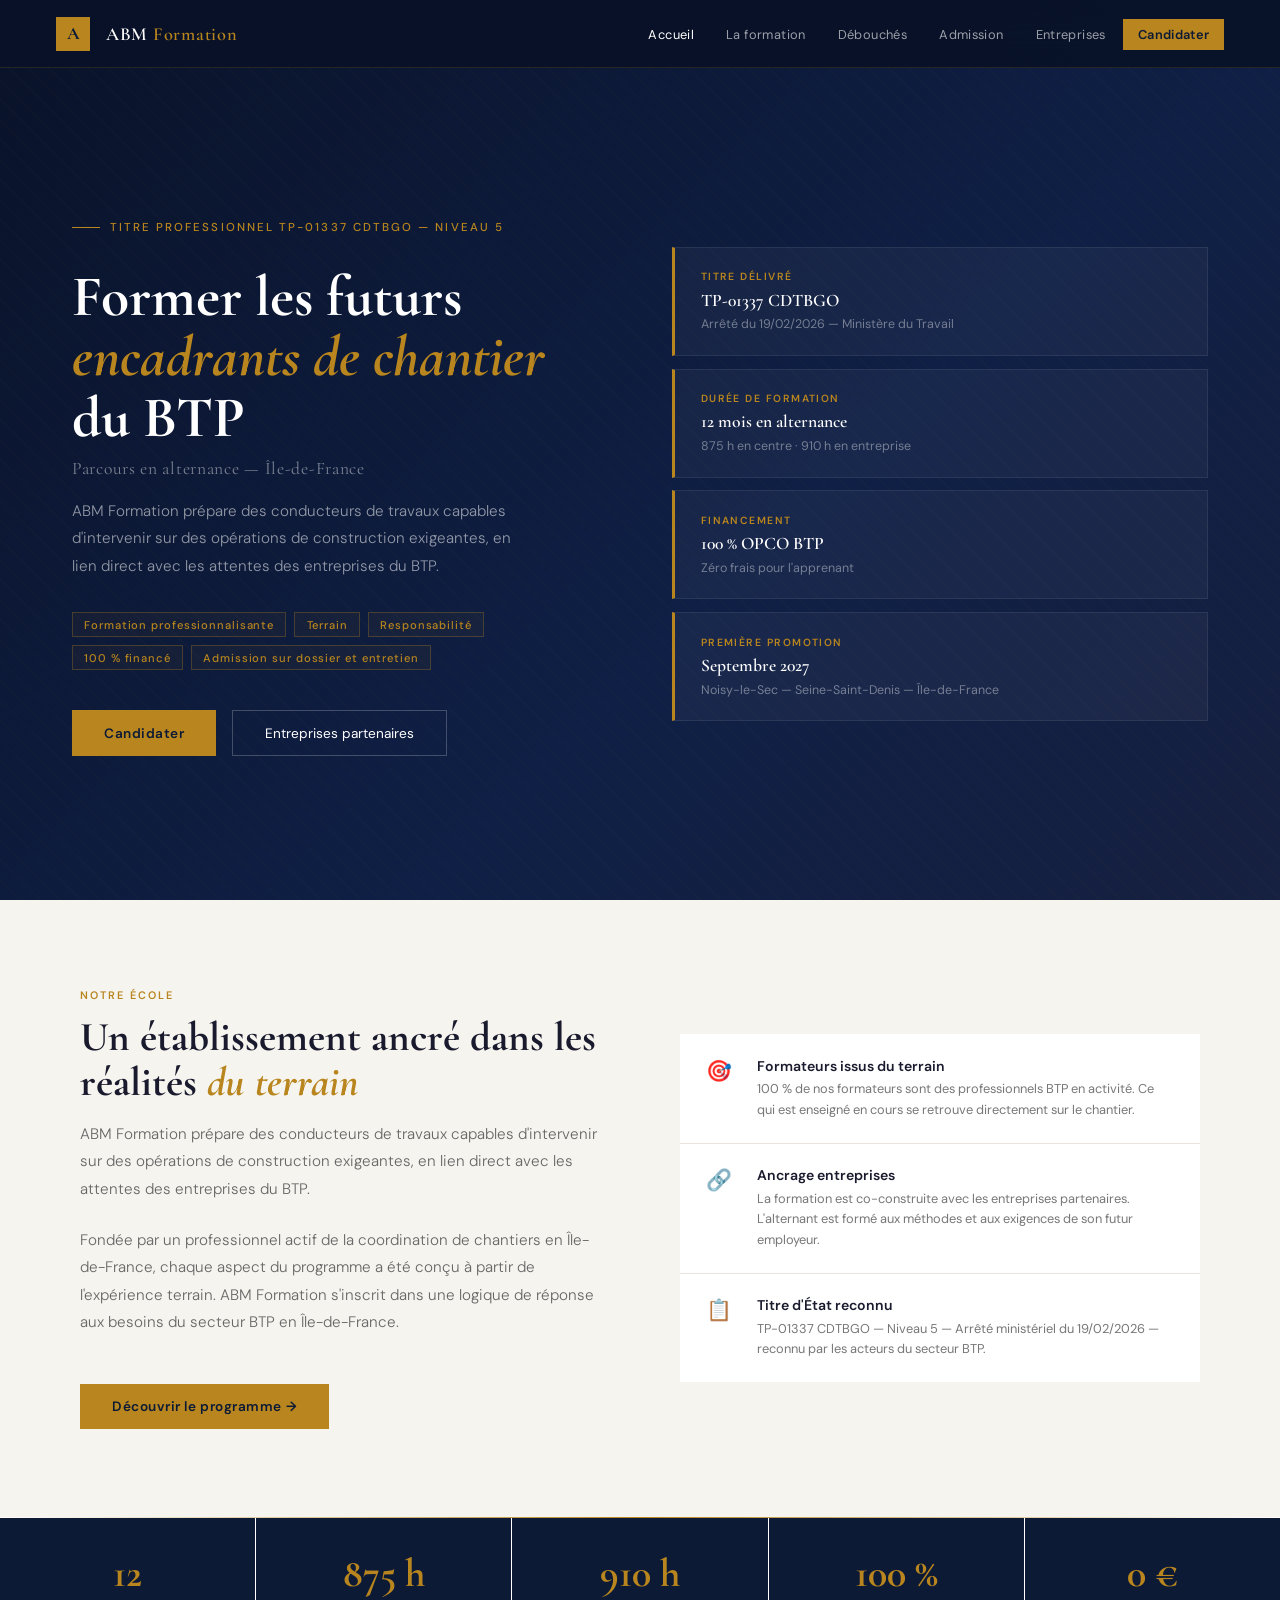
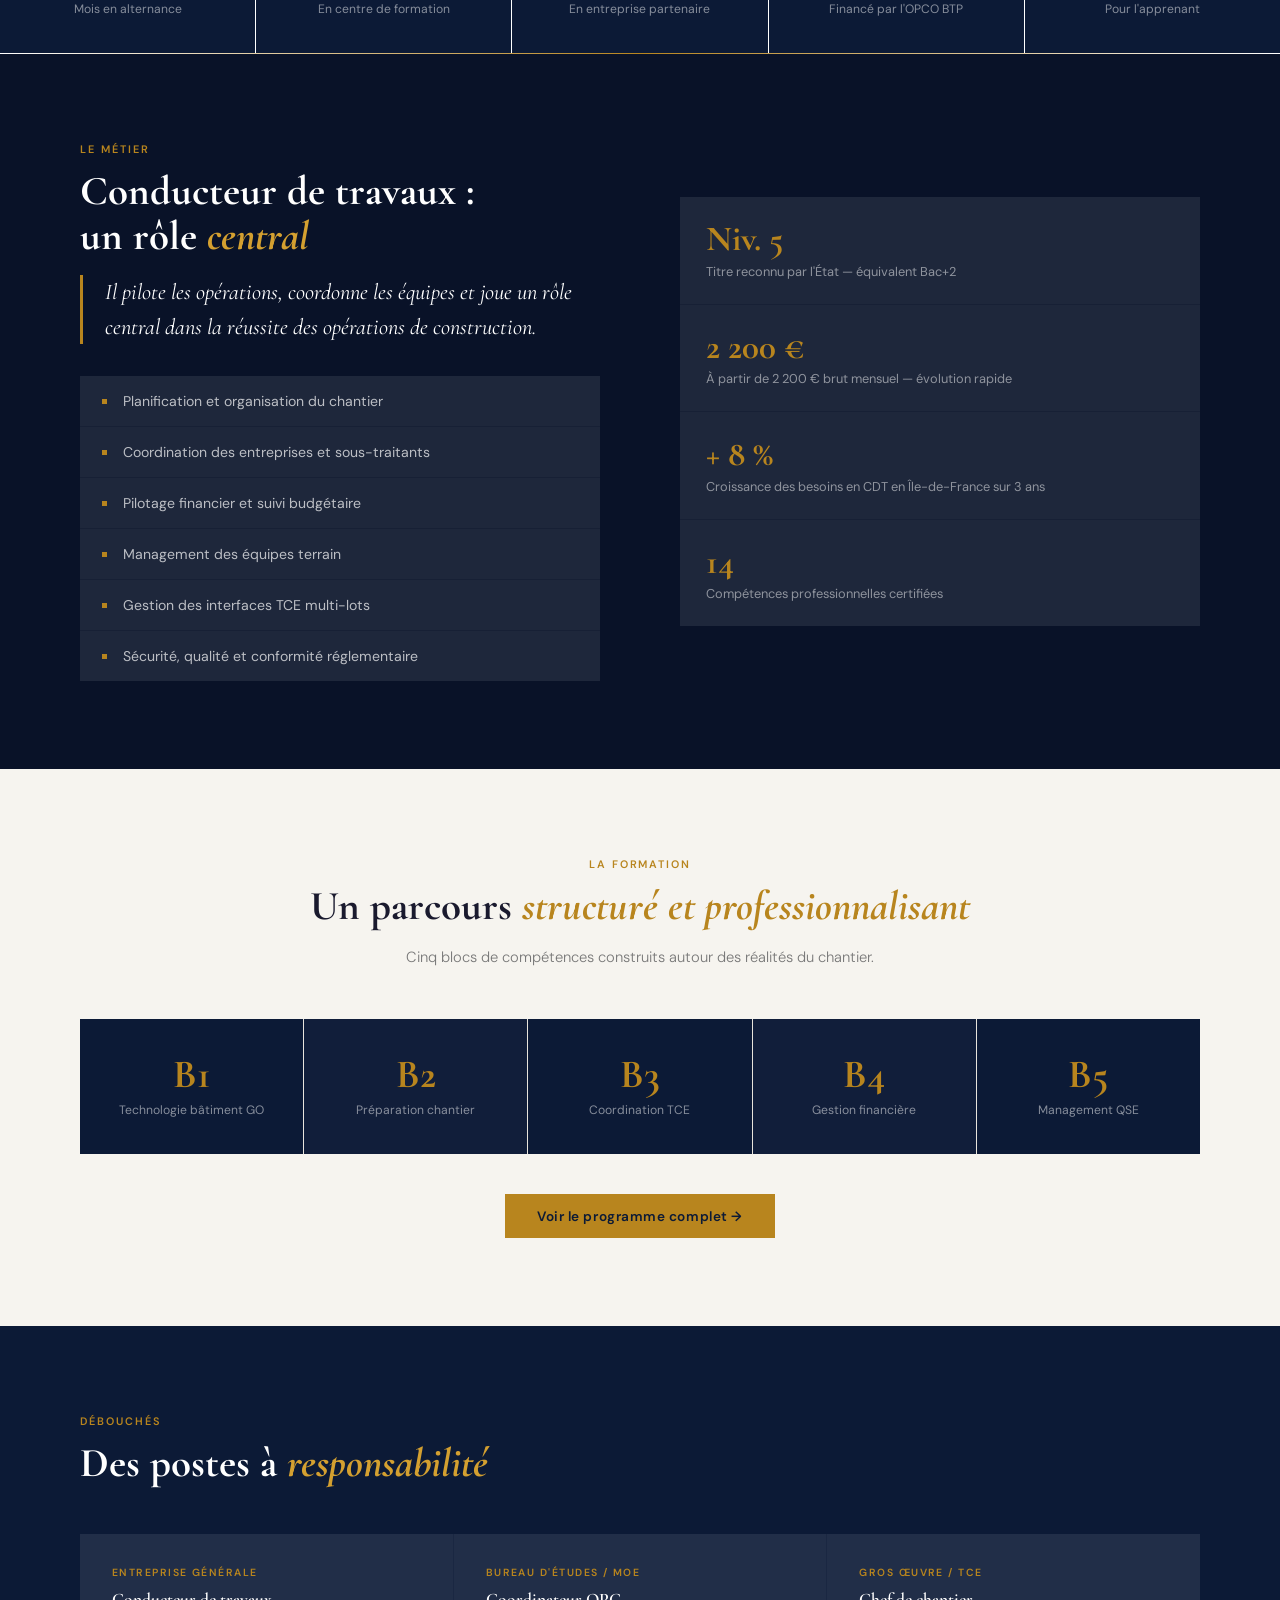
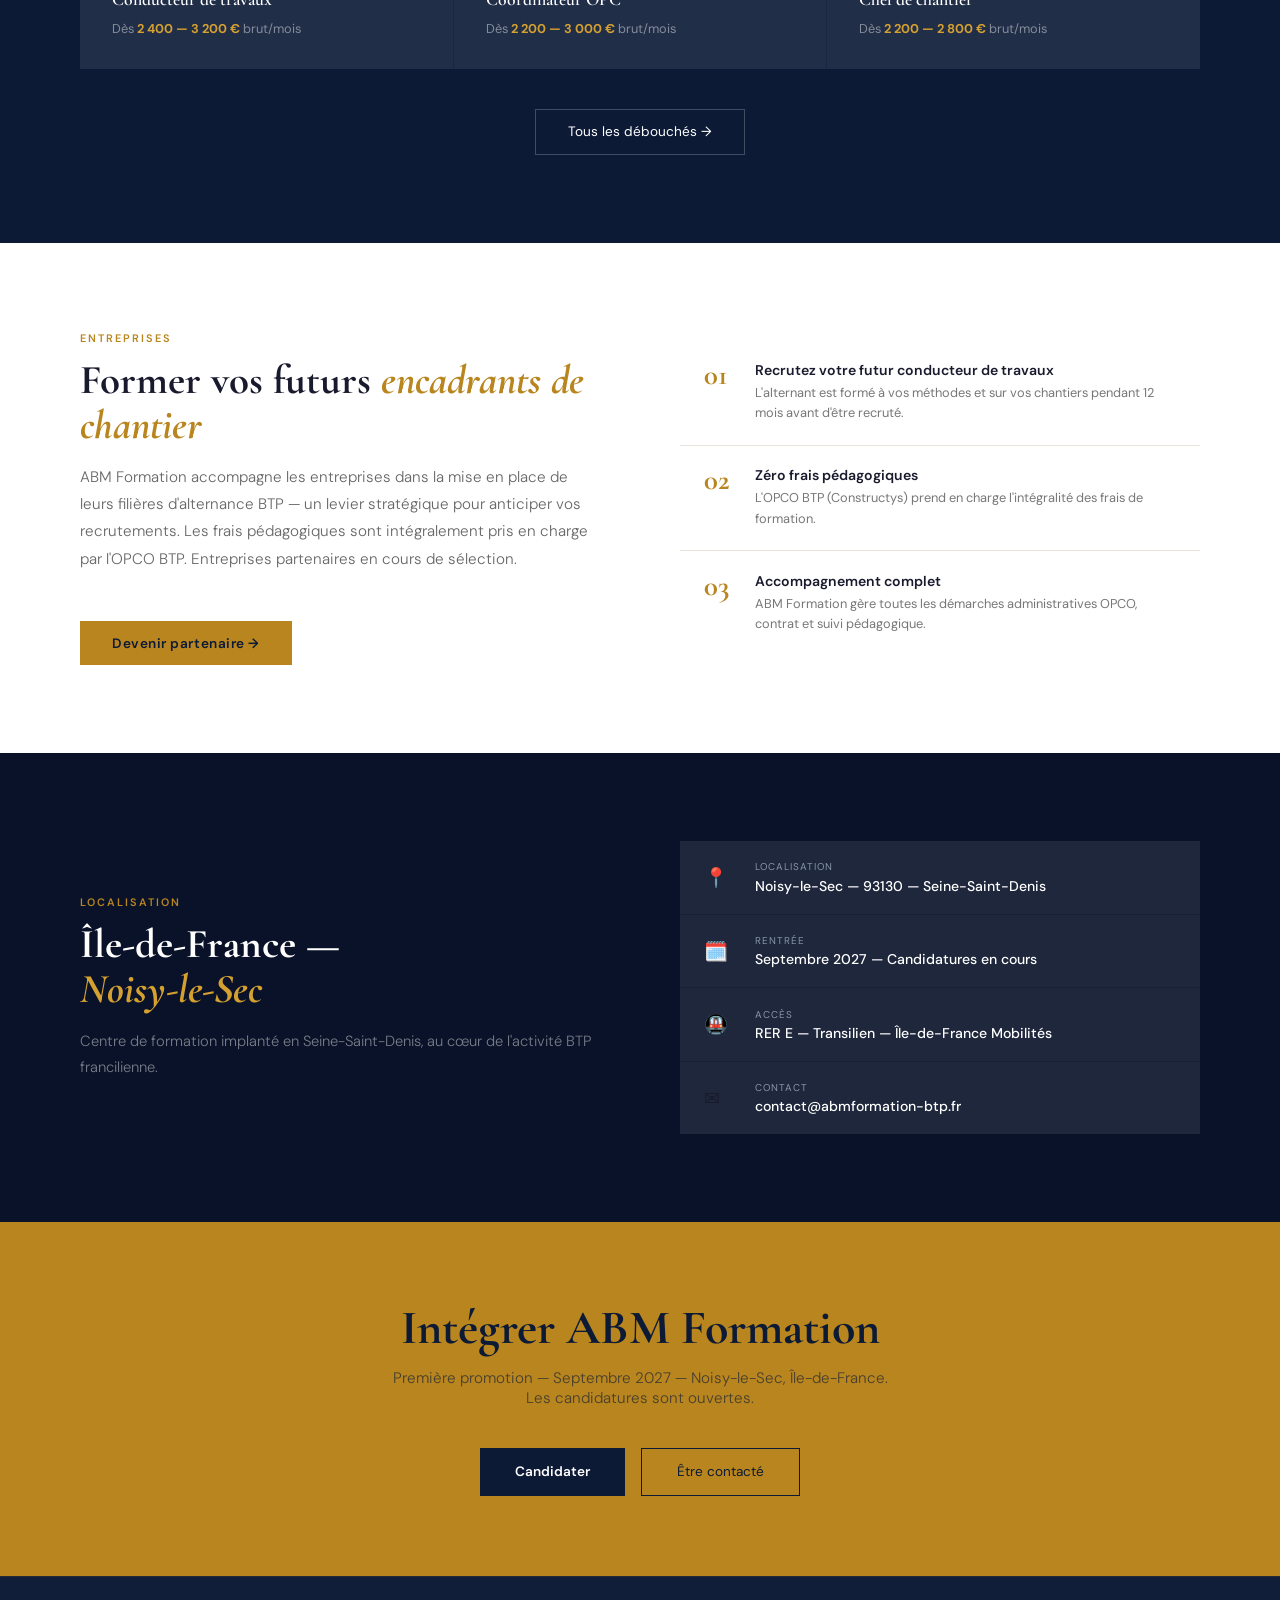
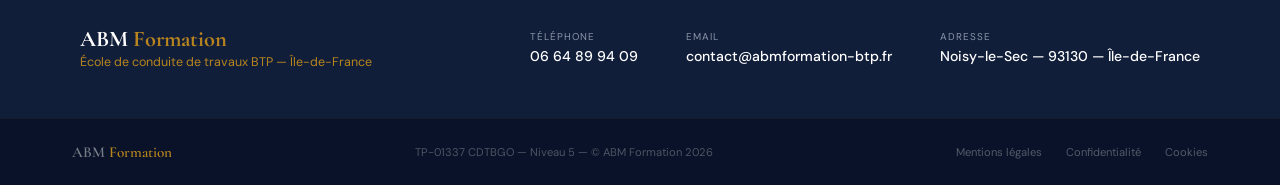
==== index.html @ e295f889 "Update index.html" ====
<!DOCTYPE html>
<html lang="fr">
<head>
<meta charset="UTF-8">
<meta name="viewport" content="width=device-width, initial-scale=1.0">
<title>ABM Formation — École de Conduite de Travaux BTP — Île-de-France</title>
<meta name="description" content="ABM Formation prépare les conducteurs de travaux du BTP en alternance en Île-de-France. Titre Professionnel TP-01337 CDTBGO — Niveau 5.">
<meta property="og:title" content="ABM Formation — École de Conduite de Travaux BTP">
<meta property="og:description" content="Former les futurs encadrants de chantier du BTP. TP-01337 CDTBGO — Niveau 5 — Alternance — Île-de-France.">
<meta property="og:type" content="website">
<meta property="og:url" content="https://abmformation-btp.fr">
<link rel="canonical" href="https://abmformation-btp.fr">
<link rel="preconnect" href="https://fonts.googleapis.com">
<link rel="preconnect" href="https://fonts.gstatic.com" crossorigin>
<link href="https://fonts.googleapis.com/css2?family=Cormorant+Garamond:ital,wght@0,400;0,600;0,700;1,400;1,600&family=DM+Sans:wght@300;400;500;600&display=swap" rel="stylesheet">
<style>
:root {
  --navy:  #0C1A36;
  --navy2: #091228;
  --navy3: #111E3A;
  --gold:  #B8851E;
  --gold2: #D4A030;
  --white: #FFFFFF;
  --off:   #F6F4EF;
  --grey:  #8A96A8;
  --lgrey: #E8E4DC;
  --text:  #1A1A2E;
  --display: 'Cormorant Garamond', Georgia, serif;
  --body: 'DM Sans', system-ui, sans-serif;
}
*, *::before, *::after { box-sizing: border-box; margin: 0; padding: 0; }
html { scroll-behavior: smooth; }
body { font-family: var(--body); background: var(--white); color: var(--text); overflow-x: hidden; }

/* ── NAV ── */
nav { position: fixed; top: 0; left: 0; right: 0; z-index: 100; height: 68px; display: flex; align-items: center; justify-content: space-between; padding: 0 3.5rem; background: rgba(9,18,40,0.97); backdrop-filter: blur(20px); border-bottom: 1px solid rgba(184,133,30,0.18); }
.nav-brand { display: flex; align-items: center; gap: 1rem; text-decoration: none; cursor: pointer; }
.nav-logo-mark { width: 34px; height: 34px; background: var(--gold); display: flex; align-items: center; justify-content: center; font-family: var(--display); font-size: 1.1rem; font-weight: 700; color: var(--navy); }
.nav-logo-text { font-family: var(--display); font-size: 1.15rem; font-weight: 600; color: var(--white); letter-spacing: 0.04em; }
.nav-logo-text span { color: var(--gold); }
.nav-links { display: flex; align-items: center; gap: 0.2rem; list-style: none; }
.nav-links a { font-size: 0.8rem; font-weight: 400; color: rgba(255,255,255,0.6); text-decoration: none; padding: 0.45rem 0.9rem; letter-spacing: 0.03em; transition: color 0.2s; cursor: pointer; }
.nav-links a:hover, .nav-links a.active-nav { color: var(--white); }
.nav-links .btn-nav { background: var(--gold) !important; color: var(--navy) !important; font-weight: 600 !important; transition: background 0.2s !important; }
.nav-links .btn-nav:hover { background: var(--gold2) !important; color: var(--navy) !important; }
.hamburger { display: none; flex-direction: column; gap: 5px; cursor: pointer; padding: 4px; }
.hamburger span { width: 22px; height: 1.5px; background: var(--white); transition: 0.3s; }
.mobile-nav { display: none; position: fixed; top: 68px; left: 0; right: 0; background: var(--navy2); border-bottom: 1px solid rgba(184,133,30,0.2); z-index: 99; padding: 1rem 0; }
.mobile-nav.open { display: block; }
.mobile-nav a { display: block; padding: 0.75rem 2rem; font-size: 0.9rem; color: rgba(255,255,255,0.75); text-decoration: none; border-bottom: 1px solid rgba(255,255,255,0.04); cursor: pointer; }
.mobile-nav a:last-child { color: var(--gold); font-weight: 600; border-bottom: none; }

/* ── PAGES ── */
.page { display: none; }
.page.active { display: block; }

/* ── HERO ── */
.hero { min-height: 100vh; display: grid; grid-template-columns: 1fr 1fr; align-items: center; position: relative; overflow: hidden; padding-top: 68px; background: var(--navy2); }
.hero-bg { position: absolute; inset: 0; background: linear-gradient(135deg, var(--navy2) 0%, #0f1f45 60%, #162040 100%); }
.hero-pattern { position: absolute; inset: 0; opacity: 0.025; background-image: repeating-linear-gradient(45deg, var(--gold) 0, var(--gold) 1px, transparent 0, transparent 50%); background-size: 20px 20px; }
.hero-left { position: relative; z-index: 1; padding: 5rem 3rem 5rem 4.5rem; }
.hero-eyebrow { display: inline-flex; align-items: center; gap: 0.6rem; margin-bottom: 2rem; animation: fadeUp 0.7s 0.1s both; }
.hero-eyebrow-line { width: 28px; height: 1px; background: var(--gold); }
.hero-eyebrow-text { font-size: 0.72rem; font-weight: 500; color: var(--gold); letter-spacing: 0.18em; text-transform: uppercase; }
h1 { font-family: var(--display); font-size: clamp(2.8rem, 4.5vw, 5rem); font-weight: 700; line-height: 1.05; color: var(--white); margin-bottom: 0.6rem; animation: fadeUp 0.7s 0.2s both; }
h1 em { font-style: italic; color: var(--gold); }
.hero-subtitle { font-family: var(--display); font-size: 1.1rem; font-weight: 400; color: rgba(255,255,255,0.45); margin-bottom: 1.2rem; letter-spacing: 0.04em; animation: fadeUp 0.7s 0.25s both; }
.hero-desc { font-size: 0.95rem; color: rgba(255,255,255,0.55); line-height: 1.8; max-width: 440px; margin-bottom: 2rem; font-weight: 300; animation: fadeUp 0.7s 0.3s both; }
.hero-tags { display: flex; gap: 0.5rem; flex-wrap: wrap; margin-bottom: 2.5rem; animation: fadeUp 0.7s 0.35s both; }
.hero-tag { font-size: 0.7rem; font-weight: 500; color: var(--gold); letter-spacing: 0.08em; padding: 0.28rem 0.7rem; border: 1px solid rgba(184,133,30,0.3); background: rgba(184,133,30,0.05); }
.hero-btns { display: flex; gap: 1rem; flex-wrap: wrap; animation: fadeUp 0.7s 0.4s both; }
.btn-primary { padding: 0.85rem 2rem; background: var(--gold); color: var(--navy); font-weight: 600; font-size: 0.85rem; letter-spacing: 0.04em; text-decoration: none; transition: all 0.2s; display: inline-block; cursor: pointer; border: none; font-family: var(--body); }
.btn-primary:hover { background: var(--gold2); transform: translateY(-2px); }
.btn-secondary { padding: 0.85rem 2rem; background: transparent; color: var(--white); font-weight: 400; font-size: 0.85rem; border: 1px solid rgba(255,255,255,0.22); text-decoration: none; transition: all 0.2s; display: inline-block; cursor: pointer; font-family: var(--body); }
.btn-secondary:hover { border-color: var(--gold); color: var(--gold); }
.hero-right { position: relative; z-index: 1; padding: 5rem 4.5rem 5rem 2rem; display: flex; flex-direction: column; gap: 0.8rem; animation: fadeUp 0.7s 0.5s both; }
.hero-card { background: rgba(255,255,255,0.04); border: 1px solid rgba(255,255,255,0.07); padding: 1.4rem 1.6rem; border-left: 3px solid var(--gold); }
.hero-card-label { font-size: 0.65rem; font-weight: 600; color: var(--gold); letter-spacing: 0.14em; text-transform: uppercase; margin-bottom: 0.4rem; }
.hero-card-value { font-family: var(--display); font-size: 1.1rem; font-weight: 600; color: var(--white); line-height: 1.3; }
.hero-card-sub { font-size: 0.78rem; color: rgba(255,255,255,0.4); margin-top: 0.25rem; }

/* ── COMMUNES ── */
.section { padding: 5.5rem 4.5rem; }
.section-off { background: var(--off); }
.section-dark { background: var(--navy); }
.section-navy2 { background: var(--navy2); }
.inner { max-width: 1120px; margin: 0 auto; }
.eyebrow { font-size: 0.68rem; font-weight: 600; color: var(--gold); letter-spacing: 0.18em; text-transform: uppercase; margin-bottom: 0.8rem; }
h2 { font-family: var(--display); font-size: clamp(1.9rem, 3.2vw, 2.8rem); font-weight: 700; line-height: 1.1; margin-bottom: 1rem; }
h2 em { font-style: italic; color: var(--gold); }
h2.light { color: var(--white); }
h2.light em { color: var(--gold2); }
.section-lead { font-size: 0.95rem; font-weight: 300; color: var(--grey); line-height: 1.8; max-width: 520px; margin-bottom: 3rem; }
.section-lead.on-white { color: #666; }
.divider-gold { height: 1px; background: linear-gradient(90deg, transparent, var(--gold), transparent); }
.grid-2 { display: grid; grid-template-columns: 1fr 1fr; gap: 5rem; align-items: center; }

/* ── PILIERS ── */
.pillars { display: flex; flex-direction: column; gap: 1px; background: var(--lgrey); }
.pillar { background: var(--white); padding: 1.4rem 1.6rem; display: flex; align-items: flex-start; gap: 1.2rem; }
.pillar-icon { font-size: 1.3rem; min-width: 2rem; }
.pillar-title { font-size: 0.88rem; font-weight: 600; color: var(--text); margin-bottom: 0.3rem; }
.pillar-desc { font-size: 0.8rem; color: #777; line-height: 1.6; }

/* ── STATS ── */
.stats-band { display: grid; grid-template-columns: repeat(5, 1fr); gap: 1px; background: rgba(255,255,255,0.08); }
.stat-item { background: var(--navy); padding: 2.2rem 1rem; text-align: center; }
.stat-num { font-family: var(--display); font-size: 2.5rem; font-weight: 700; color: var(--gold); line-height: 1; margin-bottom: 0.5rem; }
.stat-label { font-size: 0.76rem; color: rgba(255,255,255,0.5); line-height: 1.4; }

/* ── MÉTIER ── */
.metier-quote { font-family: var(--display); font-size: 1.4rem; font-style: italic; color: var(--white); line-height: 1.55; border-left: 3px solid var(--gold); padding-left: 1.4rem; margin-bottom: 2rem; }
.roles { display: flex; flex-direction: column; gap: 1px; background: rgba(255,255,255,0.06); }
.role { background: rgba(255,255,255,0.03); padding: 1rem 1.4rem; display: flex; align-items: center; gap: 1rem; }
.role-dot { width: 5px; height: 5px; background: var(--gold); flex-shrink: 0; }
.role-text { font-size: 0.88rem; color: rgba(255,255,255,0.7); }
.metier-cards { display: flex; flex-direction: column; gap: 1px; background: rgba(255,255,255,0.06); }
.metier-card { background: rgba(255,255,255,0.03); padding: 1.5rem 1.6rem; }
.metier-card-n { font-family: var(--display); font-size: 2.2rem; font-weight: 700; color: var(--gold); line-height: 1; margin-bottom: 0.4rem; }
.metier-card-l { font-size: 0.8rem; color: rgba(255,255,255,0.5); }

/* ── FORMATION ── */
.blocs { display: flex; flex-direction: column; gap: 0; border: 1px solid var(--lgrey); }
.bloc { display: flex; border-bottom: 1px solid var(--lgrey); }
.bloc:last-child { border-bottom: none; }
.bloc-code { width: 52px; background: var(--navy); display: flex; align-items: center; justify-content: center; font-family: var(--display); font-size: 0.95rem; font-weight: 700; color: var(--gold); flex-shrink: 0; }
.bloc-body { flex: 1; padding: 1.2rem 1.4rem; }
.bloc-title { font-size: 0.88rem; font-weight: 600; color: var(--text); margin-bottom: 0.3rem; }
.bloc-detail { font-size: 0.78rem; color: #888; line-height: 1.55; }
.bloc-hours { padding: 1.2rem 1rem; font-family: var(--display); font-size: 1.1rem; font-weight: 700; color: var(--gold); display: flex; align-items: center; min-width: 52px; justify-content: center; }
.total-strip { background: var(--navy); color: var(--white); padding: 1rem 1.4rem; display: flex; justify-content: space-between; align-items: center; margin-top: 1px; }
.total-strip-label { font-size: 0.82rem; }
.total-strip-num { font-family: var(--display); font-size: 1.6rem; font-weight: 700; color: var(--gold); }
.info-cards { display: flex; flex-direction: column; gap: 0.5rem; }
.info-card { padding: 1.2rem 1.4rem; border-left: 3px solid var(--gold); background: var(--off); }
.info-card-label { font-size: 0.63rem; font-weight: 600; color: var(--gold); text-transform: uppercase; letter-spacing: 0.12em; margin-bottom: 0.35rem; }
.info-card-value { font-size: 0.88rem; color: var(--text); line-height: 1.5; }
.info-card.dark { background: rgba(255,255,255,0.04); border-left-color: var(--gold); }
.info-card.dark .info-card-label { color: var(--gold); }
.info-card.dark .info-card-value { color: var(--white); }

/* ── DÉBOUCHÉS ── */
.debouches { display: grid; grid-template-columns: repeat(3, 1fr); gap: 1px; background: rgba(255,255,255,0.06); }
.debouche { background: rgba(255,255,255,0.03); padding: 2rem; transition: background 0.2s; }
.debouche:hover { background: rgba(255,255,255,0.06); }
.debouche-cat { font-size: 0.65rem; font-weight: 600; color: var(--gold); letter-spacing: 0.14em; text-transform: uppercase; margin-bottom: 0.6rem; }
.debouche-title { font-family: var(--display); font-size: 1.1rem; font-weight: 600; color: var(--white); margin-bottom: 0.6rem; }
.debouche-sal { font-size: 0.8rem; color: rgba(255,255,255,0.45); }
.debouche-sal strong { color: var(--gold2); }

/* ── AVANTAGES ── */
.avantages { display: flex; flex-direction: column; gap: 1px; background: var(--lgrey); }
.avantage { background: var(--white); padding: 1.3rem 1.5rem; display: flex; gap: 1.2rem; align-items: flex-start; }
.av-num { font-family: var(--display); font-size: 1.8rem; font-weight: 700; color: var(--gold); min-width: 2rem; line-height: 1; }
.av-title { font-size: 0.88rem; font-weight: 600; color: var(--text); margin-bottom: 0.25rem; }
.av-desc { font-size: 0.8rem; color: #777; line-height: 1.6; }

/* ── LOCALISATION ── */
.local-items { display: flex; flex-direction: column; gap: 1px; background: rgba(255,255,255,0.06); }
.local-item { background: rgba(255,255,255,0.03); padding: 1.2rem 1.5rem; display: flex; gap: 1.2rem; align-items: center; }
.local-icon { font-size: 1.2rem; min-width: 2rem; }
.local-label { font-size: 0.62rem; color: var(--grey); text-transform: uppercase; letter-spacing: 0.1em; margin-bottom: 0.2rem; }
.local-value { font-size: 0.88rem; color: var(--white); font-weight: 500; }

/* ── CTA ── */
.cta-section { background: var(--gold); padding: 5rem 4.5rem; text-align: center; }
.cta-section h2 { font-family: var(--display); font-size: clamp(2rem, 4vw, 3rem); font-weight: 700; color: var(--navy); margin-bottom: 0.8rem; }
.cta-section p { font-size: 0.95rem; color: rgba(12,26,54,0.65); margin-bottom: 2.5rem; font-weight: 300; }
.cta-btns { display: flex; gap: 1rem; justify-content: center; flex-wrap: wrap; }
.btn-dark { padding: 0.9rem 2.2rem; background: var(--navy); color: var(--white); font-weight: 600; font-size: 0.85rem; text-decoration: none; transition: background 0.2s; display: inline-block; cursor: pointer; border: none; font-family: var(--body); }
.btn-dark:hover { background: var(--navy3); }
.btn-outline-dark { padding: 0.9rem 2.2rem; background: transparent; color: var(--navy); font-weight: 400; font-size: 0.85rem; border: 1.5px solid var(--navy); text-decoration: none; transition: all 0.2s; display: inline-block; cursor: pointer; font-family: var(--body); }
.btn-outline-dark:hover { background: var(--navy); color: var(--white); }

/* ── FORMULAIRES ── */
.form-section { padding: 5rem 4.5rem; background: var(--off); }
.form-wrap { max-width: 640px; margin: 0 auto; }
.form-title { font-family: var(--display); font-size: 2rem; font-weight: 700; color: var(--text); margin-bottom: 0.5rem; }
.form-subtitle { font-size: 0.9rem; color: #777; margin-bottom: 2.5rem; line-height: 1.6; }
.form-group { margin-bottom: 1.2rem; }
.form-label { display: block; font-size: 0.78rem; font-weight: 600; color: var(--text); letter-spacing: 0.04em; margin-bottom: 0.45rem; }
.form-label span { color: var(--gold); }
.form-input, .form-select, .form-textarea { width: 100%; padding: 0.85rem 1rem; font-size: 0.88rem; font-family: var(--body); color: var(--text); background: var(--white); border: 1px solid var(--lgrey); outline: none; transition: border-color 0.2s; }
.form-input:focus, .form-select:focus, .form-textarea:focus { border-color: var(--gold); }
.form-textarea { resize: vertical; min-height: 120px; }
.form-row { display: grid; grid-template-columns: 1fr 1fr; gap: 1rem; }
.form-submit { width: 100%; padding: 1rem; background: var(--navy); color: var(--white); font-size: 0.9rem; font-weight: 600; font-family: var(--body); border: none; cursor: pointer; letter-spacing: 0.04em; transition: background 0.2s; margin-top: 0.5rem; }
.form-submit:hover { background: var(--gold); color: var(--navy); }
.form-success { display: none; background: var(--navy); color: var(--white); padding: 2rem; text-align: center; border-left: 4px solid var(--gold); }
.form-success h3 { font-family: var(--display); font-size: 1.4rem; color: var(--gold); margin-bottom: 0.5rem; }
.form-success p { font-size: 0.88rem; color: rgba(255,255,255,0.7); line-height: 1.6; }
.form-tabs { display: flex; gap: 1px; background: var(--lgrey); margin-bottom: 2.5rem; }
.form-tab { flex: 1; padding: 0.85rem; font-size: 0.82rem; font-weight: 600; color: #888; background: var(--white); border: none; cursor: pointer; transition: all 0.2s; font-family: var(--body); letter-spacing: 0.03em; }
.form-tab.active { background: var(--navy); color: var(--gold); }
.form-panel { display: none; }
.form-panel.active { display: block; }
.form-note { font-size: 0.78rem; color: #999; margin-top: 0.4rem; line-height: 1.5; }
.form-divider { height: 1px; background: var(--lgrey); margin: 1.5rem 0; }

/* ── CONTACT STRIP ── */
.contact-strip { background: var(--navy3); padding: 3rem 4.5rem; border-top: 1px solid rgba(184,133,30,0.12); }
.contact-inner { max-width: 1120px; margin: 0 auto; display: flex; justify-content: space-between; align-items: center; gap: 2rem; flex-wrap: wrap; }
.contact-brand { font-family: var(--display); font-size: 1.4rem; font-weight: 700; color: var(--white); }
.contact-brand span { color: var(--gold); }
.contact-role { font-size: 0.78rem; color: var(--gold); margin-top: 0.15rem; }
.contact-details { display: flex; gap: 3rem; flex-wrap: wrap; }
.contact-detail-label { font-size: 0.62rem; color: var(--grey); text-transform: uppercase; letter-spacing: 0.1em; margin-bottom: 0.3rem; }
.contact-detail-value { font-size: 0.88rem; color: var(--white); font-weight: 500; }

/* ── FOOTER ── */
footer { background: var(--navy2); padding: 1.5rem 4.5rem; display: flex; justify-content: space-between; align-items: center; flex-wrap: wrap; gap: 1rem; border-top: 1px solid rgba(184,133,30,0.08); }
.footer-logo { font-family: var(--display); font-size: 0.95rem; font-weight: 600; color: rgba(255,255,255,0.45); }
.footer-logo span { color: var(--gold); }
.footer-info { font-size: 0.7rem; color: rgba(255,255,255,0.28); text-align: center; }
.footer-links { display: flex; gap: 1.5rem; }
.footer-links a { font-size: 0.7rem; color: rgba(255,255,255,0.3); text-decoration: none; transition: color 0.2s; cursor: pointer; }
.footer-links a:hover { color: var(--gold); }

/* ── LÉGAL ── */
.legal-wrap { padding: 4rem 4.5rem; background: var(--navy2); }
.legal-grid { display: grid; grid-template-columns: 1fr 1fr; gap: 1rem; max-width: 1120px; margin: 0 auto; }
.legal-block { background: rgba(255,255,255,0.03); border-left: 2px solid rgba(184,133,30,0.3); padding: 1.4rem 1.6rem; }
.legal-block-title { font-size: 0.67rem; font-weight: 600; color: var(--gold); text-transform: uppercase; letter-spacing: 0.1em; margin-bottom: 0.6rem; }
.legal-block-body { font-size: 0.8rem; color: rgba(255,255,255,0.5); line-height: 1.75; }
.legal-block-body strong { color: rgba(255,255,255,0.75); }
.legal-bottom { background: var(--navy2); padding: 1.2rem 4.5rem; border-top: 1px solid rgba(184,133,30,0.08); text-align: center; }
.legal-bottom p { font-size: 0.7rem; color: rgba(255,255,255,0.28); line-height: 1.8; }

/* ── ANIMATIONS ── */
@keyframes fadeUp { from { opacity: 0; transform: translateY(20px); } to { opacity: 1; transform: translateY(0); } }
.reveal { opacity: 0; transform: translateY(22px); transition: opacity 0.6s ease, transform 0.6s ease; }
.reveal.in { opacity: 1; transform: translateY(0); }
.d1 { transition-delay: 0.1s; } .d2 { transition-delay: 0.2s; } .d3 { transition-delay: 0.3s; }

/* ── RESPONSIVE ── */
@media (max-width: 1024px) {
  .hero { grid-template-columns: 1fr; }
  .hero-right { display: none; }
  .grid-2 { grid-template-columns: 1fr; gap: 2.5rem; }
  .stats-band { grid-template-columns: repeat(3, 1fr); }
  .debouches { grid-template-columns: 1fr 1fr; }
}
@media (max-width: 768px) {
  nav { padding: 0 1.5rem; }
  .nav-links { display: none; }
  .hamburger { display: flex; }
  .section, .form-section { padding: 3.5rem 1.5rem; }
  .hero-left { padding: 3.5rem 1.5rem 3rem; }
  .stats-band { grid-template-columns: 1fr 1fr; }
  .debouches { grid-template-columns: 1fr; }
  .hero-btns { flex-direction: column; }
  .form-row { grid-template-columns: 1fr; }
  .contact-strip { padding: 2rem 1.5rem; }
  .contact-inner { flex-direction: column; align-items: flex-start; }
  footer { padding: 1.5rem; flex-direction: column; text-align: center; }
  .legal-wrap { padding: 3rem 1.5rem; }
  .legal-grid { grid-template-columns: 1fr; }
  .legal-bottom { padding: 1rem 1.5rem; }
  .cta-section { padding: 4rem 1.5rem; }
}
@media (max-width: 480px) {
  h1 { font-size: 2.4rem; }
  .stat-num { font-size: 2rem; }
}
</style>
</head>
<body>

<!-- NAV -->
<nav>
  <div class="nav-brand" onclick="showPage('home')">
    <div class="nav-logo-mark">A</div>
    <span class="nav-logo-text">ABM <span>Formation</span></span>
  </div>
  <ul class="nav-links">
    <li><a onclick="showPage('home')" id="nav-home" class="active-nav">Accueil</a></li>
    <li><a onclick="showPage('formation')" id="nav-formation">La formation</a></li>
    <li><a onclick="showPage('debouches')" id="nav-debouches">Débouchés</a></li>
    <li><a onclick="showPage('admission')" id="nav-admission">Admission</a></li>
    <li><a onclick="showPage('entreprises')" id="nav-entreprises">Entreprises</a></li>
    <li><a onclick="showPage('candidater')" id="nav-candidater" class="btn-nav">Candidater</a></li>
  </ul>
  <div class="hamburger" onclick="toggleMobile()"><span></span><span></span><span></span></div>
</nav>

<div class="mobile-nav" id="mobileNav">
  <a onclick="showPage('home');toggleMobile()">Accueil</a>
  <a onclick="showPage('formation');toggleMobile()">La formation</a>
  <a onclick="showPage('debouches');toggleMobile()">Débouchés</a>
  <a onclick="showPage('admission');toggleMobile()">Admission</a>
  <a onclick="showPage('entreprises');toggleMobile()">Entreprises</a>
  <a onclick="showPage('candidater');toggleMobile()">Candidater →</a>
</div>

<!-- ══════════════════════════════════════
     PAGE ACCUEIL
══════════════════════════════════════ -->
<div id="page-home" class="page active">

  <div class="hero">
    <div class="hero-bg"></div>
    <div class="hero-pattern"></div>
    <div class="hero-left">
      <div class="hero-eyebrow">
        <div class="hero-eyebrow-line"></div>
        <span class="hero-eyebrow-text">Titre Professionnel TP-01337 CDTBGO — Niveau 5</span>
      </div>
      <h1>Former les futurs<br><em>encadrants de chantier</em><br>du BTP</h1>
      <p class="hero-subtitle">Parcours en alternance — Île-de-France</p>
      <p class="hero-desc">ABM Formation prépare des conducteurs de travaux capables d'intervenir sur des opérations de construction exigeantes, en lien direct avec les attentes des entreprises du BTP.</p>
      <div class="hero-tags">
        <span class="hero-tag">Formation professionnalisante</span>
        <span class="hero-tag">Terrain</span>
        <span class="hero-tag">Responsabilité</span>
        <span class="hero-tag">100 % financé</span>
        <span class="hero-tag">Admission sur dossier et entretien</span>
      </div>
      <div class="hero-btns">
        <button class="btn-primary" onclick="showPage('candidater')">Candidater</button>
        <button class="btn-secondary" onclick="showPage('entreprises')">Entreprises partenaires</button>
      </div>
    </div>
    <div class="hero-right">
      <div class="hero-card"><div class="hero-card-label">Titre délivré</div><div class="hero-card-value">TP-01337 CDTBGO</div><div class="hero-card-sub">Arrêté du 19/02/2026 — Ministère du Travail</div></div>
      <div class="hero-card"><div class="hero-card-label">Durée de formation</div><div class="hero-card-value">12 mois en alternance</div><div class="hero-card-sub">875 h en centre · 910 h en entreprise</div></div>
      <div class="hero-card"><div class="hero-card-label">Financement</div><div class="hero-card-value">100 % OPCO BTP</div><div class="hero-card-sub">Zéro frais pour l'apprenant</div></div>
      <div class="hero-card"><div class="hero-card-label">Première promotion</div><div class="hero-card-value">Septembre 2027</div><div class="hero-card-sub">Noisy-le-Sec — Seine-Saint-Denis — Île-de-France</div></div>
    </div>
  </div>

  <!-- POSITIONNEMENT -->
  <div class="section section-off">
    <div class="inner">
      <div class="grid-2">
        <div class="reveal">
          <p class="eyebrow">Notre école</p>
          <h2>Un établissement ancré dans les réalités <em>du terrain</em></h2>
          <p class="section-lead on-white">ABM Formation prépare des conducteurs de travaux capables d'intervenir sur des opérations de construction exigeantes, en lien direct avec les attentes des entreprises du BTP.</p>
          <p class="section-lead on-white" style="margin-top:-1.5rem">Fondée par un professionnel actif de la coordination de chantiers en Île-de-France, chaque aspect du programme a été conçu à partir de l'expérience terrain. ABM Formation s'inscrit dans une logique de réponse aux besoins du secteur BTP en Île-de-France.</p>
          <button class="btn-primary" onclick="showPage('formation')">Découvrir le programme →</button>
        </div>
        <div class="pillars reveal d2">
          <div class="pillar"><div class="pillar-icon">🎯</div><div><div class="pillar-title">Formateurs issus du terrain</div><div class="pillar-desc">100 % de nos formateurs sont des professionnels BTP en activité. Ce qui est enseigné en cours se retrouve directement sur le chantier.</div></div></div>
          <div class="pillar"><div class="pillar-icon">🔗</div><div><div class="pillar-title">Ancrage entreprises</div><div class="pillar-desc">La formation est co-construite avec les entreprises partenaires. L'alternant est formé aux méthodes et aux exigences de son futur employeur.</div></div></div>
          <div class="pillar"><div class="pillar-icon">📋</div><div><div class="pillar-title">Titre d'État reconnu</div><div class="pillar-desc">TP-01337 CDTBGO — Niveau 5 — Arrêté ministériel du 19/02/2026 — reconnu par les acteurs du secteur BTP.</div></div></div>
        </div>
      </div>
    </div>
  </div>

  <div class="divider-gold"></div>

  <!-- CHIFFRES CLÉS -->
  <div class="stats-band reveal">
    <div class="stat-item"><div class="stat-num">12</div><div class="stat-label">Mois en alternance</div></div>
    <div class="stat-item"><div class="stat-num">875 h</div><div class="stat-label">En centre de formation</div></div>
    <div class="stat-item"><div class="stat-num">910 h</div><div class="stat-label">En entreprise partenaire</div></div>
    <div class="stat-item"><div class="stat-num">100 %</div><div class="stat-label">Financé par l'OPCO BTP</div></div>
    <div class="stat-item"><div class="stat-num">0 €</div><div class="stat-label">Pour l'apprenant</div></div>
  </div>

  <div class="divider-gold"></div>

  <!-- LE MÉTIER -->
  <div class="section section-navy2">
    <div class="inner">
      <div class="grid-2">
        <div class="reveal">
          <p class="eyebrow">Le métier</p>
          <h2 class="light">Conducteur de travaux :<br>un rôle <em>central</em></h2>
          <p class="metier-quote">Il pilote les opérations, coordonne les équipes et joue un rôle central dans la réussite des opérations de construction.</p>
          <div class="roles">
            <div class="role"><div class="role-dot"></div><div class="role-text">Planification et organisation du chantier</div></div>
            <div class="role"><div class="role-dot"></div><div class="role-text">Coordination des entreprises et sous-traitants</div></div>
            <div class="role"><div class="role-dot"></div><div class="role-text">Pilotage financier et suivi budgétaire</div></div>
            <div class="role"><div class="role-dot"></div><div class="role-text">Management des équipes terrain</div></div>
            <div class="role"><div class="role-dot"></div><div class="role-text">Gestion des interfaces TCE multi-lots</div></div>
            <div class="role"><div class="role-dot"></div><div class="role-text">Sécurité, qualité et conformité réglementaire</div></div>
          </div>
        </div>
        <div class="metier-cards reveal d2">
          <div class="metier-card"><div class="metier-card-n">Niv. 5</div><div class="metier-card-l">Titre reconnu par l'État — équivalent Bac+2</div></div>
          <div class="metier-card"><div class="metier-card-n">2 200 €</div><div class="metier-card-l">À partir de 2 200 € brut mensuel — évolution rapide</div></div>
          <div class="metier-card"><div class="metier-card-n">+ 8 %</div><div class="metier-card-l">Croissance des besoins en CDT en Île-de-France sur 3 ans</div></div>
          <div class="metier-card"><div class="metier-card-n">14</div><div class="metier-card-l">Compétences professionnelles certifiées</div></div>
        </div>
      </div>
    </div>
  </div>

  <!-- APERÇU FORMATION -->
  <div class="section section-off">
    <div class="inner">
      <div style="text-align:center;margin-bottom:3rem" class="reveal">
        <p class="eyebrow" style="text-align:center">La formation</p>
        <h2 style="text-align:center">Un parcours <em>structuré et professionnalisant</em></h2>
        <p style="font-size:0.92rem;color:#777;font-weight:300;max-width:480px;margin:0.8rem auto 0;line-height:1.75">Cinq blocs de compétences construits autour des réalités du chantier.</p>
      </div>
      <div class="stats-band reveal" style="background:var(--lgrey)">
        <div class="stat-item" style="background:var(--navy)"><div class="stat-num">B1</div><div class="stat-label">Technologie bâtiment GO</div></div>
        <div class="stat-item" style="background:var(--navy3)"><div class="stat-num">B2</div><div class="stat-label">Préparation chantier</div></div>
        <div class="stat-item" style="background:var(--navy)"><div class="stat-num">B3</div><div class="stat-label">Coordination TCE</div></div>
        <div class="stat-item" style="background:var(--navy3)"><div class="stat-num">B4</div><div class="stat-label">Gestion financière</div></div>
        <div class="stat-item" style="background:var(--navy)"><div class="stat-num">B5</div><div class="stat-label">Management QSE</div></div>
      </div>
      <div style="text-align:center;margin-top:2.5rem" class="reveal">
        <button class="btn-primary" onclick="showPage('formation')">Voir le programme complet →</button>
      </div>
    </div>
  </div>

  <!-- DÉBOUCHÉS APERÇU -->
  <div class="section section-dark">
    <div class="inner">
      <div class="reveal" style="margin-bottom:3rem">
        <p class="eyebrow">Débouchés</p>
        <h2 class="light">Des postes à <em>responsabilité</em></h2>
      </div>
      <div class="debouches reveal">
        <div class="debouche"><div class="debouche-cat">Entreprise générale</div><div class="debouche-title">Conducteur de travaux</div><div class="debouche-sal">Dès <strong>2 400 — 3 200 €</strong> brut/mois</div></div>
        <div class="debouche"><div class="debouche-cat">Bureau d'études / MOE</div><div class="debouche-title">Coordinateur OPC</div><div class="debouche-sal">Dès <strong>2 200 — 3 000 €</strong> brut/mois</div></div>
        <div class="debouche"><div class="debouche-cat">Gros œuvre / TCE</div><div class="debouche-title">Chef de chantier</div><div class="debouche-sal">Dès <strong>2 200 — 2 800 €</strong> brut/mois</div></div>
      </div>
      <div style="text-align:center;margin-top:2.5rem" class="reveal">
        <button class="btn-secondary" onclick="showPage('debouches')">Tous les débouchés →</button>
      </div>
    </div>
  </div>

  <!-- ENTREPRISES APERÇU -->
  <div class="section">
    <div class="inner">
      <div class="grid-2">
        <div class="reveal">
          <p class="eyebrow" style="color:var(--gold)">Entreprises</p>
          <h2>Former vos futurs <em>encadrants de chantier</em></h2>
          <p class="section-lead on-white">ABM Formation accompagne les entreprises dans la mise en place de leurs filières d'alternance BTP — un levier stratégique pour anticiper vos recrutements. Les frais pédagogiques sont intégralement pris en charge par l'OPCO BTP. Entreprises partenaires en cours de sélection.</p>
          <button class="btn-primary" onclick="showPage('entreprises')">Devenir partenaire →</button>
        </div>
        <div class="avantages reveal d2">
          <div class="avantage"><div class="av-num">01</div><div><div class="av-title">Recrutez votre futur conducteur de travaux</div><div class="av-desc">L'alternant est formé à vos méthodes et sur vos chantiers pendant 12 mois avant d'être recruté.</div></div></div>
          <div class="avantage"><div class="av-num">02</div><div><div class="av-title">Zéro frais pédagogiques</div><div class="av-desc">L'OPCO BTP (Constructys) prend en charge l'intégralité des frais de formation.</div></div></div>
          <div class="avantage"><div class="av-num">03</div><div><div class="av-title">Accompagnement complet</div><div class="av-desc">ABM Formation gère toutes les démarches administratives OPCO, contrat et suivi pédagogique.</div></div></div>
        </div>
      </div>
    </div>
  </div>

  <!-- LOCALISATION -->
  <div class="section section-navy2">
    <div class="inner">
      <div class="grid-2">
        <div class="reveal">
          <p class="eyebrow">Localisation</p>
          <h2 class="light">Île-de-France —<br><em>Noisy-le-Sec</em></h2>
          <p style="font-size:0.92rem;color:rgba(255,255,255,0.45);font-weight:300;line-height:1.8">Centre de formation implanté en Seine-Saint-Denis, au cœur de l'activité BTP francilienne.</p>
        </div>
        <div class="local-items reveal d2">
          <div class="local-item"><div class="local-icon">📍</div><div><div class="local-label">Localisation</div><div class="local-value">Noisy-le-Sec — 93130 — Seine-Saint-Denis</div></div></div>
          <div class="local-item"><div class="local-icon">🗓️</div><div><div class="local-label">Rentrée</div><div class="local-value">Septembre 2027 — Candidatures en cours</div></div></div>
          <div class="local-item"><div class="local-icon">🚇</div><div><div class="local-label">Accès</div><div class="local-value">RER E — Transilien — Île-de-France Mobilités</div></div></div>
          <div class="local-item"><div class="local-icon">✉️</div><div><div class="local-label">Contact</div><div class="local-value">contact@abmformation-btp.fr</div></div></div>
        </div>
      </div>
    </div>
  </div>

  <!-- CTA FINAL -->
  <div class="cta-section">
    <h2>Intégrer ABM Formation</h2>
    <p>Première promotion — Septembre 2027 — Noisy-le-Sec, Île-de-France.<br>Les candidatures sont ouvertes.</p>
    <div class="cta-btns">
      <button class="btn-dark" onclick="showPage('candidater')">Candidater</button>
      <button class="btn-outline-dark" onclick="showPage('candidater')">Être contacté</button>
    </div>
  </div>

</div>

<!-- ══════════════════════════════════════
     PAGE FORMATION
══════════════════════════════════════ -->
<div id="page-formation" class="page">
  <div style="padding-top:68px;background:var(--navy2)">
    <div style="max-width:1120px;margin:0 auto;padding:4rem 4.5rem 3.5rem" class="reveal">
      <p class="eyebrow">La formation</p>
      <h2 class="light">Conducteur de travaux du bâtiment<br>et du <em>gros œuvre</em></h2>
      <p style="font-size:0.92rem;color:rgba(255,255,255,0.45);font-weight:300;max-width:540px;line-height:1.8">Titre Professionnel TP-01337 CDTBGO — Niveau 5 — Arrêté ministériel du 19/02/2026. Premier organisme en Seine-Saint-Denis à préparer ce titre.</p>
    </div>
  </div>
  <div class="section">
    <div class="inner">
      <div class="grid-2" style="align-items:start">
        <div class="reveal">
          <div class="blocs">
            <div class="bloc"><div class="bloc-code">B1</div><div class="bloc-body"><div class="bloc-title">Technologie du bâtiment et du gros œuvre</div><div class="bloc-detail">Lecture de plans · Modes constructifs · Béton armé · DTU · Droit de la construction</div></div><div class="bloc-hours">110 h</div></div>
            <div class="bloc"><div class="bloc-code">B2</div><div class="bloc-body"><div class="bloc-title">Préparation et organisation de chantier GO</div><div class="bloc-detail">Planning MS Project · PIC · Budgets · Consultation des entreprises · Étude de prix</div></div><div class="bloc-hours">165 h</div></div>
            <div class="bloc"><div class="bloc-code">B3</div><div class="bloc-body"><div class="bloc-title">Coordination TCE et pilotage multi-lots</div><div class="bloc-detail">OPC · Réunions de chantier · Contrôle d'exécution · BIM Revit · Réception des travaux</div></div><div class="bloc-hours">165 h</div></div>
            <div class="bloc"><div class="bloc-code">B4</div><div class="bloc-body"><div class="bloc-title">Gestion financière et administrative</div><div class="bloc-detail">Suivi budgétaire · Facturation · DGD · Situations de travaux</div></div><div class="bloc-hours">135 h</div></div>
            <div class="bloc"><div class="bloc-code">B5</div><div class="bloc-body"><div class="bloc-title">Management, QSE et AIPR Encadrant</div><div class="bloc-detail">Management d'équipes · PPSPS · Sécurité des réseaux · AIPR obligatoire avant l'examen</div></div><div class="bloc-hours">120 h</div></div>
          </div>
          <div class="total-strip"><span class="total-strip-label">Volume horaire en centre</span><span class="total-strip-num">875 h</span></div>
          <div style="margin-top:1.5rem">
            <button class="btn-primary" onclick="showPage('candidater')">Candidater à la formation →</button>
          </div>
        </div>
        <div class="info-cards reveal d2">
          <div class="info-card"><div class="info-card-label">Titre délivré</div><div class="info-card-value">TP-01337 CDTBGO — Conducteur de travaux du bâtiment et du gros œuvre — Niveau 5</div></div>
          <div class="info-card"><div class="info-card-label">Modalité</div><div class="info-card-value">Alternance — Contrat de professionnalisation — ouvert à tous les âges</div></div>
          <div class="info-card"><div class="info-card-label">Rythme</div><div class="info-card-value">875 h en centre + 910 h en entreprise partenaire sur 12 mois</div></div>
          <div class="info-card"><div class="info-card-label">Financement</div><div class="info-card-value">100 % OPCO BTP (Constructys) — Zéro frais pour l'apprenant</div></div>
          <div class="info-card"><div class="info-card-label">Outils enseignés</div><div class="info-card-value">MS Project · AutoCAD · Revit BIM · Excel · Logiciel d'étude de prix</div></div>
          <div class="info-card"><div class="info-card-label">Évaluation</div><div class="info-card-value">Mise en situation professionnelle · Entretiens devant jury · Dossier professionnel</div></div>
          <div class="info-card"><div class="info-card-label">Certification</div><div class="info-card-value">Arrêté du 19/02/2026 — JO du 26/02/2026 — Date d'effet : 21/10/2026</div></div>
          <div class="info-card"><div class="info-card-label">Première promotion</div><div class="info-card-value">Septembre 2027 — Noisy-le-Sec (93130) — Île-de-France</div></div>
        </div>
      </div>
    </div>
  </div>
</div>

<!-- ══════════════════════════════════════
     PAGE DÉBOUCHÉS
══════════════════════════════════════ -->
<div id="page-debouches" class="page">
  <div style="padding-top:68px;background:var(--navy2)">
    <div style="max-width:1120px;margin:0 auto;padding:4rem 4.5rem 3.5rem" class="reveal">
      <p class="eyebrow">Débouchés professionnels</p>
      <h2 class="light">Des postes à responsabilité<br>sur les <em>grands chantiers d'Île-de-France</em></h2>
    </div>
  </div>
  <div class="section section-dark">
    <div class="inner">
      <div class="debouches reveal" style="grid-template-columns:repeat(3,1fr)">
        <div class="debouche"><div class="debouche-cat">Entreprise générale</div><div class="debouche-title">Conducteur de travaux du bâtiment</div><div class="debouche-sal">Débutant : <strong>2 400 — 3 200 €</strong> brut/mois</div></div>
        <div class="debouche"><div class="debouche-cat">Bureau d'études / MOE</div><div class="debouche-title">Coordinateur OPC / MOEX</div><div class="debouche-sal">Débutant : <strong>2 200 — 3 000 €</strong> brut/mois</div></div>
        <div class="debouche"><div class="debouche-cat">Gros œuvre / TCE</div><div class="debouche-title">Chef de chantier confirmé</div><div class="debouche-sal">Débutant : <strong>2 200 — 2 800 €</strong> brut/mois</div></div>
        <div class="debouche"><div class="debouche-cat">Entreprise générale</div><div class="debouche-title">Assistant conducteur de travaux</div><div class="debouche-sal">Débutant : <strong>2 000 — 2 500 €</strong> brut/mois</div></div>
        <div class="debouche"><div class="debouche-cat">Promoteur / Maîtrise d'ouvrage</div><div class="debouche-title">Chargé de suivi de chantier</div><div class="debouche-sal">Débutant : <strong>2 200 — 2 800 €</strong> brut/mois</div></div>
        <div class="debouche"><div class="debouche-cat">Grand Paris · Hospitalier · Tertiaire</div><div class="debouche-title">Coordinateur de projet</div><div class="debouche-sal">Confirmé : <strong>3 500 — 5 000 €</strong> brut/mois</div></div>
      </div>
      <div style="text-align:center;margin-top:3rem" class="reveal">
        <button class="btn-primary" onclick="showPage('candidater')">Candidater à la formation →</button>
      </div>
    </div>
  </div>
</div>

<!-- ══════════════════════════════════════
     PAGE ADMISSION
══════════════════════════════════════ -->
<div id="page-admission" class="page">
  <div style="padding-top:68px;background:var(--navy2)">
    <div style="max-width:1120px;margin:0 auto;padding:4rem 4.5rem 3.5rem" class="reveal">
      <p class="eyebrow">Admission</p>
      <h2 class="light">Qui peut <em>candidater</em> ?</h2>
      <p style="font-size:0.92rem;color:rgba(255,255,255,0.45);font-weight:300;max-width:520px;line-height:1.8">ABM Formation accueille les professionnels du BTP en évolution, les titulaires d'un baccalauréat professionnel et les personnes en reconversion. La formation est ouverte à tous les âges.</p>
    </div>
  </div>
  <div class="section">
    <div class="inner">
      <div class="grid-2" style="align-items:start">
        <div class="reveal">
          <h3 style="font-family:var(--display);font-size:1.5rem;font-weight:700;margin-bottom:1.2rem">Profils admis</h3>
          <div class="avantages" style="margin-bottom:1.2rem">
            <div class="avantage"><div class="av-num">→</div><div><div class="av-title">Professionnel du BTP avec expérience terrain</div><div class="av-desc">Ouvrier, technicien ou chef d'équipe — minimum 2 ans d'expérience sur chantier</div></div></div>
            <div class="avantage"><div class="av-num">→</div><div><div class="av-title">Titulaire d'un baccalauréat professionnel BTP</div><div class="av-desc">Bac pro bâtiment, travaux publics ou filière génie civil</div></div></div>
            <div class="avantage"><div class="av-num">→</div><div><div class="av-title">Professionnel en reconversion</div><div class="av-desc">Toute personne souhaitant évoluer vers la conduite de travaux — ouvert à tous les âges</div></div></div>
          </div>
          <div class="info-card">
            <div class="info-card-label">Condition préalable à l'examen</div>
            <div class="info-card-value">Attestation <strong>AIPR Encadrant</strong> en cours de validité — organisée par ABM Formation au cours de la formation</div>
          </div>
        </div>
        <div class="reveal d2">
          <h3 style="font-family:var(--display);font-size:1.5rem;font-weight:700;margin-bottom:1.2rem">Procédure d'admission</h3>
          <div class="avantages" style="margin-bottom:1.5rem">
            <div class="avantage"><div class="av-num" style="font-size:1.4rem;font-weight:700;color:var(--gold)">1</div><div><div class="av-title">Dépôt du dossier de candidature</div><div class="av-desc">CV + lettre de motivation + justificatifs d'expérience ou diplôme BTP</div></div></div>
            <div class="avantage"><div class="av-num" style="font-size:1.4rem;font-weight:700;color:var(--gold)">2</div><div><div class="av-title">Entretien individuel de positionnement</div><div class="av-desc">Évaluation des compétences sur les 14 axes du référentiel TP-01337</div></div></div>
            <div class="avantage"><div class="av-num" style="font-size:1.4rem;font-weight:700;color:var(--gold)">3</div><div><div class="av-title">Signature du contrat de professionnalisation</div><div class="av-desc">Avec votre entreprise partenaire — ABM Formation vous accompagne dans toutes les démarches</div></div></div>
            <div class="avantage"><div class="av-num" style="font-size:1.4rem;font-weight:700;color:var(--gold)">4</div><div><div class="av-title">Démarrage de la formation</div><div class="av-desc">Rentrée septembre 2027 — Noisy-le-Sec (93130) — Île-de-France</div></div></div>
          </div>
          <button class="btn-primary" onclick="showPage('candidater')">Déposer ma candidature →</button>
        </div>
      </div>
    </div>
  </div>
</div>

<!-- ══════════════════════════════════════
     PAGE ENTREPRISES
══════════════════════════════════════ -->
<div id="page-entreprises" class="page">
  <div style="padding-top:68px;background:var(--navy2)">
    <div style="max-width:1120px;margin:0 auto;padding:4rem 4.5rem 3.5rem" class="reveal">
      <p class="eyebrow">Espace entreprises</p>
      <h2 class="light">Formez votre futur<br><em>conducteur de travaux</em></h2>
      <p style="font-size:0.92rem;color:rgba(255,255,255,0.45);font-weight:300;max-width:520px;line-height:1.8">En accueillant un alternant ABM Formation, vous recrutez un professionnel formé à vos méthodes et sur vos chantiers. Les frais de formation sont intégralement pris en charge par l'OPCO BTP.</p>
    </div>
  </div>
  <div class="section">
    <div class="inner">
      <div class="grid-2" style="align-items:start">
        <div class="reveal">
          <h3 style="font-family:var(--display);font-size:1.5rem;font-weight:700;margin-bottom:1.2rem">Pourquoi devenir partenaire ?</h3>
          <div class="avantages">
            <div class="avantage"><div class="av-num">01</div><div><div class="av-title">Un collaborateur formé à vos standards</div><div class="av-desc">12 mois sur vos chantiers — il connaît vos méthodes avant même d'être recruté en CDI.</div></div></div>
            <div class="avantage"><div class="av-num">02</div><div><div class="av-title">Financement OPCO BTP intégral</div><div class="av-desc">Les frais pédagogiques sont pris en charge par Constructys — vous ne payez que le salaire de l'alternant.</div></div></div>
            <div class="avantage"><div class="av-num">03</div><div><div class="av-title">Accompagnement administratif complet</div><div class="av-desc">ABM Formation gère toutes les démarches OPCO, le contrat, le suivi pédagogique et la session d'examen.</div></div></div>
            <div class="avantage"><div class="av-num">04</div><div><div class="av-title">Suivi tripartite régulier</div><div class="av-desc">Entretiens trimestriels avec le tuteur entreprise et le responsable pédagogique d'ABM Formation.</div></div></div>
          </div>
        </div>
        <div class="reveal d2">
          <h3 style="font-family:var(--display);font-size:1.5rem;font-weight:700;margin-bottom:1.2rem">Déposer une offre d'alternance</h3>
          <div id="form-entreprise">
            <div class="form-group">
              <label class="form-label">Société <span>*</span></label>
              <input class="form-input" type="text" placeholder="Nom de votre entreprise" id="ent-societe">
            </div>
            <div class="form-row">
              <div class="form-group">
                <label class="form-label">Nom <span>*</span></label>
                <input class="form-input" type="text" placeholder="Votre nom" id="ent-nom">
              </div>
              <div class="form-group">
                <label class="form-label">Prénom <span>*</span></label>
                <input class="form-input" type="text" placeholder="Votre prénom" id="ent-prenom">
              </div>
            </div>
            <div class="form-group">
              <label class="form-label">Email professionnel <span>*</span></label>
              <input class="form-input" type="email" placeholder="votre@entreprise.fr" id="ent-email">
            </div>
            <div class="form-group">
              <label class="form-label">Téléphone</label>
              <input class="form-input" type="tel" placeholder="06 XX XX XX XX" id="ent-tel">
            </div>
            <div class="form-group">
              <label class="form-label">Secteur d'activité</label>
              <select class="form-select" id="ent-secteur">
                <option value="">Sélectionner...</option>
                <option>Entreprise générale BTP</option>
                <option>Gros œuvre</option>
                <option>TCE / Tous corps d'état</option>
                <option>Bureau d'études / MOE</option>
                <option>Promotion immobilière</option>
                <option>Autre</option>
              </select>
            </div>
            <div class="form-group">
              <label class="form-label">Message</label>
              <textarea class="form-textarea" placeholder="Décrivez vos besoins en alternance, vos chantiers en cours..." id="ent-message"></textarea>
            </div>
            <button class="form-submit" onclick="submitEntreprise()">Envoyer la demande de partenariat</button>
          </div>
          <div class="form-success" id="success-entreprise">
            <h3>Demande reçue</h3>
            <p>Merci pour votre intérêt. Notre équipe vous contacte sous 48 heures pour échanger sur les modalités d'un partenariat.</p>
          </div>
        </div>
      </div>
    </div>
  </div>
</div>

<!-- ══════════════════════════════════════
     PAGE CANDIDATER
══════════════════════════════════════ -->
<div id="page-candidater" class="page">
  <div style="padding-top:68px;background:var(--navy2)">
    <div style="max-width:1120px;margin:0 auto;padding:4rem 4.5rem 3.5rem" class="reveal">
      <p class="eyebrow">Candidature & Contact</p>
      <h2 class="light">Rejoindre<br><em>ABM Formation</em></h2>
      <p style="font-size:0.92rem;color:rgba(255,255,255,0.45);font-weight:300;max-width:520px;line-height:1.8">Première promotion — Septembre 2027 — Noisy-le-Sec, Île-de-France. Les candidatures sont ouvertes.</p>
    </div>
  </div>
  <div class="form-section">
    <div class="form-wrap">
      <div class="form-tabs">
        <button class="form-tab active" onclick="switchTab('candidature', this)">Je souhaite candidater</button>
        <button class="form-tab" onclick="switchTab('contact', this)">Je souhaite être contacté</button>
      </div>

      <!-- FORMULAIRE CANDIDATURE -->
      <div class="form-panel active" id="panel-candidature">
        <p class="form-subtitle">Remplissez ce formulaire pour déposer votre candidature. Nous vous répondons sous 5 jours ouvrés.</p>
        <div id="form-candidature">
          <div class="form-row">
            <div class="form-group">
              <label class="form-label">Nom <span>*</span></label>
              <input class="form-input" type="text" placeholder="Votre nom" id="cand-nom">
            </div>
            <div class="form-group">
              <label class="form-label">Prénom <span>*</span></label>
              <input class="form-input" type="text" placeholder="Votre prénom" id="cand-prenom">
            </div>
          </div>
          <div class="form-group">
            <label class="form-label">Email <span>*</span></label>
            <input class="form-input" type="email" placeholder="votre@email.fr" id="cand-email">
          </div>
          <div class="form-group">
            <label class="form-label">Téléphone <span>*</span></label>
            <input class="form-input" type="tel" placeholder="06 XX XX XX XX" id="cand-tel">
          </div>
          <div class="form-group">
            <label class="form-label">Votre profil <span>*</span></label>
            <select class="form-select" id="cand-profil">
              <option value="">Sélectionner votre situation...</option>
              <option>Professionnel BTP avec expérience terrain</option>
              <option>Titulaire d'un baccalauréat professionnel BTP</option>
              <option>En reconversion professionnelle</option>
              <option>Autre</option>
            </select>
          </div>
          <div class="form-group">
            <label class="form-label">Années d'expérience dans le BTP</label>
            <select class="form-select" id="cand-exp">
              <option value="">Sélectionner...</option>
              <option>Moins d'un an</option>
              <option>1 à 2 ans</option>
              <option>3 à 5 ans</option>
              <option>Plus de 5 ans</option>
            </select>
          </div>
          <div class="form-group">
            <label class="form-label">Avez-vous déjà une entreprise partenaire ?</label>
            <select class="form-select" id="cand-entreprise">
              <option value="">Sélectionner...</option>
              <option>Oui, j'ai déjà une entreprise d'accueil</option>
              <option>Non, j'ai besoin d'aide pour trouver une entreprise</option>
              <option>Je suis en cours de recherche</option>
            </select>
            <p class="form-note">ABM Formation vous accompagne dans la recherche d'une entreprise partenaire si nécessaire.</p>
          </div>
          <div class="form-group">
            <label class="form-label">Votre parcours et votre motivation <span>*</span></label>
            <textarea class="form-textarea" placeholder="Décrivez votre expérience dans le BTP, vos motivations pour la conduite de travaux et votre projet professionnel..." id="cand-motivation" style="min-height:150px"></textarea>
          </div>
          <button class="form-submit" onclick="submitCandidature()">Déposer ma candidature</button>
          <p class="form-note" style="margin-top:0.8rem;text-align:center">Vos données sont traitées conformément au RGPD. Elles ne sont pas transmises à des tiers.</p>
        </div>
        <div class="form-success" id="success-candidature">
          <h3>Candidature reçue</h3>
          <p>Merci, <strong id="cand-prenom-confirm"></strong>. Votre dossier a bien été enregistré. Nous vous contactons sous 5 jours ouvrés pour un entretien de positionnement.<br><br>En attendant, n'hésitez pas à nous appeler au <strong>06 64 89 94 09</strong>.</p>
        </div>
      </div>

      <!-- FORMULAIRE CONTACT -->
      <div class="form-panel" id="panel-contact">
        <p class="form-subtitle">Une question sur la formation, l'admission ou les modalités de financement ? Nous vous répondons sous 48 heures.</p>
        <div id="form-contact">
          <div class="form-row">
            <div class="form-group">
              <label class="form-label">Nom <span>*</span></label>
              <input class="form-input" type="text" placeholder="Votre nom" id="cont-nom">
            </div>
            <div class="form-group">
              <label class="form-label">Prénom <span>*</span></label>
              <input class="form-input" type="text" placeholder="Votre prénom" id="cont-prenom">
            </div>
          </div>
          <div class="form-group">
            <label class="form-label">Email <span>*</span></label>
            <input class="form-input" type="email" placeholder="votre@email.fr" id="cont-email">
          </div>
          <div class="form-group">
            <label class="form-label">Téléphone</label>
            <input class="form-input" type="tel" placeholder="06 XX XX XX XX" id="cont-tel">
          </div>
          <div class="form-group">
            <label class="form-label">Objet de votre demande</label>
            <select class="form-select" id="cont-objet">
              <option value="">Sélectionner...</option>
              <option>Information sur la formation</option>
              <option>Conditions d'admission</option>
              <option>Financement et OPCO BTP</option>
              <option>Partenariat entreprise</option>
              <option>Autre</option>
            </select>
          </div>
          <div class="form-group">
            <label class="form-label">Votre message <span>*</span></label>
            <textarea class="form-textarea" placeholder="Décrivez votre demande..." id="cont-message"></textarea>
          </div>
          <button class="form-submit" onclick="submitContact()">Envoyer le message</button>
        </div>
        <div class="form-success" id="success-contact">
          <h3>Message reçu</h3>
          <p>Merci de votre intérêt pour ABM Formation. Nous vous répondons sous 48 heures.<br><br>Vous pouvez également nous joindre directement au <strong>06 64 89 94 09</strong>.</p>
        </div>
      </div>

    </div>
  </div>
</div>

<!-- CONTACT STRIP + FOOTER (commun) -->
<div id="common-footer">
  <div class="contact-strip">
    <div class="contact-inner">
      <div>
        <div class="contact-brand">ABM <span>Formation</span></div>
        <div class="contact-role">École de conduite de travaux BTP — Île-de-France</div>
      </div>
      <div class="contact-details">
        <div><div class="contact-detail-label">Téléphone</div><div class="contact-detail-value">06 64 89 94 09</div></div>
        <div><div class="contact-detail-label">Email</div><div class="contact-detail-value">contact@abmformation-btp.fr</div></div>
        <div><div class="contact-detail-label">Adresse</div><div class="contact-detail-value">Noisy-le-Sec — 93130 — Île-de-France</div></div>
      </div>
    </div>
  </div>
  <footer>
    <div class="footer-logo">ABM <span>Formation</span></div>
    <div class="footer-info">TP-01337 CDTBGO — Niveau 5 — © ABM Formation 2026</div>
    <div class="footer-links">
      <a onclick="showLegal()">Mentions légales</a>
      <a onclick="showLegal()">Confidentialité</a>
      <a onclick="showLegal()">Cookies</a>
    </div>
  </footer>
</div>

<!-- LÉGAL (modal overlay) -->
<div id="legal-overlay" style="display:none;position:fixed;inset:0;background:rgba(9,18,40,0.95);z-index:200;overflow-y:auto">
  <div style="max-width:900px;margin:0 auto;padding:5rem 2rem">
    <button onclick="hideLegal()" style="background:var(--gold);color:var(--navy);border:none;padding:0.6rem 1.2rem;font-size:0.82rem;font-weight:600;cursor:pointer;margin-bottom:2rem;font-family:var(--body)">← Retour</button>
    <p class="eyebrow" style="margin-bottom:1.5rem">Mentions légales</p>
    <div class="legal-grid">
      <div class="legal-block"><div class="legal-block-title">Éditeur</div><div class="legal-block-body"><strong>ABM Formation</strong> — Auto-entrepreneur<br>SIREN : 943 293 209 — APE 8559B<br>Noisy-le-Sec (93130) — Île-de-France<br>contact@abmformation-btp.fr<br>Responsable de publication : M. ABBAR</div></div>
      <div class="legal-block"><div class="legal-block-title">Hébergement</div><div class="legal-block-body"><strong>GitHub, Inc.</strong><br>88 Colin P Kelly Jr St, San Francisco, CA 94107<br>github.com</div></div>
      <div class="legal-block"><div class="legal-block-title">Propriété intellectuelle</div><div class="legal-block-body">L'ensemble du contenu de ce site est la propriété exclusive d'<strong>ABM Formation</strong>. Toute reproduction sans autorisation écrite préalable est interdite — art. L.335-2 du CPI.</div></div>
      <div class="legal-block"><div class="legal-block-title">Données personnelles (RGPD)</div><div class="legal-block-body">Aucune donnée collectée automatiquement. Les données de contact sont conservées 3 ans. Droits d'accès, de rectification et d'effacement : <strong>contact@abmformation-btp.fr</strong>. Réclamation : cnil.fr</div></div>
      <div class="legal-block"><div class="legal-block-title">Cookies</div><div class="legal-block-body">Site statique — aucun cookie déposé par défaut. Google Fonts peut déposer des cookies de mesure d'audience anonymisée.</div></div>
      <div class="legal-block"><div class="legal-block-title">Droit applicable</div><div class="legal-block-body">Droit français. Tribunal compétent : Bobigny (93).</div></div>
    </div>
    <div style="text-align:center;margin-top:2rem;font-size:0.7rem;color:rgba(255,255,255,0.28);line-height:1.8">
      © 2026 ABM Formation — M. ABBAR — SIREN 943 293 209 — Tous droits réservés<br>
      Protégé par le droit d'auteur français (Loi n° 92-597) — RGPD (UE) 2016/679
    </div>
  </div>
</div>

<script>
// ── Navigation ──
function showPage(id) {
  document.querySelectorAll('.page').forEach(p => p.classList.remove('active'));
  const page = document.getElementById('page-' + id);
  if (page) { page.classList.add('active'); window.scrollTo(0, 0); }
  document.querySelectorAll('.nav-links a').forEach(a => a.classList.remove('active-nav'));
  const navLink = document.getElementById('nav-' + id);
  if (navLink) navLink.classList.add('active-nav');
  // Réinitialiser les observers pour les nouvelles sections visibles
  setTimeout(initReveal, 50);
}

function toggleMobile() {
  document.getElementById('mobileNav').classList.toggle('open');
}

document.addEventListener('click', function(e) {
  const menu = document.getElementById('mobileNav');
  if (menu && !menu.contains(e.target) && !e.target.closest('.hamburger')) {
    menu.classList.remove('open');
  }
});

// ── Légal ──
function showLegal() {
  document.getElementById('legal-overlay').style.display = 'block';
  document.body.style.overflow = 'hidden';
}
function hideLegal() {
  document.getElementById('legal-overlay').style.display = 'none';
  document.body.style.overflow = '';
}

// ── Tabs formulaire ──
function switchTab(tab, btn) {
  document.querySelectorAll('.form-tab').forEach(t => t.classList.remove('active'));
  document.querySelectorAll('.form-panel').forEach(p => p.classList.remove('active'));
  btn.classList.add('active');
  document.getElementById('panel-' + tab).classList.add('active');
}

// ── Soumission formulaires ──
function submitCandidature() {
  const nom = document.getElementById('cand-nom').value.trim();
  const prenom = document.getElementById('cand-prenom').value.trim();
  const email = document.getElementById('cand-email').value.trim();
  const tel = document.getElementById('cand-tel').value.trim();
  const motivation = document.getElementById('cand-motivation').value.trim();
  if (!nom || !prenom || !email || !tel || !motivation) {
    alert('Merci de renseigner tous les champs obligatoires (*).');
    return;
  }
  if (!/\S+@\S+\.\S+/.test(email)) {
    alert('Merci de saisir une adresse email valide.');
    return;
  }
  document.getElementById('cand-prenom-confirm').textContent = prenom;
  document.getElementById('form-candidature').style.display = 'none';
  document.getElementById('success-candidature').style.display = 'block';
}

function submitContact() {
  const nom = document.getElementById('cont-nom').value.trim();
  const email = document.getElementById('cont-email').value.trim();
  const message = document.getElementById('cont-message').value.trim();
  if (!nom || !email || !message) {
    alert('Merci de renseigner tous les champs obligatoires (*).');
    return;
  }
  if (!/\S+@\S+\.\S+/.test(email)) {
    alert('Merci de saisir une adresse email valide.');
    return;
  }
  document.getElementById('form-contact').style.display = 'none';
  document.getElementById('success-contact').style.display = 'block';
}

function submitEntreprise() {
  const societe = document.getElementById('ent-societe').value.trim();
  const email = document.getElementById('ent-email').value.trim();
  if (!societe || !email) {
    alert('Merci de renseigner au minimum le nom de votre société et votre email.');
    return;
  }
  if (!/\S+@\S+\.\S+/.test(email)) {
    alert('Merci de saisir une adresse email valide.');
    return;
  }
  document.getElementById('form-entreprise').style.display = 'none';
  document.getElementById('success-entreprise').style.display = 'block';
}

// ── Reveal au scroll ──
function initReveal() {
  const obs = new IntersectionObserver(entries => {
    entries.forEach(e => { if (e.isIntersecting) { e.target.classList.add('in'); obs.unobserve(e.target); } });
  }, { threshold: 0.06 });
  document.querySelectorAll('.reveal:not(.in)').forEach(el => obs.observe(el));
}
initReveal();
</script>
</body>
</html>
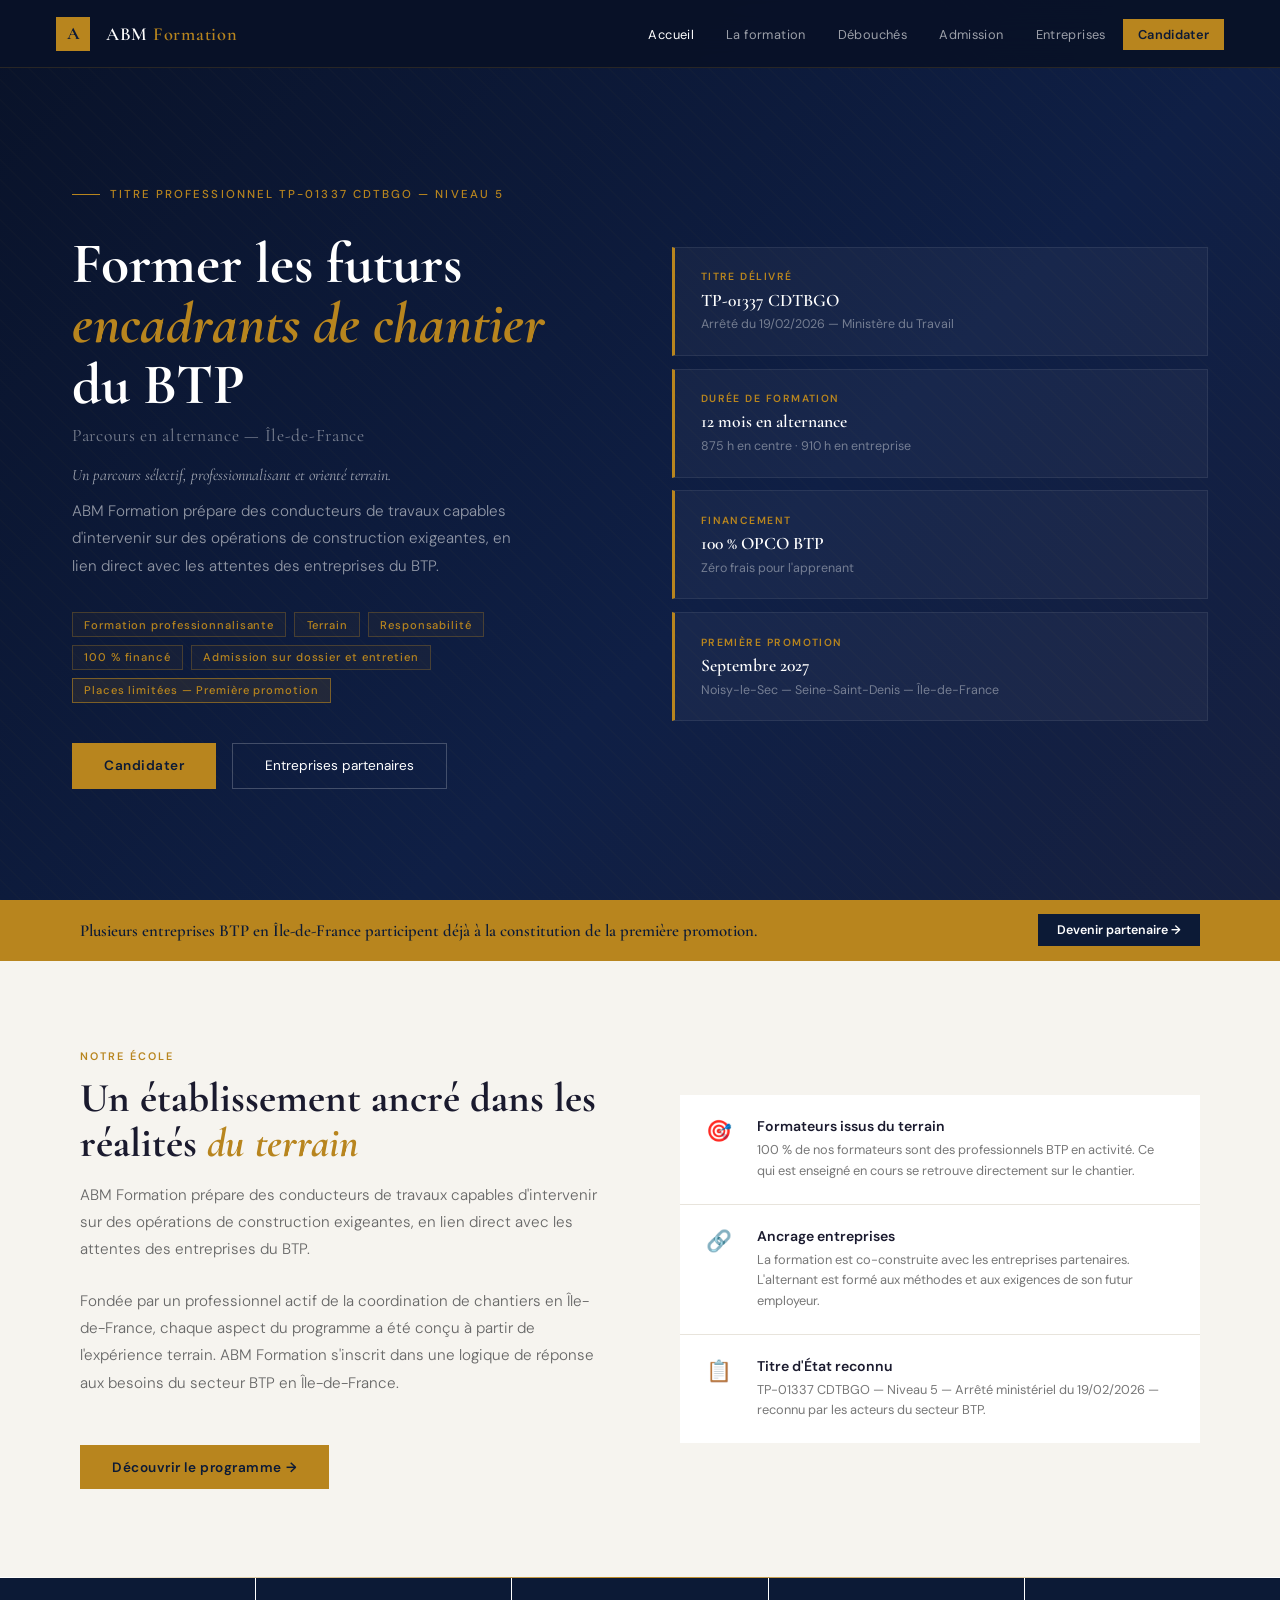
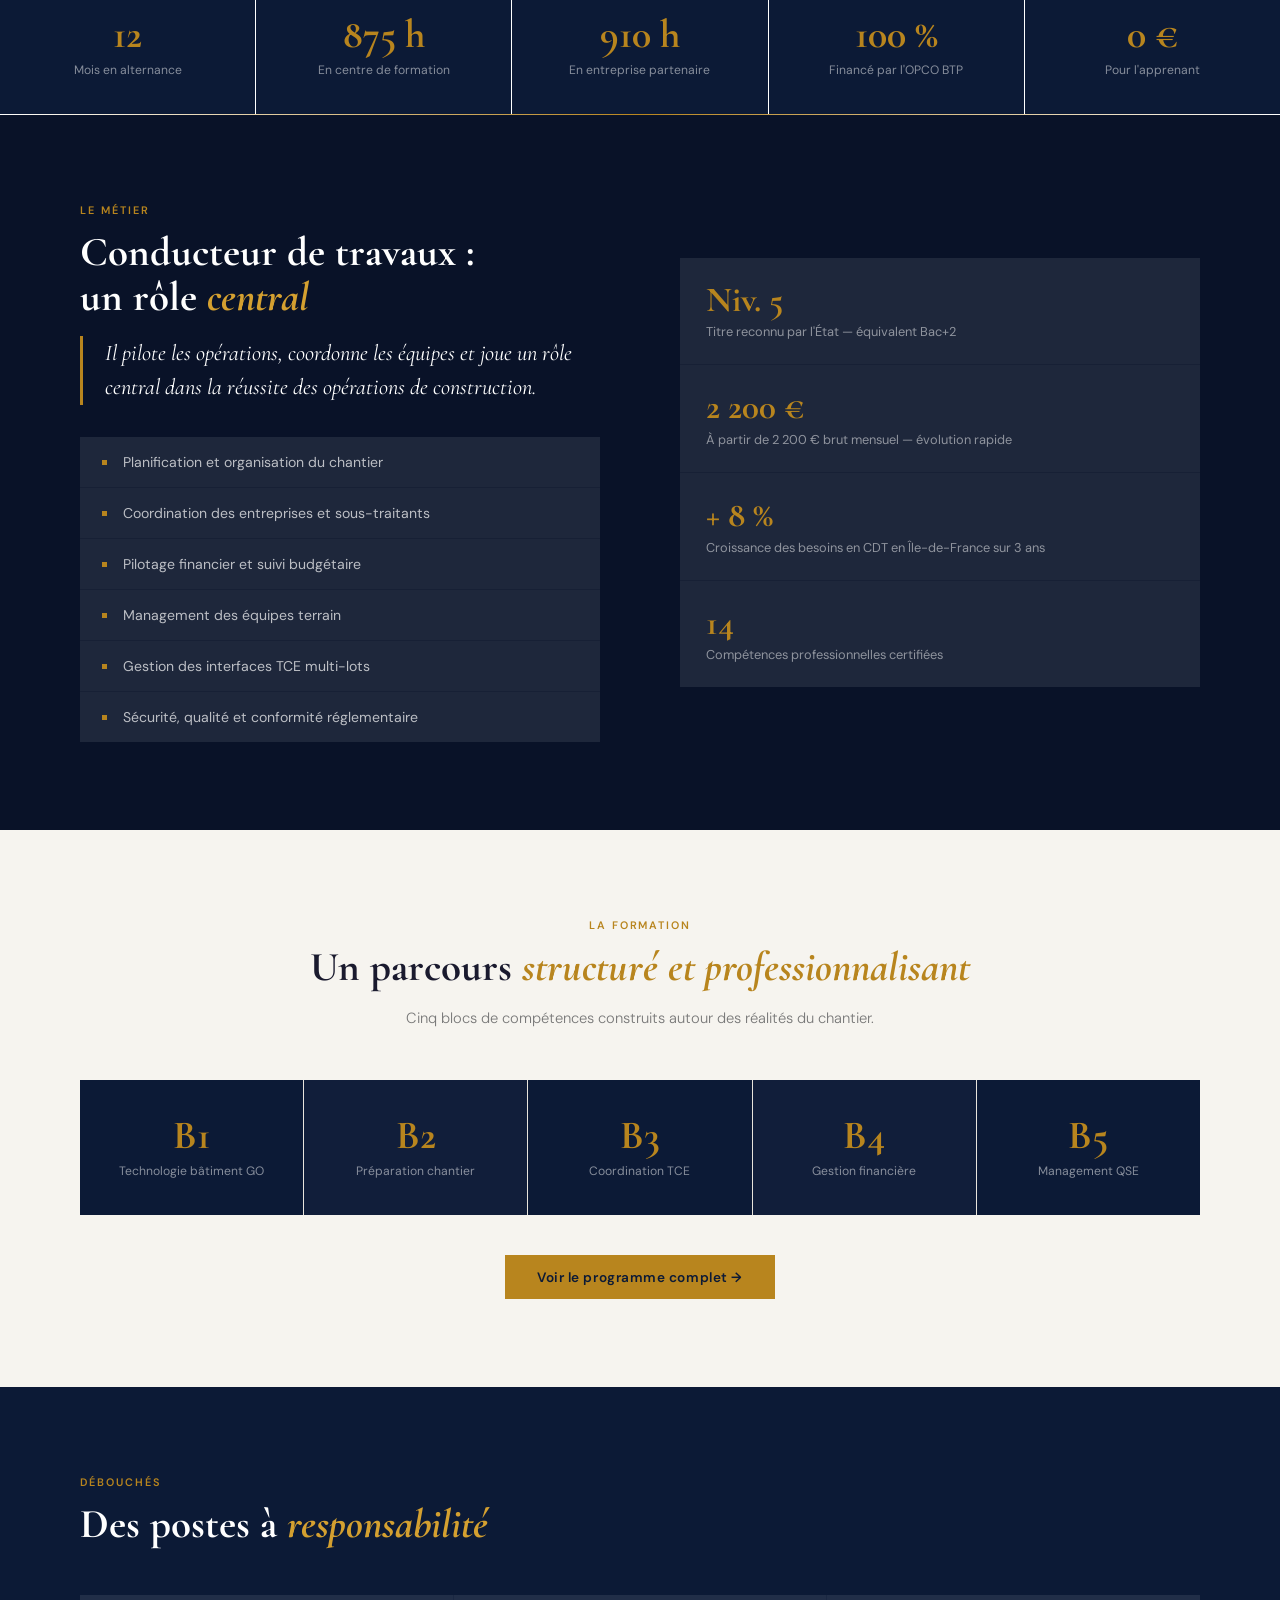
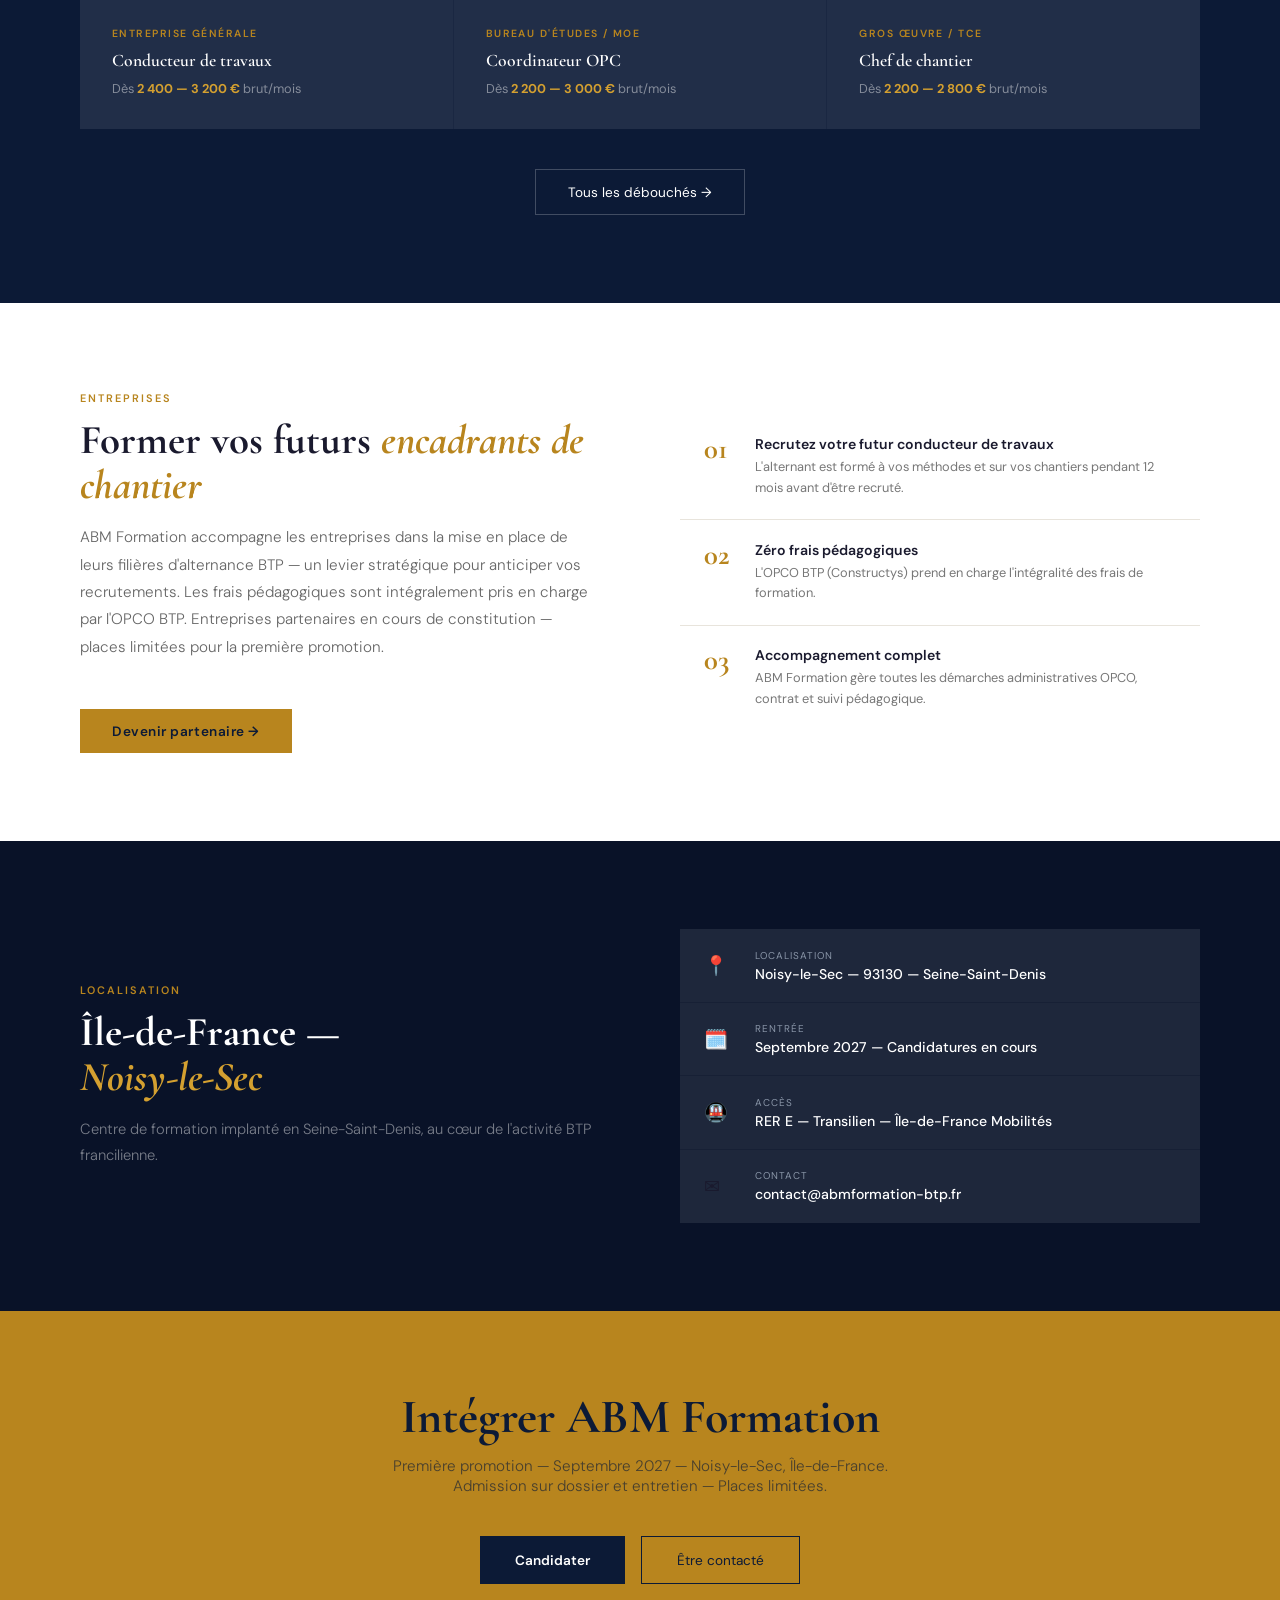
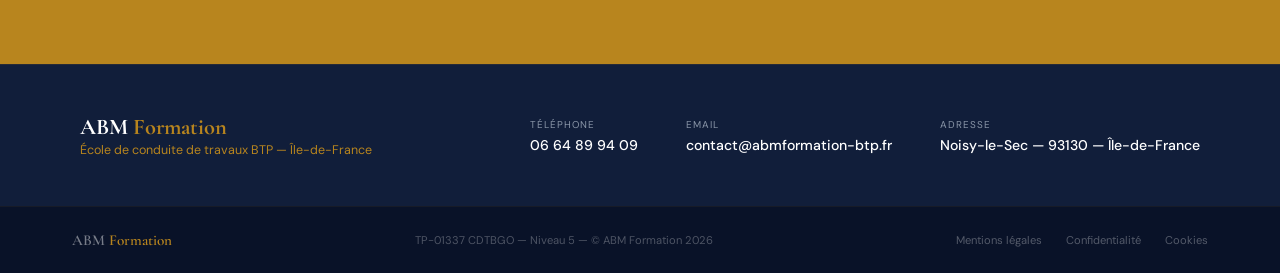
==== commit b719b41c: "Update index.html" ====
--- a/index.html
+++ b/index.html
@@ -307,6 +307,7 @@
       </div>
       <h1>Former les futurs<br><em>encadrants de chantier</em><br>du BTP</h1>
       <p class="hero-subtitle">Parcours en alternance — Île-de-France</p>
+      <p style="font-family:var(--display);font-size:1rem;font-style:italic;color:rgba(255,255,255,0.6);margin-bottom:0.8rem;animation:fadeUp 0.7s 0.27s both">Un parcours sélectif, professionnalisant et orienté terrain.</p>
       <p class="hero-desc">ABM Formation prépare des conducteurs de travaux capables d'intervenir sur des opérations de construction exigeantes, en lien direct avec les attentes des entreprises du BTP.</p>
       <div class="hero-tags">
         <span class="hero-tag">Formation professionnalisante</span>
@@ -314,6 +315,7 @@
         <span class="hero-tag">Responsabilité</span>
         <span class="hero-tag">100 % financé</span>
         <span class="hero-tag">Admission sur dossier et entretien</span>
+        <span class="hero-tag" style="border-color:rgba(184,133,30,0.6);background:rgba(184,133,30,0.12)">Places limitées — Première promotion</span>
       </div>
       <div class="hero-btns">
         <button class="btn-primary" onclick="showPage('candidater')">Candidater</button>
@@ -325,6 +327,16 @@
       <div class="hero-card"><div class="hero-card-label">Durée de formation</div><div class="hero-card-value">12 mois en alternance</div><div class="hero-card-sub">875 h en centre · 910 h en entreprise</div></div>
       <div class="hero-card"><div class="hero-card-label">Financement</div><div class="hero-card-value">100 % OPCO BTP</div><div class="hero-card-sub">Zéro frais pour l'apprenant</div></div>
       <div class="hero-card"><div class="hero-card-label">Première promotion</div><div class="hero-card-value">Septembre 2027</div><div class="hero-card-sub">Noisy-le-Sec — Seine-Saint-Denis — Île-de-France</div></div>
+    </div>
+  </div>
+
+  <!-- BANDEAU PREUVE SOCIALE -->
+  <div style="background:var(--gold);padding:0.9rem 4.5rem">
+    <div style="max-width:1120px;margin:0 auto;display:flex;align-items:center;justify-content:space-between;flex-wrap:wrap;gap:1rem">
+      <p style="font-family:'Cormorant Garamond',Georgia,serif;font-size:1.05rem;font-weight:600;color:var(--navy);margin:0">
+        Plusieurs entreprises BTP en Île-de-France participent déjà à la constitution de la première promotion.
+      </p>
+      <button onclick="showPage('entreprises')" style="background:var(--navy);color:var(--white);border:none;padding:0.5rem 1.2rem;font-size:0.78rem;font-weight:600;cursor:pointer;font-family:var(--body);white-space:nowrap">Devenir partenaire →</button>
     </div>
   </div>
 
@@ -434,7 +446,7 @@
         <div class="reveal">
           <p class="eyebrow" style="color:var(--gold)">Entreprises</p>
           <h2>Former vos futurs <em>encadrants de chantier</em></h2>
-          <p class="section-lead on-white">ABM Formation accompagne les entreprises dans la mise en place de leurs filières d'alternance BTP — un levier stratégique pour anticiper vos recrutements. Les frais pédagogiques sont intégralement pris en charge par l'OPCO BTP. Entreprises partenaires en cours de sélection.</p>
+          <p class="section-lead on-white">ABM Formation accompagne les entreprises dans la mise en place de leurs filières d'alternance BTP — un levier stratégique pour anticiper vos recrutements. Les frais pédagogiques sont intégralement pris en charge par l'OPCO BTP. Entreprises partenaires en cours de constitution — places limitées pour la première promotion.</p>
           <button class="btn-primary" onclick="showPage('entreprises')">Devenir partenaire →</button>
         </div>
         <div class="avantages reveal d2">
@@ -468,7 +480,7 @@
   <!-- CTA FINAL -->
   <div class="cta-section">
     <h2>Intégrer ABM Formation</h2>
-    <p>Première promotion — Septembre 2027 — Noisy-le-Sec, Île-de-France.<br>Les candidatures sont ouvertes.</p>
+    <p>Première promotion — Septembre 2027 — Noisy-le-Sec, Île-de-France.<br>Admission sur dossier et entretien — Places limitées.</p>
     <div class="cta-btns">
       <button class="btn-dark" onclick="showPage('candidater')">Candidater</button>
       <button class="btn-outline-dark" onclick="showPage('candidater')">Être contacté</button>
@@ -554,6 +566,7 @@
     <div style="max-width:1120px;margin:0 auto;padding:4rem 4.5rem 3.5rem" class="reveal">
       <p class="eyebrow">Admission</p>
       <h2 class="light">Qui peut <em>candidater</em> ?</h2>
+      <div style="display:inline-flex;align-items:center;gap:0.6rem;padding:0.4rem 1rem;border:1px solid rgba(184,133,30,0.4);background:rgba(184,133,30,0.08);margin-top:1rem"><span style="font-size:0.7rem;font-weight:600;color:var(--gold);letter-spacing:0.1em">Places limitées pour la première promotion — Admission sur dossier et entretien</span></div>
       <p style="font-size:0.92rem;color:rgba(255,255,255,0.45);font-weight:300;max-width:520px;line-height:1.8">ABM Formation accueille les professionnels du BTP en évolution, les titulaires d'un baccalauréat professionnel et les personnes en reconversion. La formation est ouverte à tous les âges.</p>
     </div>
   </div>
@@ -595,6 +608,7 @@
     <div style="max-width:1120px;margin:0 auto;padding:4rem 4.5rem 3.5rem" class="reveal">
       <p class="eyebrow">Espace entreprises</p>
       <h2 class="light">Formez votre futur<br><em>conducteur de travaux</em></h2>
+      <p style="font-size:0.85rem;color:var(--gold);font-weight:500;margin-bottom:0.8rem">Entreprises partenaires en cours de constitution — première promotion septembre 2027</p>
       <p style="font-size:0.92rem;color:rgba(255,255,255,0.45);font-weight:300;max-width:520px;line-height:1.8">En accueillant un alternant ABM Formation, vous recrutez un professionnel formé à vos méthodes et sur vos chantiers. Les frais de formation sont intégralement pris en charge par l'OPCO BTP.</p>
     </div>
   </div>
@@ -795,6 +809,72 @@
   </div>
 </div>
 
+<!-- ══════════════════════════════════════
+     SECTION FINANCEMENT (page entreprises)
+══════════════════════════════════════ -->
+<div id="section-financement" style="display:none;background:var(--off);padding:5rem 4.5rem">
+  <div style="max-width:1120px;margin:0 auto">
+    <p style="font-size:0.68rem;font-weight:600;color:var(--gold);letter-spacing:0.18em;text-transform:uppercase;margin-bottom:0.8rem">Financement et aides à l'embauche</p>
+    <h2 style="font-family:'Cormorant Garamond',Georgia,serif;font-size:2.4rem;font-weight:700;color:var(--text);margin-bottom:1rem">Un cadre financier <em style="font-style:italic;color:var(--gold)">structuré et lisible</em></h2>
+    <p style="font-size:0.92rem;color:#555;line-height:1.85;font-weight:300;max-width:700px;margin-bottom:3rem">
+      La formation au Titre Professionnel TP-01337 CDTBGO s'inscrit dans le cadre du contrat de professionnalisation, dont le financement relève de l'OPCO BTP (Constructys). Les frais pédagogiques sont pris en charge selon les modalités définies par la branche, sans frais direct pour l'entreprise accueillante. En complément, les entreprises qui recrutent un alternant peuvent bénéficier d'aides publiques à l'embauche, dont les montants varient selon la taille de l'entreprise et le niveau de formation préparé.
+    </p>
+
+    <!-- TABLEAU AIDES -->
+    <div style="display:grid;grid-template-columns:1fr 1fr;gap:2px;background:var(--lgrey);margin-bottom:1.5rem">
+
+      <!-- Colonne PME -->
+      <div style="background:var(--white);padding:2rem">
+        <p style="font-size:0.65rem;font-weight:600;color:var(--gold);text-transform:uppercase;letter-spacing:0.14em;margin-bottom:1.2rem">Entreprises de moins de 250 salariés</p>
+        <div style="display:flex;justify-content:space-between;align-items:center;padding:0.8rem 0;border-bottom:1px solid var(--lgrey)">
+          <span style="font-size:0.85rem;color:#555">Niveau 3 – 4 &nbsp;(jusqu'au baccalauréat)</span>
+          <span style="font-family:'Cormorant Garamond',Georgia,serif;font-size:1.3rem;font-weight:700;color:var(--gold)">5 000 €</span>
+        </div>
+        <div style="display:flex;justify-content:space-between;align-items:center;padding:0.8rem 0.8rem;border-bottom:1px solid var(--lgrey);background:var(--off);margin:0 -2rem">
+          <span style="font-size:0.85rem;color:var(--text);font-weight:600">Niveau 5 &nbsp;— TP-01337 CDTBGO</span>
+          <span style="font-family:'Cormorant Garamond',Georgia,serif;font-size:1.3rem;font-weight:700;color:var(--gold)">4 500 €</span>
+        </div>
+        <div style="display:flex;justify-content:space-between;align-items:center;padding:0.8rem 0">
+          <span style="font-size:0.85rem;color:#555">Niveau 6 – 7 &nbsp;(bac +3 à bac +5)</span>
+          <span style="font-family:'Cormorant Garamond',Georgia,serif;font-size:1.3rem;font-weight:700;color:var(--gold)">2 000 €</span>
+        </div>
+      </div>
+
+      <!-- Colonne GE -->
+      <div style="background:var(--white);padding:2rem">
+        <p style="font-size:0.65rem;font-weight:600;color:var(--gold);text-transform:uppercase;letter-spacing:0.14em;margin-bottom:1.2rem">Entreprises de 250 salariés et plus</p>
+        <div style="display:flex;justify-content:space-between;align-items:center;padding:0.8rem 0;border-bottom:1px solid var(--lgrey)">
+          <span style="font-size:0.85rem;color:#555">Niveau 3 – 4 &nbsp;(jusqu'au baccalauréat)</span>
+          <span style="font-family:'Cormorant Garamond',Georgia,serif;font-size:1.3rem;font-weight:700;color:var(--gold)">2 000 €</span>
+        </div>
+        <div style="display:flex;justify-content:space-between;align-items:center;padding:0.8rem 0.8rem;border-bottom:1px solid var(--lgrey);background:var(--off);margin:0 -2rem">
+          <span style="font-size:0.85rem;color:var(--text);font-weight:600">Niveau 5 &nbsp;— TP-01337 CDTBGO</span>
+          <span style="font-family:'Cormorant Garamond',Georgia,serif;font-size:1.3rem;font-weight:700;color:var(--gold)">1 500 €</span>
+        </div>
+        <div style="display:flex;justify-content:space-between;align-items:center;padding:0.8rem 0">
+          <span style="font-size:0.85rem;color:#555">Niveau 6 – 7 &nbsp;(bac +3 à bac +5)</span>
+          <span style="font-family:'Cormorant Garamond',Georgia,serif;font-size:1.3rem;font-weight:700;color:var(--gold)">750 €</span>
+        </div>
+      </div>
+    </div>
+
+    <!-- NOTE MONTANTS -->
+    <div style="border-left:3px solid var(--gold);padding:1.2rem 1.6rem;background:var(--white);margin-bottom:2rem">
+      <p style="font-size:0.85rem;color:#444;line-height:1.8;font-weight:300">
+        Montants indicatifs issus du décret du 6 mars 2026 (aide exceptionnelle), versés pour la première année du contrat par l'Agence de services et de paiement (ASP), automatiquement et mensuellement. Le TP-01337 CDTBGO étant un titre de niveau 5, les entreprises de moins de 250 salariés sont éligibles à une aide de <strong>4 500 € par alternant</strong> pour la première année.
+      </p>
+    </div>
+
+    <!-- PRÉCISIONS -->
+    <div style="display:flex;flex-direction:column;gap:0.6rem">
+      <p style="font-size:0.82rem;color:#888;line-height:1.7;padding-left:1rem;border-left:1px solid var(--lgrey)">Les montants sont calculés au prorata si la durée du contrat est inférieure à douze mois.</p>
+      <p style="font-size:0.82rem;color:#888;line-height:1.7;padding-left:1rem;border-left:1px solid var(--lgrey)">En cas de recrutement d'un alternant reconnu travailleur handicapé, une aide spécifique de 6 000 € s'applique quelle que soit la taille de l'entreprise.</p>
+      <p style="font-size:0.82rem;color:#888;line-height:1.7;padding-left:1rem;border-left:1px solid var(--lgrey)">Les entreprises de 250 salariés et plus doivent respecter un quota d'alternants dans leurs effectifs pour être éligibles à l'aide exceptionnelle.</p>
+      <p style="font-size:0.82rem;color:#888;line-height:1.7;padding-left:1rem;border-left:1px solid var(--lgrey)">Ces dispositifs sont susceptibles d'évoluer. Pour vérifier les conditions en vigueur : <strong style="color:var(--text)">alternance.emploi.gouv.fr</strong> ou directement auprès de Constructys.</p>
+    </div>
+  </div>
+</div>
+
 <!-- CONTACT STRIP + FOOTER (commun) -->
 <div id="common-footer">
   <div class="contact-strip">
@@ -850,7 +930,9 @@
   document.querySelectorAll('.nav-links a').forEach(a => a.classList.remove('active-nav'));
   const navLink = document.getElementById('nav-' + id);
   if (navLink) navLink.classList.add('active-nav');
-  // Réinitialiser les observers pour les nouvelles sections visibles
+  // Afficher la section financement uniquement sur la page entreprises
+  const fin = document.getElementById('section-financement');
+  if (fin) fin.style.display = id === 'entreprises' ? 'block' : 'none';
   setTimeout(initReveal, 50);
 }
 
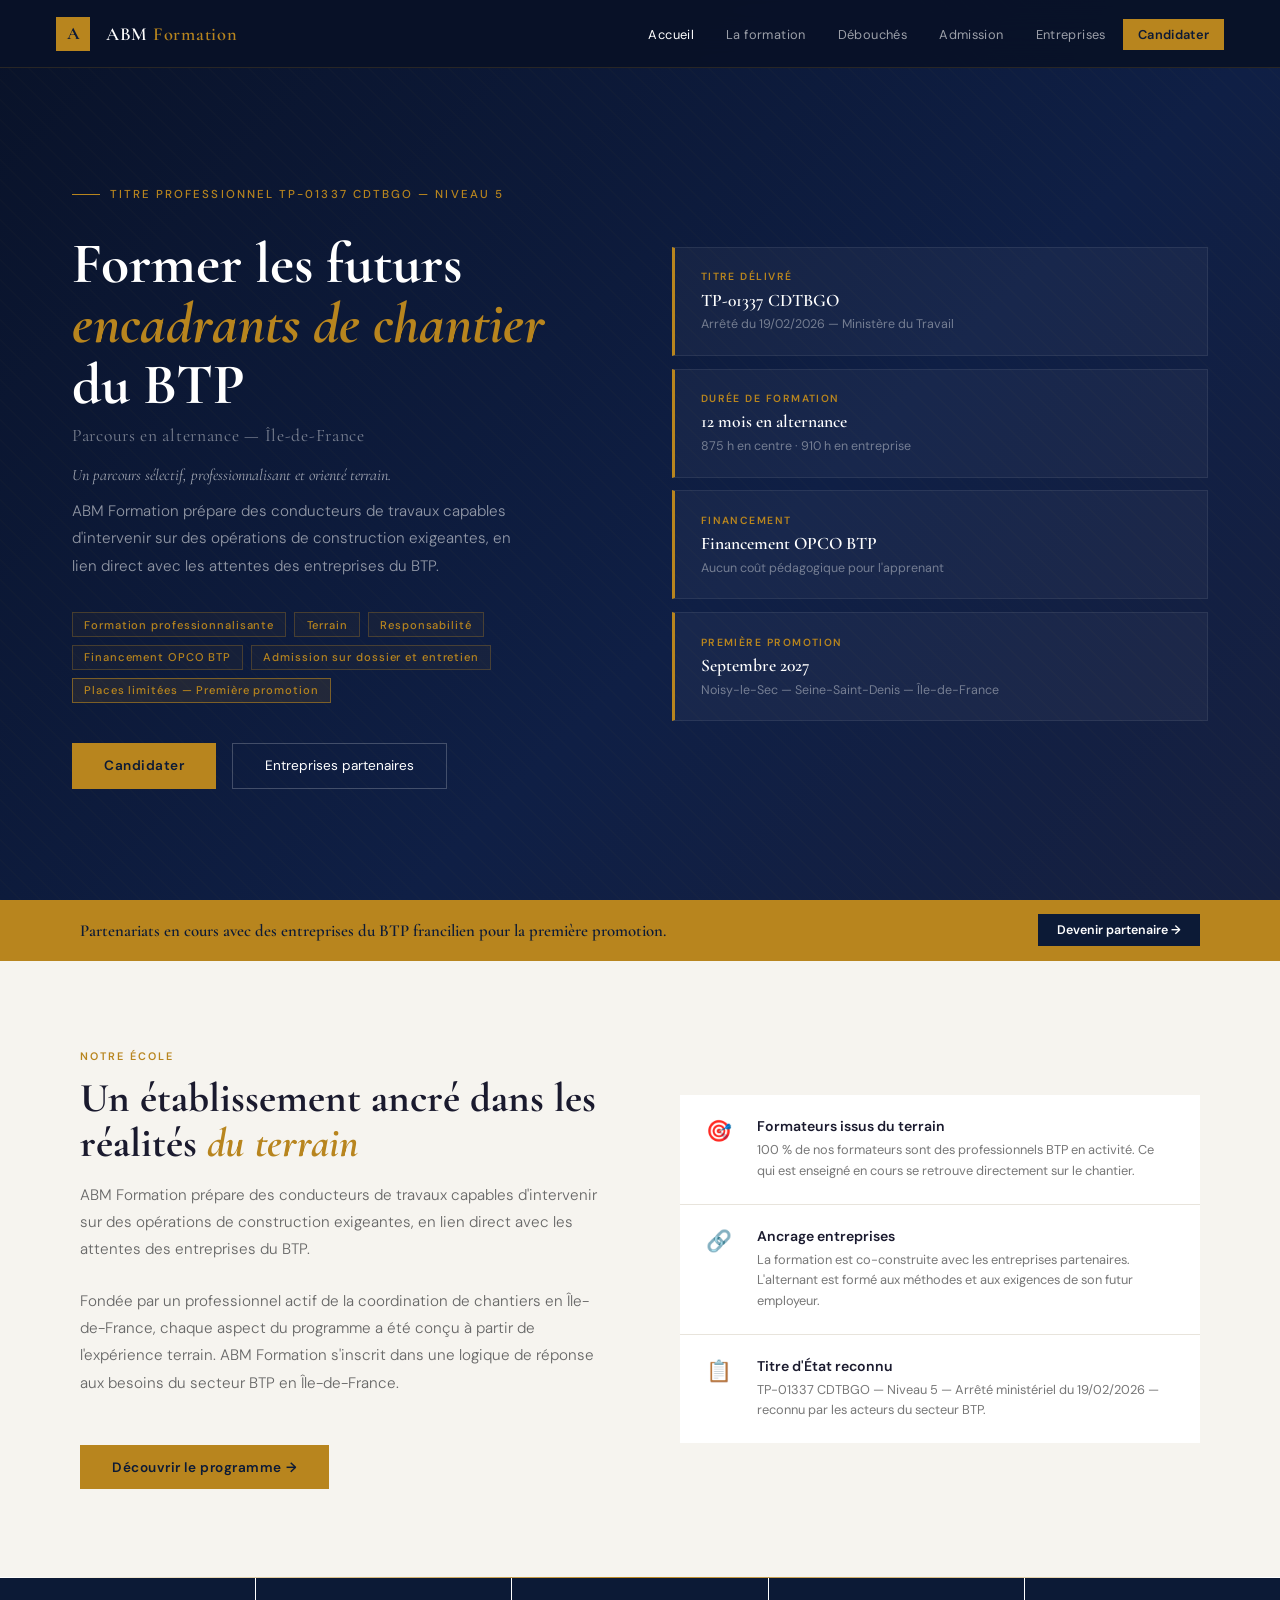
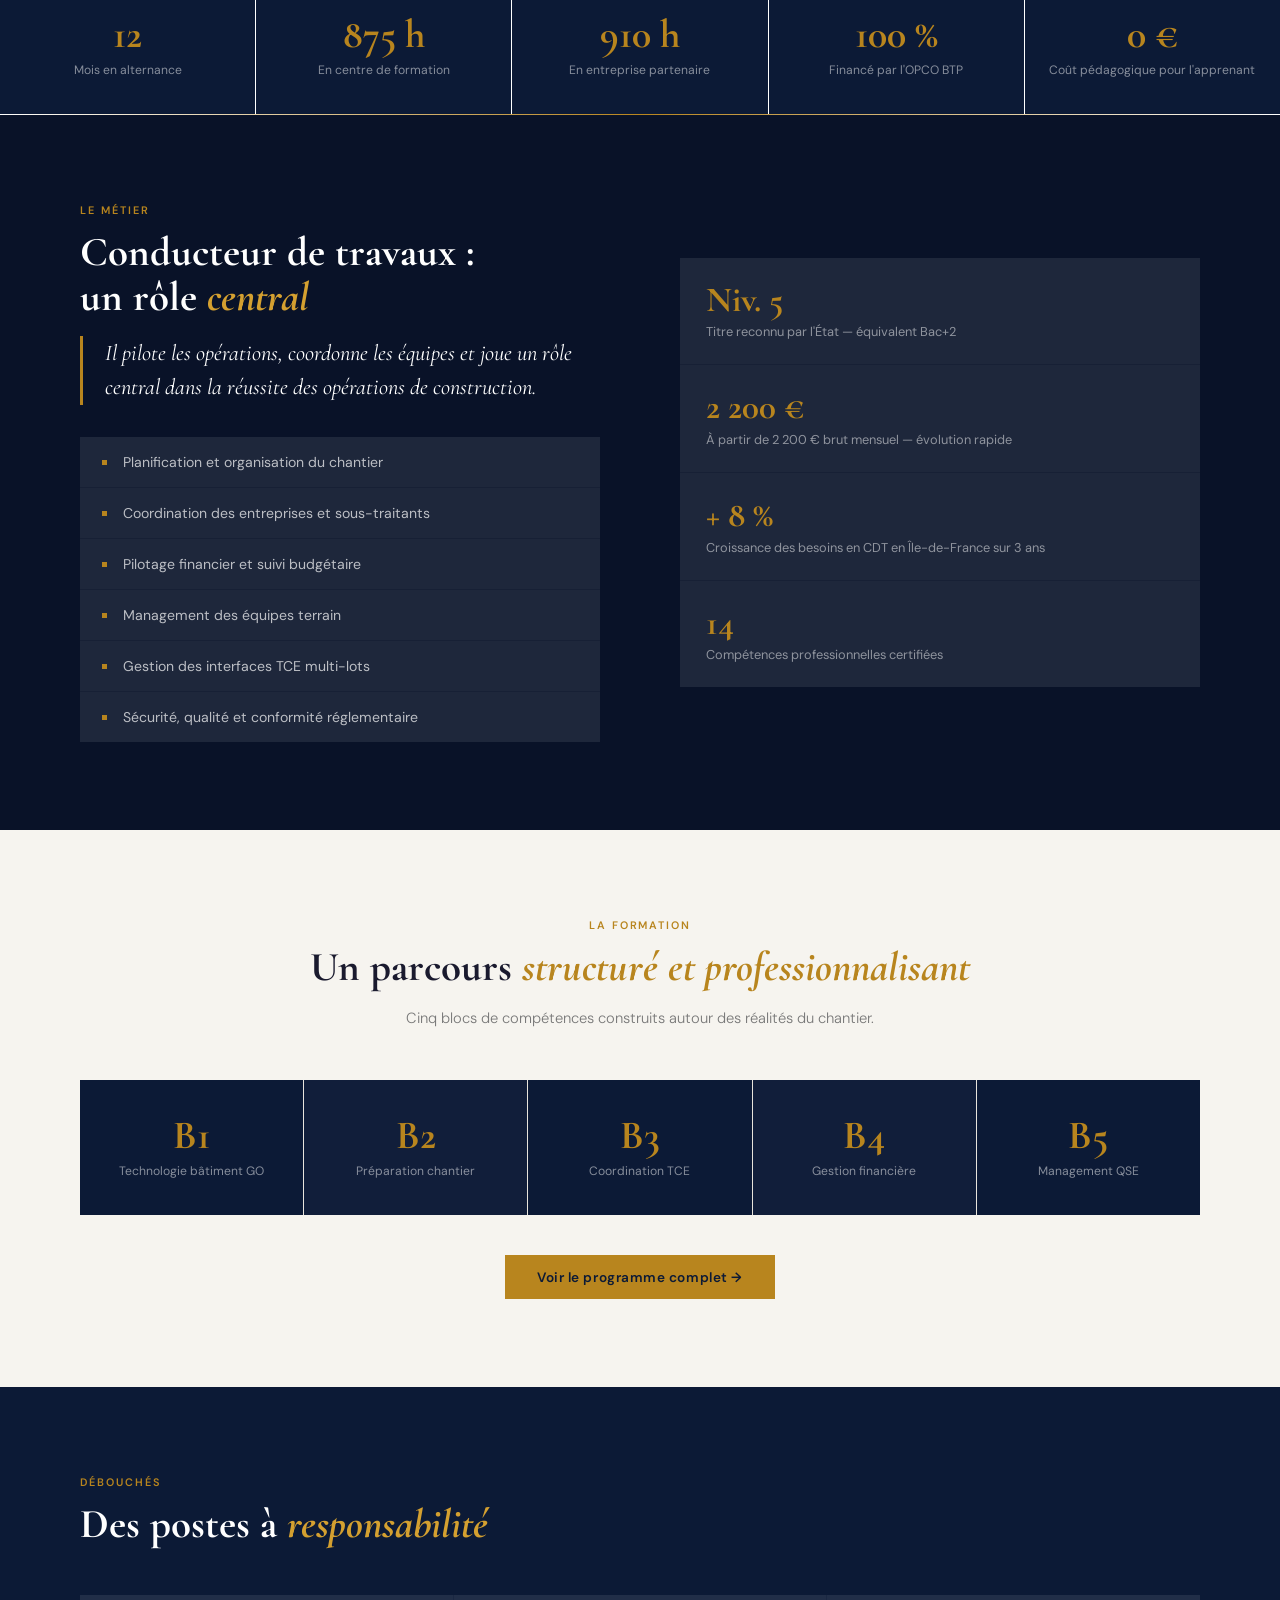
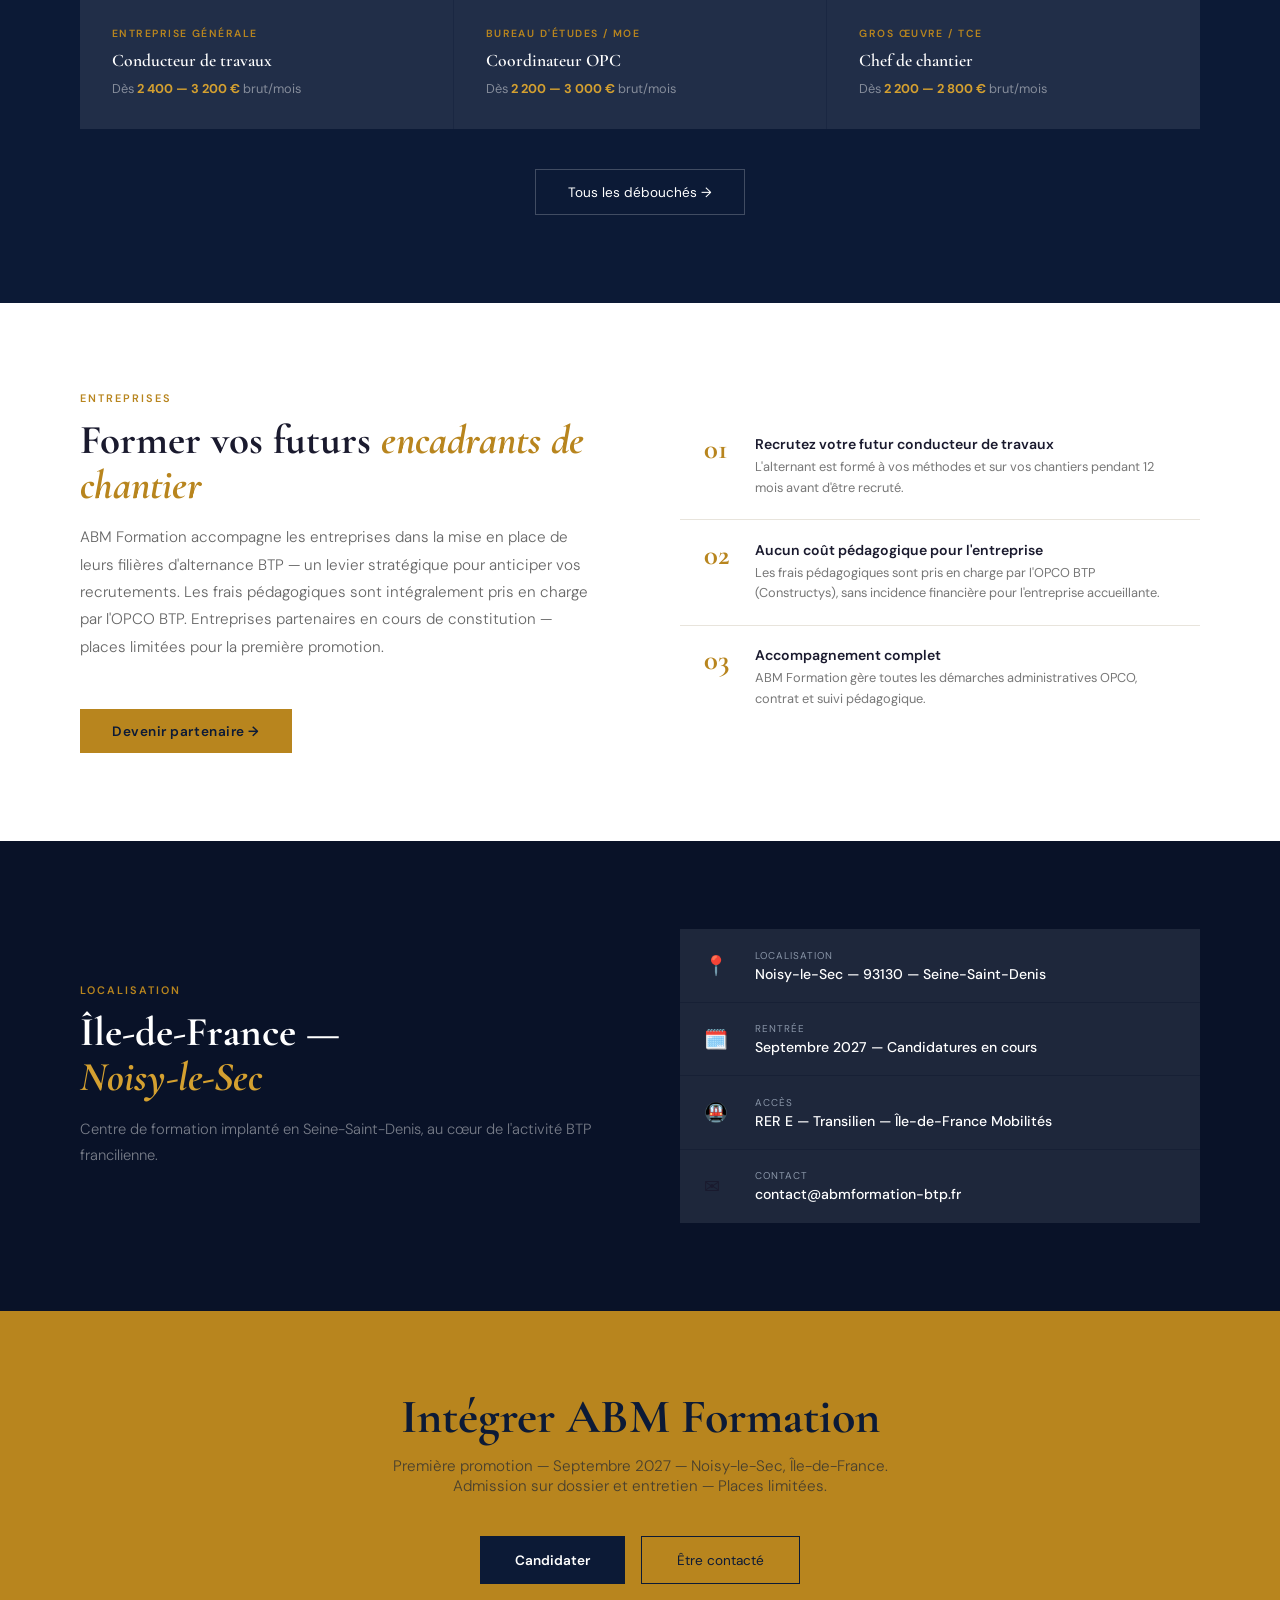
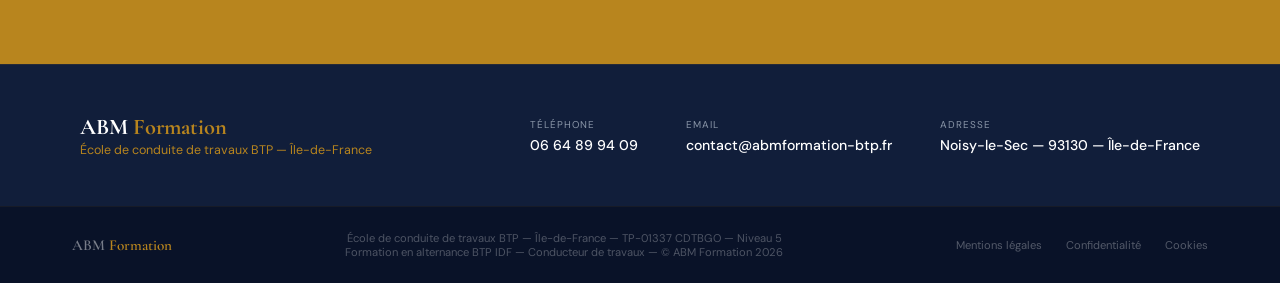
==== commit 85541cf2: "Update index.html" ====
--- a/index.html
+++ b/index.html
@@ -273,23 +273,23 @@
     <span class="nav-logo-text">ABM <span>Formation</span></span>
   </div>
   <ul class="nav-links">
-    <li><a onclick="showPage('home')" id="nav-home" class="active-nav">Accueil</a></li>
-    <li><a onclick="showPage('formation')" id="nav-formation">La formation</a></li>
-    <li><a onclick="showPage('debouches')" id="nav-debouches">Débouchés</a></li>
-    <li><a onclick="showPage('admission')" id="nav-admission">Admission</a></li>
-    <li><a onclick="showPage('entreprises')" id="nav-entreprises">Entreprises</a></li>
-    <li><a onclick="showPage('candidater')" id="nav-candidater" class="btn-nav">Candidater</a></li>
+    <li><a onclick="showPage('home');history.pushState(null,'','#accueil')" id="nav-home" class="active-nav">Accueil</a></li>
+    <li><a onclick="showPage('formation');history.pushState(null,'','#formation')" id="nav-formation">La formation</a></li>
+    <li><a onclick="showPage('debouches');history.pushState(null,'','#debouches')" id="nav-debouches">Débouchés</a></li>
+    <li><a onclick="showPage('admission');history.pushState(null,'','#admission')" id="nav-admission">Admission</a></li>
+    <li><a onclick="showPage('entreprises');history.pushState(null,'','#entreprises')" id="nav-entreprises">Entreprises</a></li>
+    <li><a onclick="showPage('candidater');history.pushState(null,'','#candidater')" id="nav-candidater" class="btn-nav">Candidater</a></li>
   </ul>
   <div class="hamburger" onclick="toggleMobile()"><span></span><span></span><span></span></div>
 </nav>
 
 <div class="mobile-nav" id="mobileNav">
-  <a onclick="showPage('home');toggleMobile()">Accueil</a>
-  <a onclick="showPage('formation');toggleMobile()">La formation</a>
-  <a onclick="showPage('debouches');toggleMobile()">Débouchés</a>
-  <a onclick="showPage('admission');toggleMobile()">Admission</a>
-  <a onclick="showPage('entreprises');toggleMobile()">Entreprises</a>
-  <a onclick="showPage('candidater');toggleMobile()">Candidater →</a>
+  <a onclick="showPage('home');history.pushState(null,'','#accueil');toggleMobile()">Accueil</a>
+  <a onclick="showPage('formation');history.pushState(null,'','#formation');toggleMobile()">La formation</a>
+  <a onclick="showPage('debouches');history.pushState(null,'','#debouches');toggleMobile()">Débouchés</a>
+  <a onclick="showPage('admission');history.pushState(null,'','#admission');toggleMobile()">Admission</a>
+  <a onclick="showPage('entreprises');history.pushState(null,'','#entreprises');toggleMobile()">Entreprises</a>
+  <a onclick="showPage('candidater');history.pushState(null,'','#candidater');toggleMobile()">Candidater →</a>
 </div>
 
 <!-- ══════════════════════════════════════
@@ -313,7 +313,7 @@
         <span class="hero-tag">Formation professionnalisante</span>
         <span class="hero-tag">Terrain</span>
         <span class="hero-tag">Responsabilité</span>
-        <span class="hero-tag">100 % financé</span>
+        <span class="hero-tag">Financement OPCO BTP</span>
         <span class="hero-tag">Admission sur dossier et entretien</span>
         <span class="hero-tag" style="border-color:rgba(184,133,30,0.6);background:rgba(184,133,30,0.12)">Places limitées — Première promotion</span>
       </div>
@@ -325,7 +325,7 @@
     <div class="hero-right">
       <div class="hero-card"><div class="hero-card-label">Titre délivré</div><div class="hero-card-value">TP-01337 CDTBGO</div><div class="hero-card-sub">Arrêté du 19/02/2026 — Ministère du Travail</div></div>
       <div class="hero-card"><div class="hero-card-label">Durée de formation</div><div class="hero-card-value">12 mois en alternance</div><div class="hero-card-sub">875 h en centre · 910 h en entreprise</div></div>
-      <div class="hero-card"><div class="hero-card-label">Financement</div><div class="hero-card-value">100 % OPCO BTP</div><div class="hero-card-sub">Zéro frais pour l'apprenant</div></div>
+      <div class="hero-card"><div class="hero-card-label">Financement</div><div class="hero-card-value">Financement OPCO BTP</div><div class="hero-card-sub">Aucun coût pédagogique pour l'apprenant</div></div>
       <div class="hero-card"><div class="hero-card-label">Première promotion</div><div class="hero-card-value">Septembre 2027</div><div class="hero-card-sub">Noisy-le-Sec — Seine-Saint-Denis — Île-de-France</div></div>
     </div>
   </div>
@@ -334,7 +334,7 @@
   <div style="background:var(--gold);padding:0.9rem 4.5rem">
     <div style="max-width:1120px;margin:0 auto;display:flex;align-items:center;justify-content:space-between;flex-wrap:wrap;gap:1rem">
       <p style="font-family:'Cormorant Garamond',Georgia,serif;font-size:1.05rem;font-weight:600;color:var(--navy);margin:0">
-        Plusieurs entreprises BTP en Île-de-France participent déjà à la constitution de la première promotion.
+        Partenariats en cours avec des entreprises du BTP francilien pour la première promotion.
       </p>
       <button onclick="showPage('entreprises')" style="background:var(--navy);color:var(--white);border:none;padding:0.5rem 1.2rem;font-size:0.78rem;font-weight:600;cursor:pointer;font-family:var(--body);white-space:nowrap">Devenir partenaire →</button>
     </div>
@@ -368,7 +368,7 @@
     <div class="stat-item"><div class="stat-num">875 h</div><div class="stat-label">En centre de formation</div></div>
     <div class="stat-item"><div class="stat-num">910 h</div><div class="stat-label">En entreprise partenaire</div></div>
     <div class="stat-item"><div class="stat-num">100 %</div><div class="stat-label">Financé par l'OPCO BTP</div></div>
-    <div class="stat-item"><div class="stat-num">0 €</div><div class="stat-label">Pour l'apprenant</div></div>
+    <div class="stat-item"><div class="stat-num">0 €</div><div class="stat-label">Coût pédagogique pour l'apprenant</div></div>
   </div>
 
   <div class="divider-gold"></div>
@@ -451,7 +451,7 @@
         </div>
         <div class="avantages reveal d2">
           <div class="avantage"><div class="av-num">01</div><div><div class="av-title">Recrutez votre futur conducteur de travaux</div><div class="av-desc">L'alternant est formé à vos méthodes et sur vos chantiers pendant 12 mois avant d'être recruté.</div></div></div>
-          <div class="avantage"><div class="av-num">02</div><div><div class="av-title">Zéro frais pédagogiques</div><div class="av-desc">L'OPCO BTP (Constructys) prend en charge l'intégralité des frais de formation.</div></div></div>
+          <div class="avantage"><div class="av-num">02</div><div><div class="av-title">Aucun coût pédagogique pour l'entreprise</div><div class="av-desc">Les frais pédagogiques sont pris en charge par l'OPCO BTP (Constructys), sans incidence financière pour l'entreprise accueillante.</div></div></div>
           <div class="avantage"><div class="av-num">03</div><div><div class="av-title">Accompagnement complet</div><div class="av-desc">ABM Formation gère toutes les démarches administratives OPCO, contrat et suivi pédagogique.</div></div></div>
         </div>
       </div>
@@ -520,7 +520,7 @@
           <div class="info-card"><div class="info-card-label">Titre délivré</div><div class="info-card-value">TP-01337 CDTBGO — Conducteur de travaux du bâtiment et du gros œuvre — Niveau 5</div></div>
           <div class="info-card"><div class="info-card-label">Modalité</div><div class="info-card-value">Alternance — Contrat de professionnalisation — ouvert à tous les âges</div></div>
           <div class="info-card"><div class="info-card-label">Rythme</div><div class="info-card-value">875 h en centre + 910 h en entreprise partenaire sur 12 mois</div></div>
-          <div class="info-card"><div class="info-card-label">Financement</div><div class="info-card-value">100 % OPCO BTP (Constructys) — Zéro frais pour l'apprenant</div></div>
+          <div class="info-card"><div class="info-card-label">Financement</div><div class="info-card-value">Prise en charge intégrale par l'OPCO BTP (Constructys) — Aucun coût pédagogique pour l'apprenant</div></div>
           <div class="info-card"><div class="info-card-label">Outils enseignés</div><div class="info-card-value">MS Project · AutoCAD · Revit BIM · Excel · Logiciel d'étude de prix</div></div>
           <div class="info-card"><div class="info-card-label">Évaluation</div><div class="info-card-value">Mise en situation professionnelle · Entretiens devant jury · Dossier professionnel</div></div>
           <div class="info-card"><div class="info-card-label">Certification</div><div class="info-card-value">Arrêté du 19/02/2026 — JO du 26/02/2026 — Date d'effet : 21/10/2026</div></div>
@@ -566,6 +566,7 @@
     <div style="max-width:1120px;margin:0 auto;padding:4rem 4.5rem 3.5rem" class="reveal">
       <p class="eyebrow">Admission</p>
       <h2 class="light">Qui peut <em>candidater</em> ?</h2>
+      <p style="font-family:var(--display);font-size:1rem;font-style:italic;color:rgba(255,255,255,0.5);margin-top:0.5rem">Processus de sélection exigeant — Admission sur dossier et entretien individuel.</p>
       <div style="display:inline-flex;align-items:center;gap:0.6rem;padding:0.4rem 1rem;border:1px solid rgba(184,133,30,0.4);background:rgba(184,133,30,0.08);margin-top:1rem"><span style="font-size:0.7rem;font-weight:600;color:var(--gold);letter-spacing:0.1em">Places limitées pour la première promotion — Admission sur dossier et entretien</span></div>
       <p style="font-size:0.92rem;color:rgba(255,255,255,0.45);font-weight:300;max-width:520px;line-height:1.8">ABM Formation accueille les professionnels du BTP en évolution, les titulaires d'un baccalauréat professionnel et les personnes en reconversion. La formation est ouverte à tous les âges.</p>
     </div>
@@ -892,7 +893,7 @@
   </div>
   <footer>
     <div class="footer-logo">ABM <span>Formation</span></div>
-    <div class="footer-info">TP-01337 CDTBGO — Niveau 5 — © ABM Formation 2026</div>
+    <div class="footer-info">École de conduite de travaux BTP — Île-de-France — TP-01337 CDTBGO — Niveau 5<br>Formation en alternance BTP IDF — Conducteur de travaux — © ABM Formation 2026</div>
     <div class="footer-links">
       <a onclick="showLegal()">Mentions légales</a>
       <a onclick="showLegal()">Confidentialité</a>
@@ -1024,6 +1025,14 @@
   document.querySelectorAll('.reveal:not(.in)').forEach(el => obs.observe(el));
 }
 initReveal();
+
+// Lecture du hash à l'ouverture
+(function() {
+  const hash = window.location.hash.replace('#','');
+  const map = {'accueil':'home','formation':'formation','debouches':'debouches',
+               'admission':'admission','entreprises':'entreprises','candidater':'candidater'};
+  if (hash && map[hash]) showPage(map[hash]);
+})();
 </script>
 </body>
 </html>
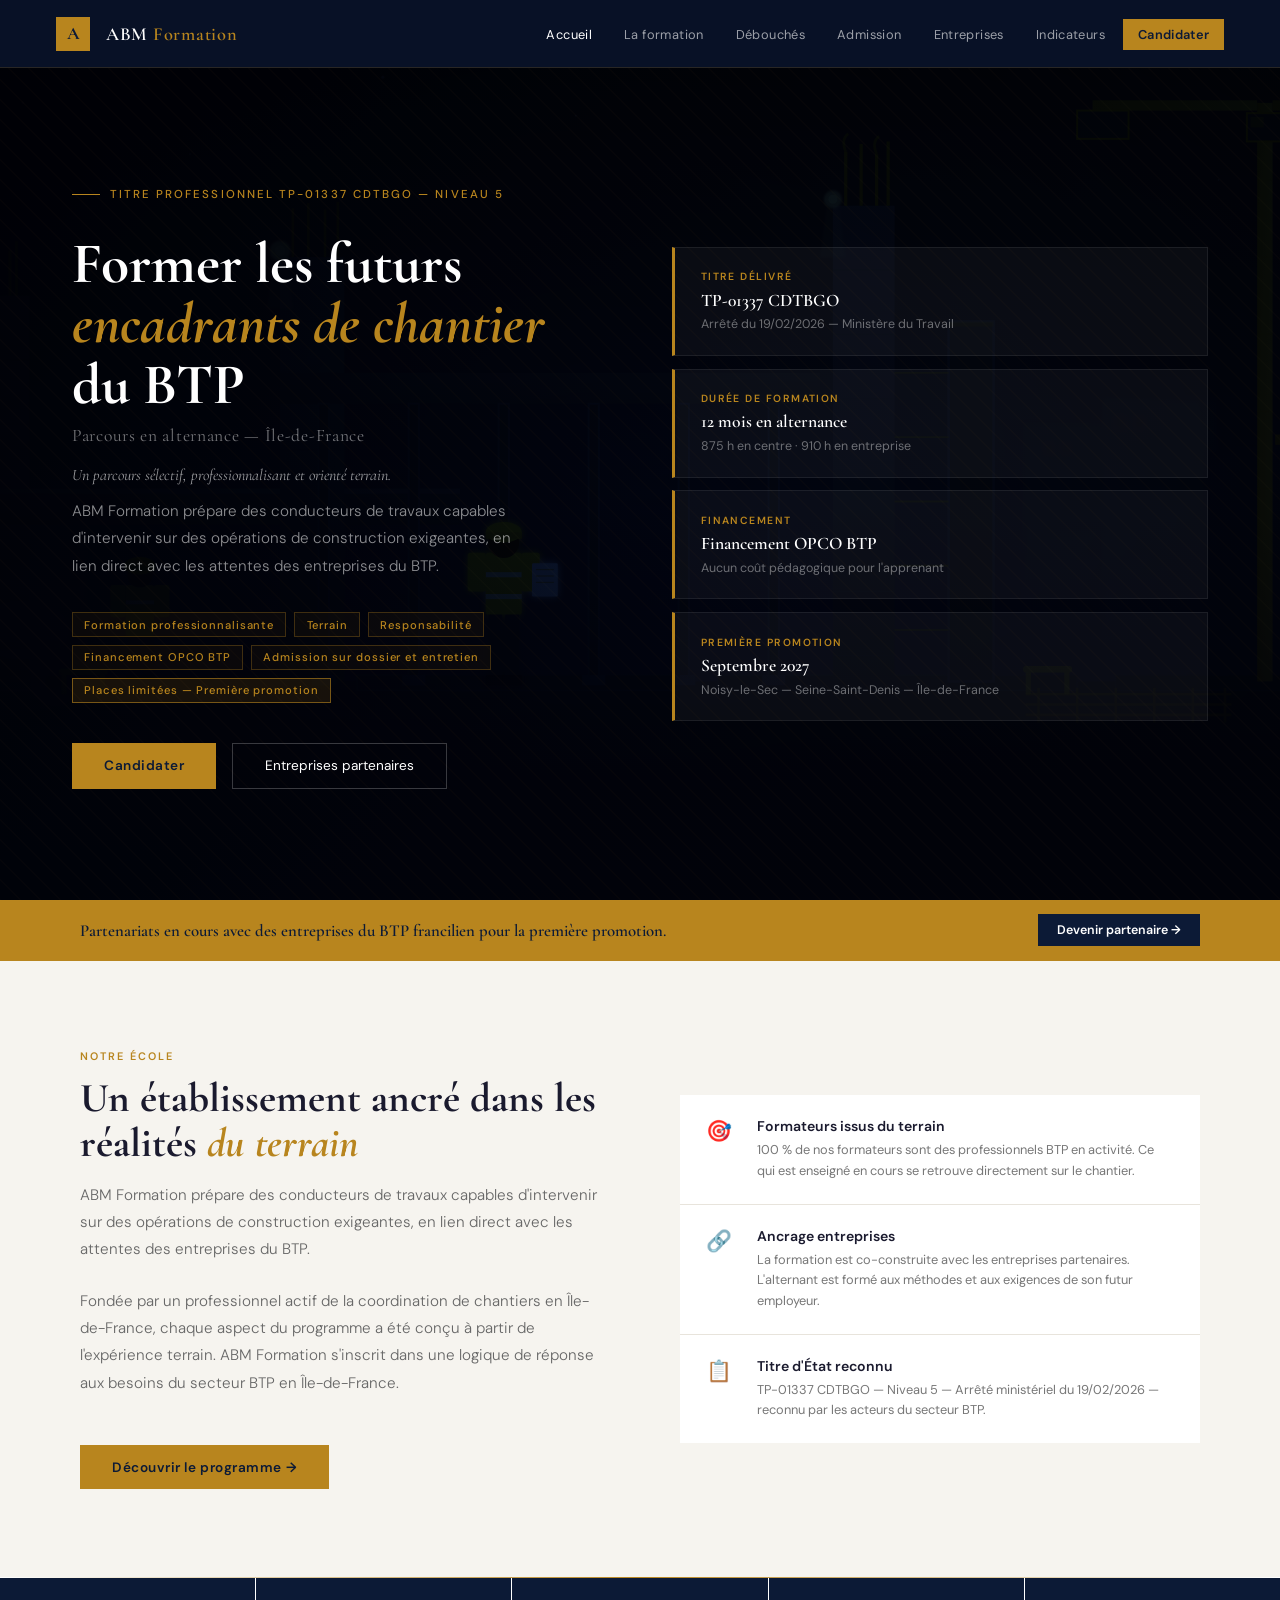
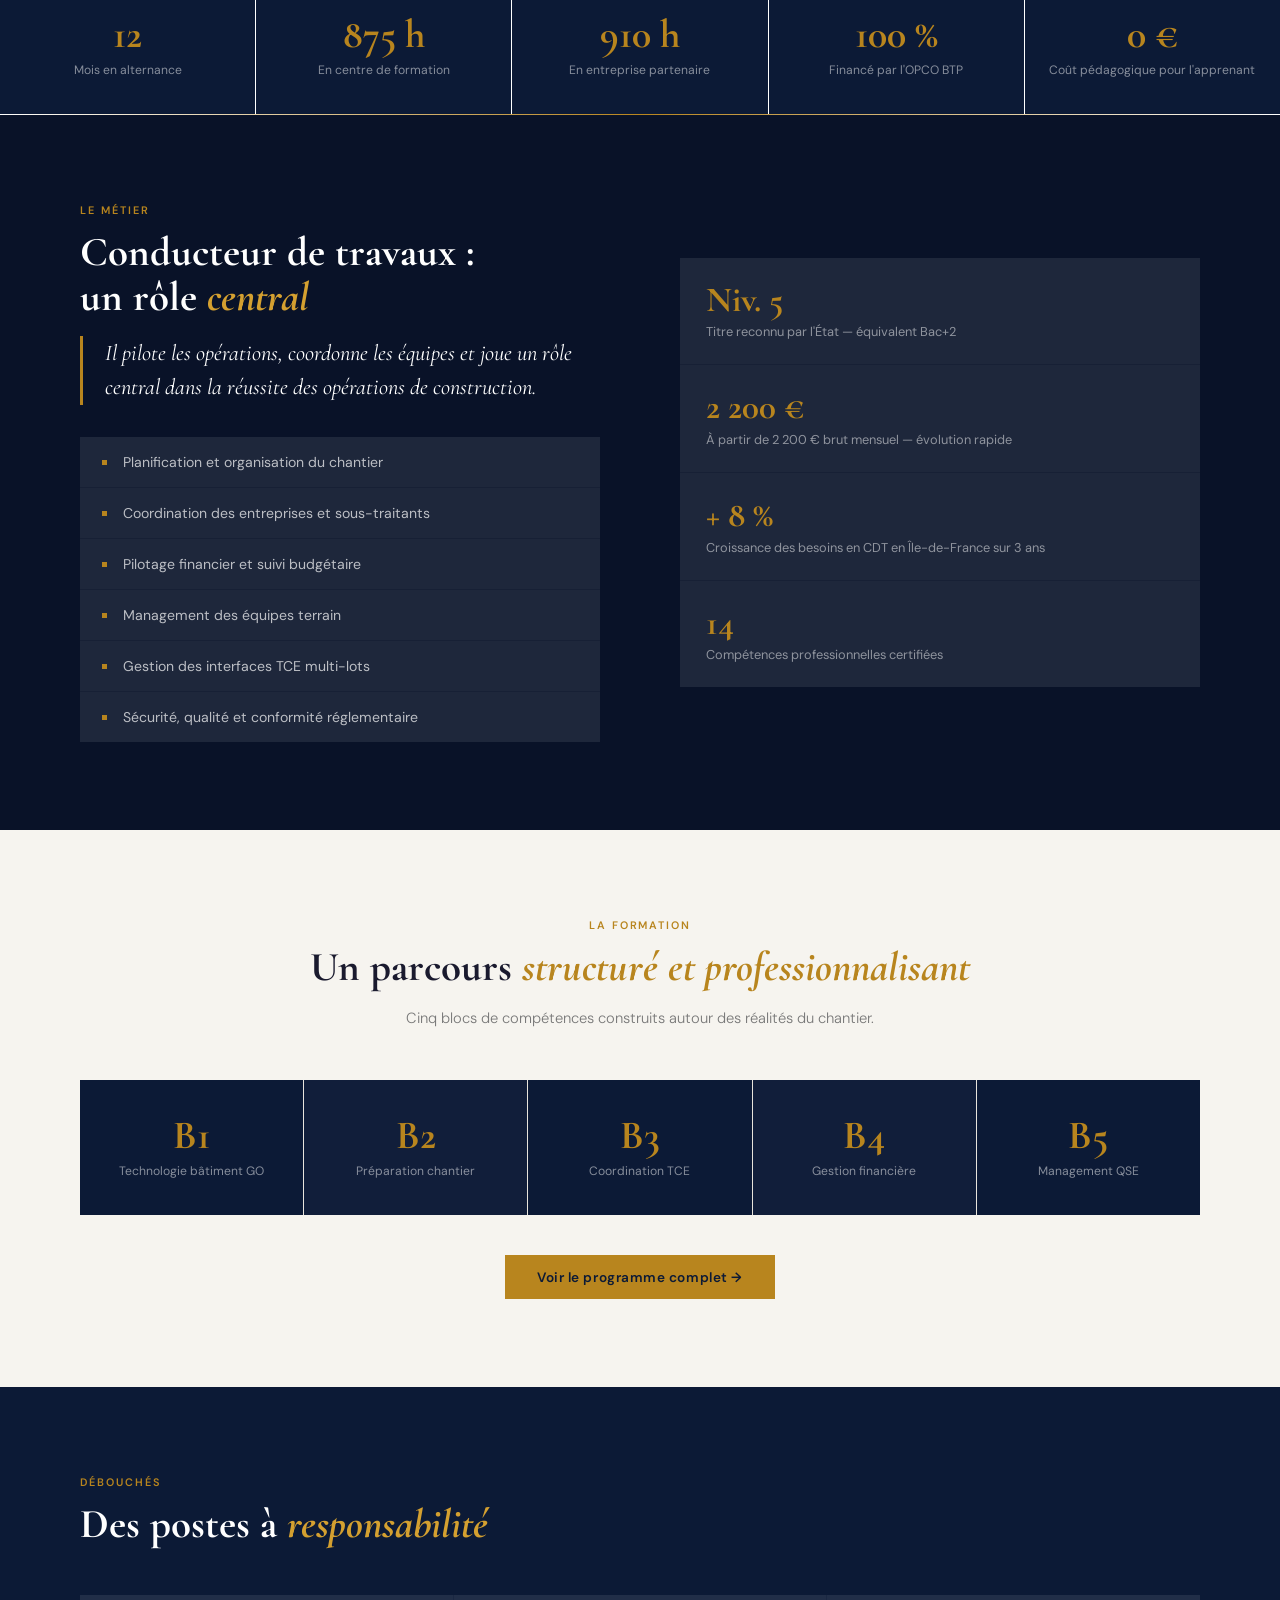
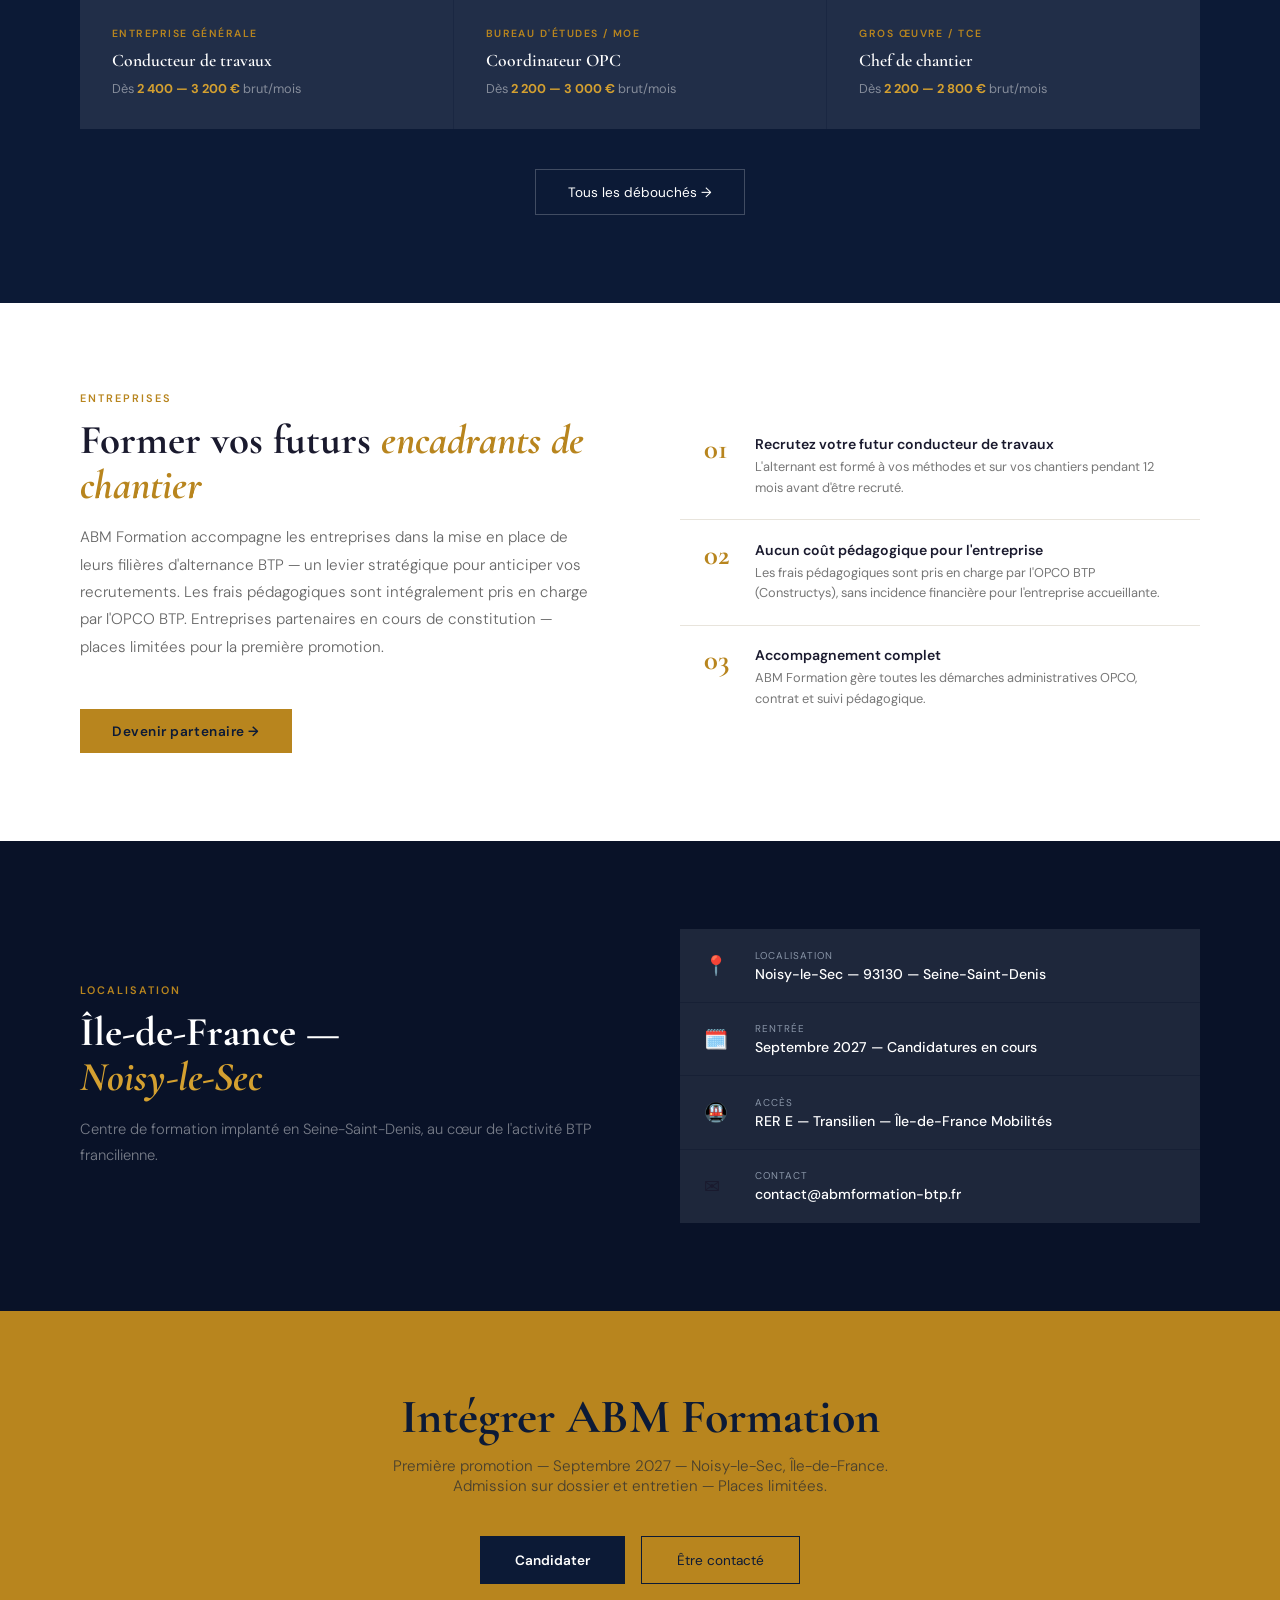
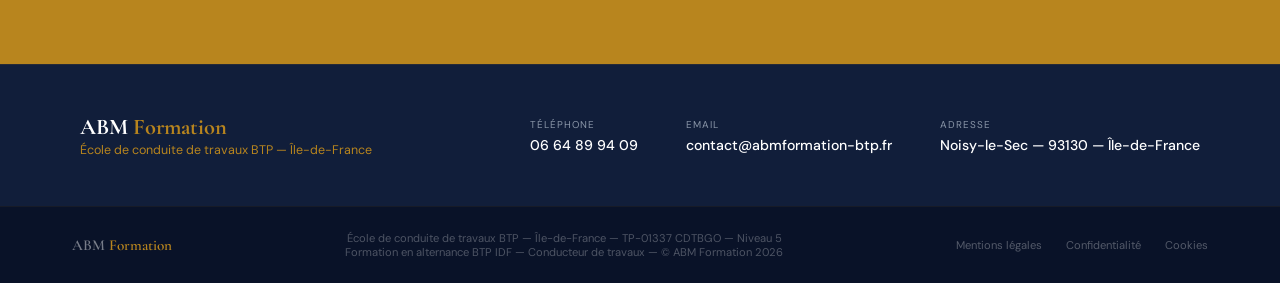
==== commit 26ee1653: "Update index.html" ====
--- a/index.html
+++ b/index.html
@@ -56,7 +56,7 @@
 
 /* ── HERO ── */
 .hero { min-height: 100vh; display: grid; grid-template-columns: 1fr 1fr; align-items: center; position: relative; overflow: hidden; padding-top: 68px; background: var(--navy2); }
-.hero-bg { position: absolute; inset: 0; background: linear-gradient(135deg, var(--navy2) 0%, #0f1f45 60%, #162040 100%); }
+.hero-bg { position: absolute; inset: 0; background: linear-gradient(135deg, var(--navy2) 0%, #0f1f45 60%, #162040 100%), url("[data-uri]") center/cover no-repeat; background-blend-mode: multiply; }
 .hero-pattern { position: absolute; inset: 0; opacity: 0.025; background-image: repeating-linear-gradient(45deg, var(--gold) 0, var(--gold) 1px, transparent 0, transparent 50%); background-size: 20px 20px; }
 .hero-left { position: relative; z-index: 1; padding: 5rem 3rem 5rem 4.5rem; }
 .hero-eyebrow { display: inline-flex; align-items: center; gap: 0.6rem; margin-bottom: 2rem; animation: fadeUp 0.7s 0.1s both; }
@@ -278,7 +278,8 @@
     <li><a onclick="showPage('debouches');history.pushState(null,'','#debouches')" id="nav-debouches">Débouchés</a></li>
     <li><a onclick="showPage('admission');history.pushState(null,'','#admission')" id="nav-admission">Admission</a></li>
     <li><a onclick="showPage('entreprises');history.pushState(null,'','#entreprises')" id="nav-entreprises">Entreprises</a></li>
-    <li><a onclick="showPage('candidater');history.pushState(null,'','#candidater')" id="nav-candidater" class="btn-nav">Candidater</a></li>
+    <li><a onclick="showPage('indicateurs');history.pushState(null,'','#indicateurs')" id="nav-indicateurs">Indicateurs</a>
+        <a onclick="showPage('candidater');history.pushState(null,'','#candidater')" id="nav-candidater" class="btn-nav">Candidater</a></li>
   </ul>
   <div class="hamburger" onclick="toggleMobile()"><span></span><span></span><span></span></div>
 </nav>
@@ -524,7 +525,7 @@
           <div class="info-card"><div class="info-card-label">Outils enseignés</div><div class="info-card-value">MS Project · AutoCAD · Revit BIM · Excel · Logiciel d'étude de prix</div></div>
           <div class="info-card"><div class="info-card-label">Évaluation</div><div class="info-card-value">Mise en situation professionnelle · Entretiens devant jury · Dossier professionnel</div></div>
           <div class="info-card"><div class="info-card-label">Certification</div><div class="info-card-value">Arrêté du 19/02/2026 — JO du 26/02/2026 — Date d'effet : 21/10/2026</div></div>
-          <div class="info-card"><div class="info-card-label">Première promotion</div><div class="info-card-value">Septembre 2027 — Noisy-le-Sec (93130) — Île-de-France</div></div>
+          <div class="info-card"><div class="info-card-label">Tarif de formation</div><div class="info-card-value">8 000 € par an — exonéré de TVA (art. 261-4-4° CGI)<br>Pris en charge intégralement par l'OPCO BTP (Constructys)<br>Aucun frais pour l'apprenant en contrat de professionnalisation</div></div><div class="info-card"><div class="info-card-label">Accès par la VAE</div><div class="info-card-value">Le Titre Professionnel TP-01337 CDTBGO est accessible par la Validation des Acquis de l'Expérience (VAE) — 1 800 € — finançable CPF<br><a href="https://vae.gouv.fr" target="_blank" style="color:var(--gold)">vae.gouv.fr</a></div></div><div class="info-card"><div class="info-card-label">Première promotion</div><div class="info-card-value">Septembre 2027 — Noisy-le-Sec (93130) — Île-de-France</div></div>
         </div>
       </div>
     </div>
@@ -871,7 +872,48 @@
       <p style="font-size:0.82rem;color:#888;line-height:1.7;padding-left:1rem;border-left:1px solid var(--lgrey)">Les montants sont calculés au prorata si la durée du contrat est inférieure à douze mois.</p>
       <p style="font-size:0.82rem;color:#888;line-height:1.7;padding-left:1rem;border-left:1px solid var(--lgrey)">En cas de recrutement d'un alternant reconnu travailleur handicapé, une aide spécifique de 6 000 € s'applique quelle que soit la taille de l'entreprise.</p>
       <p style="font-size:0.82rem;color:#888;line-height:1.7;padding-left:1rem;border-left:1px solid var(--lgrey)">Les entreprises de 250 salariés et plus doivent respecter un quota d'alternants dans leurs effectifs pour être éligibles à l'aide exceptionnelle.</p>
-      <p style="font-size:0.82rem;color:#888;line-height:1.7;padding-left:1rem;border-left:1px solid var(--lgrey)">Ces dispositifs sont susceptibles d'évoluer. Pour vérifier les conditions en vigueur : <strong style="color:var(--text)">alternance.emploi.gouv.fr</strong> ou directement auprès de Constructys.</p>
+      <p style="font-size:0.82rem;color:#888;line-height:1.7;padding-left:1rem;border-left:1px solid var(--lgrey)">Ces dispositifs sont susceptibles d'évoluer. Pour vérifier les conditions en vigueur : <strong style="color:var(--text)">alternance.emploi.gouv.fr</strong> ou directement auprès de Constructys.<br>En cas de litige : <strong style="color:var(--text)">mediateur.net</strong></p>
+    </div>
+  </div>
+</div>
+
+
+<!-- PAGE INDICATEURS DE PERFORMANCE -->
+<div id="page-indicateurs" class="page">
+  <div style="padding-top:68px;background:var(--navy2)">
+    <div style="max-width:1120px;margin:0 auto;padding:4rem 4.5rem 3.5rem" class="reveal">
+      <p class="eyebrow">Indicateurs de performance</p>
+      <h2 class="light">Résultats et <em>indicateurs qualité</em></h2>
+      <p style="font-size:0.92rem;color:rgba(255,255,255,0.45);font-weight:300;max-width:560px;line-height:1.8">ABM Formation publie ici ses indicateurs de résultats conformément aux exigences du référentiel national qualité Qualiopi. Ces indicateurs seront renseignés à l'issue de la première session de formation — septembre 2027.</p>
+    </div>
+  </div>
+  <div class="section">
+    <div class="inner">
+      <div style="display:grid;grid-template-columns:1fr 1fr;gap:1px;background:var(--lgrey);margin-bottom:3rem" class="reveal">
+        <div style="background:var(--white);padding:2rem">
+          <div style="font-size:0.65rem;font-weight:600;color:var(--gold);text-transform:uppercase;letter-spacing:0.14em;margin-bottom:0.8rem">Taux de satisfaction des apprenants</div>
+          <div style="font-family:'Cormorant Garamond',Georgia,serif;font-size:2rem;font-weight:700;color:var(--navy);margin-bottom:0.4rem">En cours de constitution</div>
+          <div style="font-size:0.82rem;color:#888">Première promotion — septembre 2027</div>
+        </div>
+        <div style="background:var(--white);padding:2rem">
+          <div style="font-size:0.65rem;font-weight:600;color:var(--gold);text-transform:uppercase;letter-spacing:0.14em;margin-bottom:0.8rem">Taux de réussite à l'examen</div>
+          <div style="font-family:'Cormorant Garamond',Georgia,serif;font-size:2rem;font-weight:700;color:var(--navy);margin-bottom:0.4rem">En cours de constitution</div>
+          <div style="font-size:0.82rem;color:#888">Titre Professionnel TP-01337 CDTBGO</div>
+        </div>
+        <div style="background:var(--white);padding:2rem">
+          <div style="font-size:0.65rem;font-weight:600;color:var(--gold);text-transform:uppercase;letter-spacing:0.14em;margin-bottom:0.8rem">Taux d'insertion professionnelle à 6 mois</div>
+          <div style="font-family:'Cormorant Garamond',Georgia,serif;font-size:2rem;font-weight:700;color:var(--navy);margin-bottom:0.4rem">En cours de constitution</div>
+          <div style="font-size:0.82rem;color:#888">Suivi post-formation — 6 mois après l'obtention du titre</div>
+        </div>
+        <div style="background:var(--white);padding:2rem">
+          <div style="font-size:0.65rem;font-weight:600;color:var(--gold);text-transform:uppercase;letter-spacing:0.14em;margin-bottom:0.8rem">Taux d'abandon</div>
+          <div style="font-family:'Cormorant Garamond',Georgia,serif;font-size:2rem;font-weight:700;color:var(--navy);margin-bottom:0.4rem">En cours de constitution</div>
+          <div style="font-size:0.82rem;color:#888">Suivi des ruptures de contrat de professionnalisation</div>
+        </div>
+      </div>
+      <div style="background:var(--off);border-left:3px solid var(--gold);padding:1.5rem 2rem" class="reveal">
+        <p style="font-size:0.85rem;color:#555;line-height:1.8;margin:0">Ces indicateurs sont publiés conformément aux exigences du Référentiel National Qualité (RNQ) — certification Qualiopi. Ils seront actualisés à l'issue de chaque session de formation. Pour toute question : <strong>contact@abmformation-btp.fr</strong></p>
+      </div>
     </div>
   </div>
 </div>
@@ -911,6 +953,7 @@
       <div class="legal-block"><div class="legal-block-title">Éditeur</div><div class="legal-block-body"><strong>ABM Formation</strong> — Auto-entrepreneur<br>SIREN : 943 293 209 — APE 8559B<br>Noisy-le-Sec (93130) — Île-de-France<br>contact@abmformation-btp.fr<br>Responsable de publication : M. ABBAR</div></div>
       <div class="legal-block"><div class="legal-block-title">Hébergement</div><div class="legal-block-body"><strong>GitHub, Inc.</strong><br>88 Colin P Kelly Jr St, San Francisco, CA 94107<br>github.com</div></div>
       <div class="legal-block"><div class="legal-block-title">Propriété intellectuelle</div><div class="legal-block-body">L'ensemble du contenu de ce site est la propriété exclusive d'<strong>ABM Formation</strong>. Toute reproduction sans autorisation écrite préalable est interdite — art. L.335-2 du CPI.</div></div>
+      <div class="legal-block"><div class="legal-block-title">Médiation</div><div class="legal-block-body">En cas de litige non résolu, l'apprenant peut saisir le médiateur national de la formation professionnelle : <strong>mediateur.net</strong>. Délai de saisine : 1 an après la réclamation initiale.</div></div>
       <div class="legal-block"><div class="legal-block-title">Données personnelles (RGPD)</div><div class="legal-block-body">Aucune donnée collectée automatiquement. Les données de contact sont conservées 3 ans. Droits d'accès, de rectification et d'effacement : <strong>contact@abmformation-btp.fr</strong>. Réclamation : cnil.fr</div></div>
       <div class="legal-block"><div class="legal-block-title">Cookies</div><div class="legal-block-body">Site statique — aucun cookie déposé par défaut. Google Fonts peut déposer des cookies de mesure d'audience anonymisée.</div></div>
       <div class="legal-block"><div class="legal-block-title">Droit applicable</div><div class="legal-block-body">Droit français. Tribunal compétent : Bobigny (93).</div></div>
@@ -967,6 +1010,25 @@
 }
 
 // ── Soumission formulaires ──
+// ── Formspree IDs ──
+const FS = {
+  candidature: "xdawqddj",  // à remplacer
+  contact:     "mlgpqllq",      // à remplacer
+  partenariat: "myknrpdg"
+};
+
+async function sendToFormspree(formId, data, onSuccess, onError) {
+  try {
+    const res = await fetch("https://formspree.io/f/" + formId, {
+      method: "POST",
+      headers: { "Content-Type": "application/json", "Accept": "application/json" },
+      body: JSON.stringify(data)
+    });
+    if (res.ok) { onSuccess(); }
+    else { const d = await res.json(); onError(d.error || "Erreur lors de l'envoi."); }
+  } catch(e) { onError("Erreur réseau. Réessayez ou écrivez à contact@abmformation-btp.fr"); }
+}
+
 function submitCandidature() {
   const nom = document.getElementById('cand-nom').value.trim();
   const prenom = document.getElementById('cand-prenom').value.trim();
@@ -974,16 +1036,27 @@
   const tel = document.getElementById('cand-tel').value.trim();
   const motivation = document.getElementById('cand-motivation').value.trim();
   if (!nom || !prenom || !email || !tel || !motivation) {
-    alert('Merci de renseigner tous les champs obligatoires (*).');
-    return;
+    alert('Merci de renseigner tous les champs obligatoires (*).'); return;
   }
   if (!/\S+@\S+\.\S+/.test(email)) {
-    alert('Merci de saisir une adresse email valide.');
-    return;
+    alert('Merci de saisir une adresse email valide.'); return;
   }
-  document.getElementById('cand-prenom-confirm').textContent = prenom;
-  document.getElementById('form-candidature').style.display = 'none';
-  document.getElementById('success-candidature').style.display = 'block';
+  const btn = document.querySelector('#form-candidature .form-submit');
+  btn.textContent = 'Envoi en cours...'; btn.disabled = true;
+  const exp = document.getElementById('cand-exp') ? document.getElementById('cand-exp').value : '';
+  const entreprise = document.getElementById('cand-entreprise') ? document.getElementById('cand-entreprise').value : '';
+  sendToFormspree(FS.candidature, {
+    nom, prenom, email, tel, motivation,
+    experience: exp, entreprise_accueil: entreprise,
+    _subject: "Candidature ABM Formation — " + prenom + " " + nom
+  }, () => {
+    document.getElementById('cand-prenom-confirm').textContent = prenom;
+    document.getElementById('form-candidature').style.display = 'none';
+    document.getElementById('success-candidature').style.display = 'block';
+  }, (err) => {
+    btn.textContent = 'Déposer ma candidature'; btn.disabled = false;
+    alert('Erreur : ' + err);
+  });
 }
 
 function submitContact() {
@@ -991,30 +1064,53 @@
   const email = document.getElementById('cont-email').value.trim();
   const message = document.getElementById('cont-message').value.trim();
   if (!nom || !email || !message) {
-    alert('Merci de renseigner tous les champs obligatoires (*).');
-    return;
+    alert('Merci de renseigner tous les champs obligatoires (*).'); return;
   }
   if (!/\S+@\S+\.\S+/.test(email)) {
-    alert('Merci de saisir une adresse email valide.');
-    return;
+    alert('Merci de saisir une adresse email valide.'); return;
   }
-  document.getElementById('form-contact').style.display = 'none';
-  document.getElementById('success-contact').style.display = 'block';
+  const btn = document.querySelector('#form-contact .form-submit');
+  btn.textContent = 'Envoi en cours...'; btn.disabled = true;
+  const tel = document.getElementById('cont-tel') ? document.getElementById('cont-tel').value.trim() : '';
+  const objet = document.getElementById('cont-objet') ? document.getElementById('cont-objet').value : '';
+  sendToFormspree(FS.contact, {
+    nom, email, tel, objet, message,
+    _subject: "Contact ABM Formation — " + objet
+  }, () => {
+    document.getElementById('form-contact').style.display = 'none';
+    document.getElementById('success-contact').style.display = 'block';
+  }, (err) => {
+    btn.textContent = 'Envoyer le message'; btn.disabled = false;
+    alert('Erreur : ' + err);
+  });
 }
 
 function submitEntreprise() {
   const societe = document.getElementById('ent-societe').value.trim();
   const email = document.getElementById('ent-email').value.trim();
   if (!societe || !email) {
-    alert('Merci de renseigner au minimum le nom de votre société et votre email.');
-    return;
+    alert('Merci de renseigner au minimum le nom de votre société et votre email.'); return;
   }
   if (!/\S+@\S+\.\S+/.test(email)) {
-    alert('Merci de saisir une adresse email valide.');
-    return;
+    alert('Merci de saisir une adresse email valide.'); return;
   }
-  document.getElementById('form-entreprise').style.display = 'none';
-  document.getElementById('success-entreprise').style.display = 'block';
+  const btn = document.querySelector('#form-entreprise .form-submit');
+  btn.textContent = 'Envoi en cours...'; btn.disabled = true;
+  const contact = document.getElementById('ent-contact') ? document.getElementById('ent-contact').value.trim() : '';
+  const tel = document.getElementById('ent-tel') ? document.getElementById('ent-tel').value.trim() : '';
+  const secteur = document.getElementById('ent-secteur') ? document.getElementById('ent-secteur').value : '';
+  const effectif = document.getElementById('ent-effectif') ? document.getElementById('ent-effectif').value : '';
+  const message = document.getElementById('ent-message') ? document.getElementById('ent-message').value.trim() : '';
+  sendToFormspree(FS.partenariat, {
+    societe, email, contact, tel, secteur, effectif, message,
+    _subject: "Partenariat ABM Formation — " + societe
+  }, () => {
+    document.getElementById('form-entreprise').style.display = 'none';
+    document.getElementById('success-entreprise').style.display = 'block';
+  }, (err) => {
+    btn.textContent = 'Envoyer la demande de partenariat'; btn.disabled = false;
+    alert('Erreur : ' + err);
+  });
 }
 
 // ── Reveal au scroll ──
@@ -1030,7 +1126,7 @@
 (function() {
   const hash = window.location.hash.replace('#','');
   const map = {'accueil':'home','formation':'formation','debouches':'debouches',
-               'admission':'admission','entreprises':'entreprises','candidater':'candidater'};
+               'admission':'admission','entreprises':'entreprises','candidater':'candidater','indicateurs':'indicateurs'};
   if (hash && map[hash]) showPage(map[hash]);
 })();
 </script>
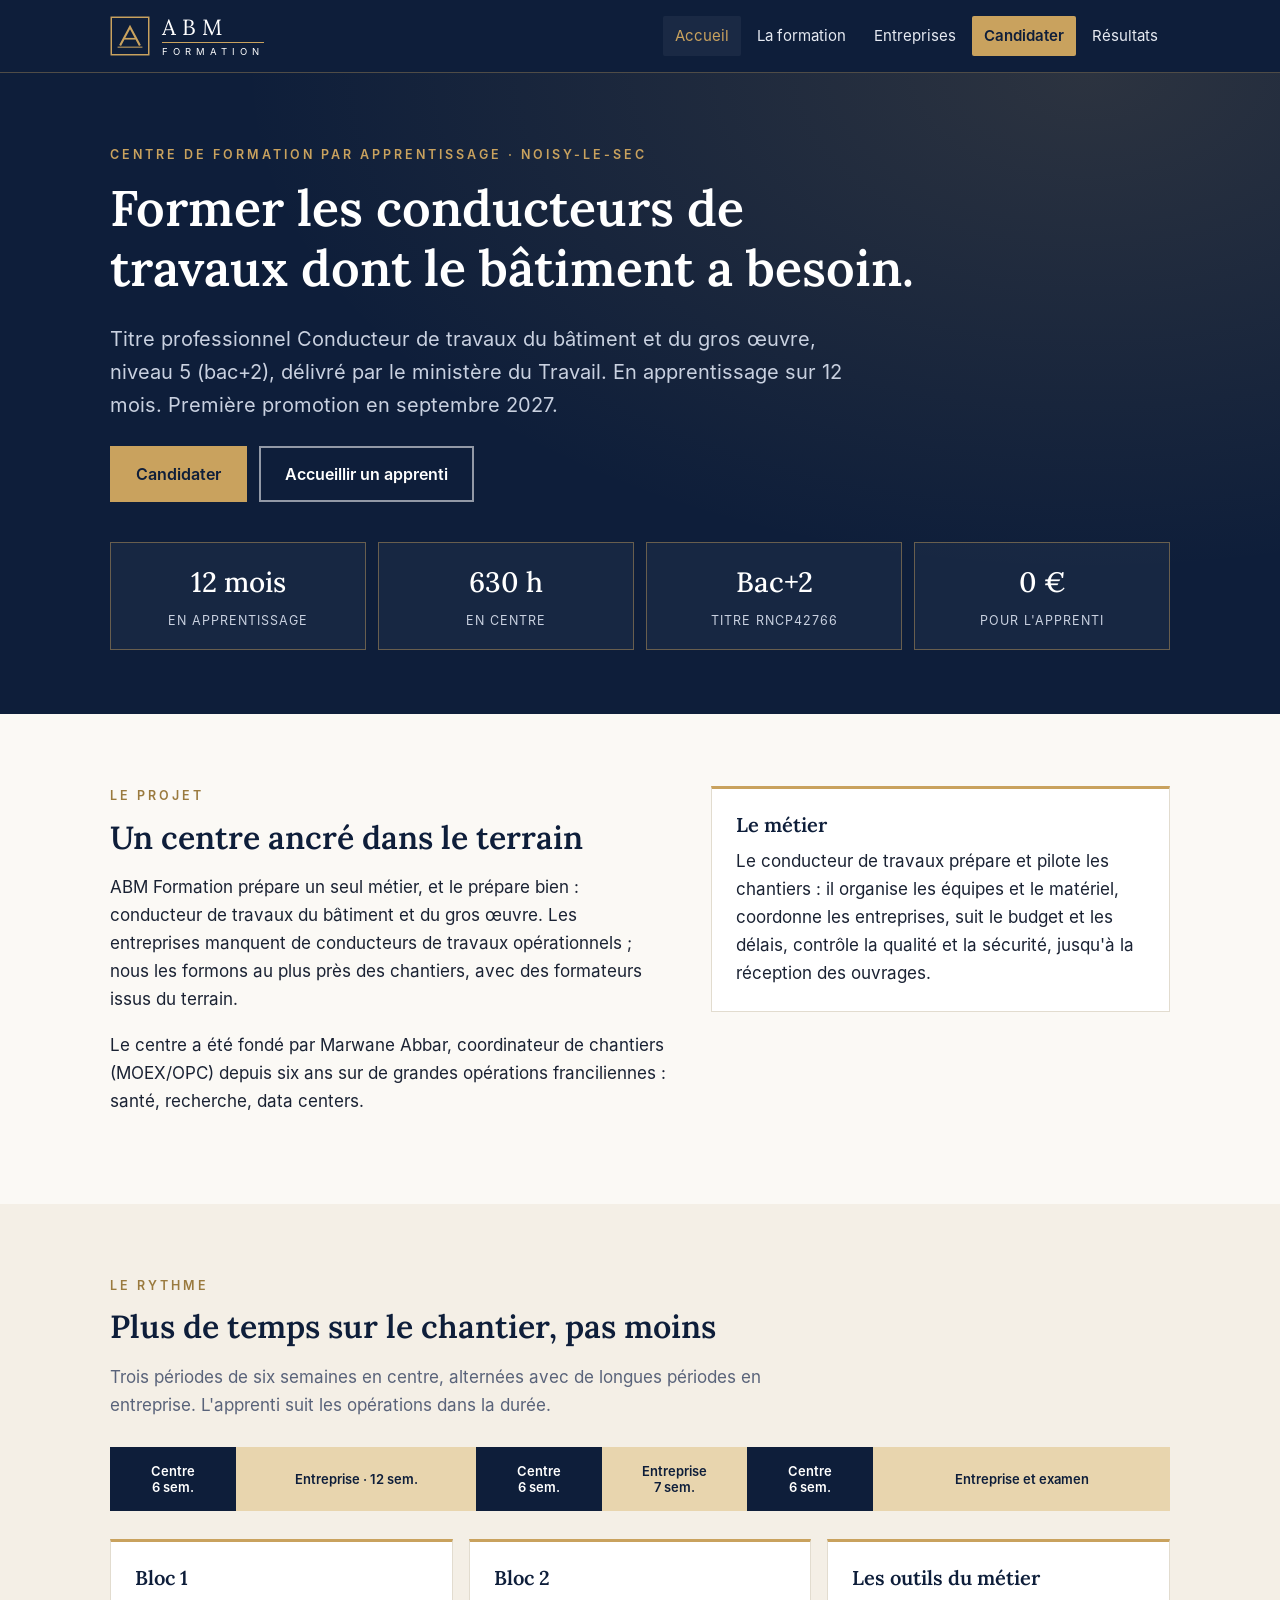
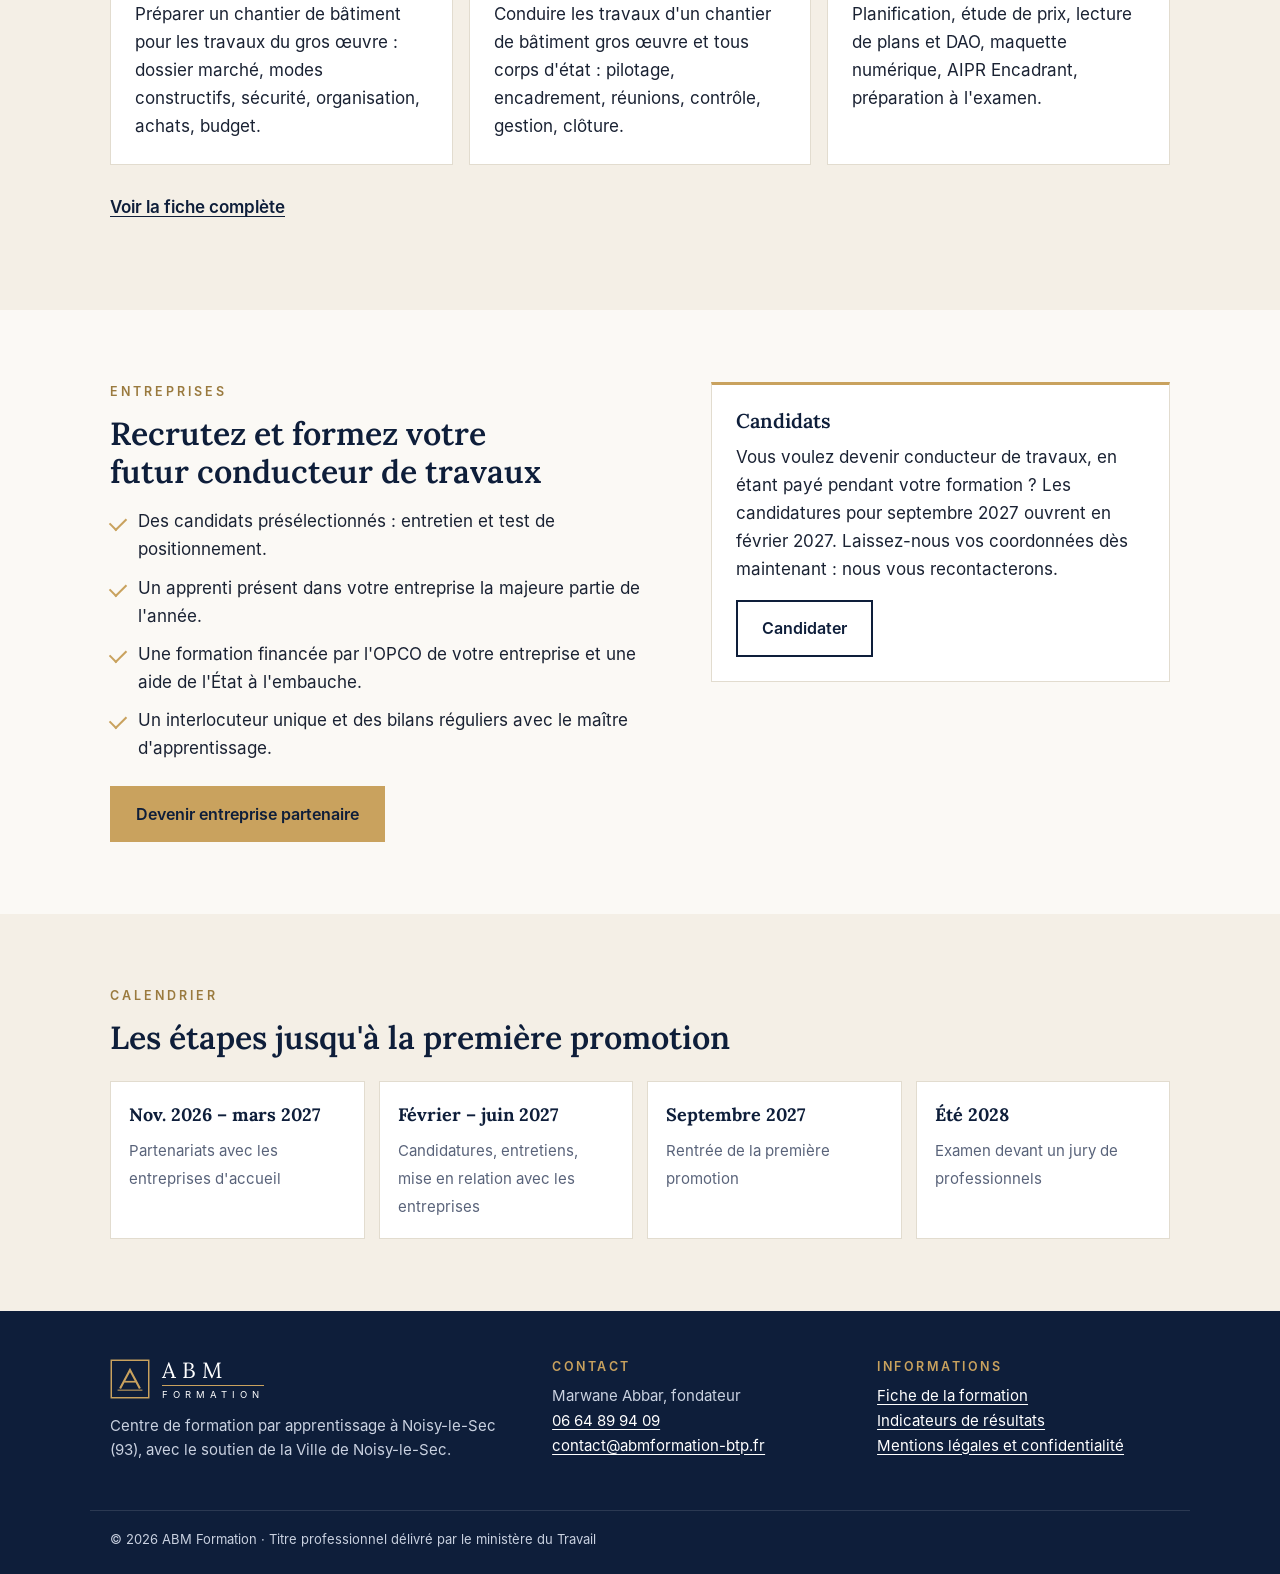
==== commit b090eff7: "Add files via upload Nouveau site ABM Formation" ====
--- a/index.html
+++ b/index.html
@@ -1,1134 +1,119 @@
-<!DOCTYPE html>
+<!doctype html>
 <html lang="fr">
 <head>
-<meta charset="UTF-8">
-<meta name="viewport" content="width=device-width, initial-scale=1.0">
-<title>ABM Formation — École de Conduite de Travaux BTP — Île-de-France</title>
-<meta name="description" content="ABM Formation prépare les conducteurs de travaux du BTP en alternance en Île-de-France. Titre Professionnel TP-01337 CDTBGO — Niveau 5.">
-<meta property="og:title" content="ABM Formation — École de Conduite de Travaux BTP">
-<meta property="og:description" content="Former les futurs encadrants de chantier du BTP. TP-01337 CDTBGO — Niveau 5 — Alternance — Île-de-France.">
+<meta charset="utf-8">
+<meta name="viewport" content="width=device-width, initial-scale=1">
+<title>ABM Formation — Conducteur de travaux en alternance à Noisy-le-Sec</title>
+<meta name="description" content="Centre de formation par apprentissage à Noisy-le-Sec : titre professionnel Conducteur de travaux du bâtiment et du gros œuvre (bac+2) en 12 mois. Première promotion en septembre 2027.">
+<link rel="canonical" href="https://abmformation-btp.fr/">
+<meta property="og:title" content="ABM Formation — Conducteur de travaux en alternance à Noisy-le-Sec">
+<meta property="og:description" content="Centre de formation par apprentissage à Noisy-le-Sec : titre professionnel Conducteur de travaux du bâtiment et du gros œuvre (bac+2) en 12 mois. Première promotion en septembre 2027.">
 <meta property="og:type" content="website">
-<meta property="og:url" content="https://abmformation-btp.fr">
-<link rel="canonical" href="https://abmformation-btp.fr">
-<link rel="preconnect" href="https://fonts.googleapis.com">
-<link rel="preconnect" href="https://fonts.gstatic.com" crossorigin>
-<link href="https://fonts.googleapis.com/css2?family=Cormorant+Garamond:ital,wght@0,400;0,600;0,700;1,400;1,600&family=DM+Sans:wght@300;400;500;600&display=swap" rel="stylesheet">
-<style>
-:root {
-  --navy:  #0C1A36;
-  --navy2: #091228;
-  --navy3: #111E3A;
-  --gold:  #B8851E;
-  --gold2: #D4A030;
-  --white: #FFFFFF;
-  --off:   #F6F4EF;
-  --grey:  #8A96A8;
-  --lgrey: #E8E4DC;
-  --text:  #1A1A2E;
-  --display: 'Cormorant Garamond', Georgia, serif;
-  --body: 'DM Sans', system-ui, sans-serif;
-}
-*, *::before, *::after { box-sizing: border-box; margin: 0; padding: 0; }
-html { scroll-behavior: smooth; }
-body { font-family: var(--body); background: var(--white); color: var(--text); overflow-x: hidden; }
-
-/* ── NAV ── */
-nav { position: fixed; top: 0; left: 0; right: 0; z-index: 100; height: 68px; display: flex; align-items: center; justify-content: space-between; padding: 0 3.5rem; background: rgba(9,18,40,0.97); backdrop-filter: blur(20px); border-bottom: 1px solid rgba(184,133,30,0.18); }
-.nav-brand { display: flex; align-items: center; gap: 1rem; text-decoration: none; cursor: pointer; }
-.nav-logo-mark { width: 34px; height: 34px; background: var(--gold); display: flex; align-items: center; justify-content: center; font-family: var(--display); font-size: 1.1rem; font-weight: 700; color: var(--navy); }
-.nav-logo-text { font-family: var(--display); font-size: 1.15rem; font-weight: 600; color: var(--white); letter-spacing: 0.04em; }
-.nav-logo-text span { color: var(--gold); }
-.nav-links { display: flex; align-items: center; gap: 0.2rem; list-style: none; }
-.nav-links a { font-size: 0.8rem; font-weight: 400; color: rgba(255,255,255,0.6); text-decoration: none; padding: 0.45rem 0.9rem; letter-spacing: 0.03em; transition: color 0.2s; cursor: pointer; }
-.nav-links a:hover, .nav-links a.active-nav { color: var(--white); }
-.nav-links .btn-nav { background: var(--gold) !important; color: var(--navy) !important; font-weight: 600 !important; transition: background 0.2s !important; }
-.nav-links .btn-nav:hover { background: var(--gold2) !important; color: var(--navy) !important; }
-.hamburger { display: none; flex-direction: column; gap: 5px; cursor: pointer; padding: 4px; }
-.hamburger span { width: 22px; height: 1.5px; background: var(--white); transition: 0.3s; }
-.mobile-nav { display: none; position: fixed; top: 68px; left: 0; right: 0; background: var(--navy2); border-bottom: 1px solid rgba(184,133,30,0.2); z-index: 99; padding: 1rem 0; }
-.mobile-nav.open { display: block; }
-.mobile-nav a { display: block; padding: 0.75rem 2rem; font-size: 0.9rem; color: rgba(255,255,255,0.75); text-decoration: none; border-bottom: 1px solid rgba(255,255,255,0.04); cursor: pointer; }
-.mobile-nav a:last-child { color: var(--gold); font-weight: 600; border-bottom: none; }
-
-/* ── PAGES ── */
-.page { display: none; }
-.page.active { display: block; }
-
-/* ── HERO ── */
-.hero { min-height: 100vh; display: grid; grid-template-columns: 1fr 1fr; align-items: center; position: relative; overflow: hidden; padding-top: 68px; background: var(--navy2); }
-.hero-bg { position: absolute; inset: 0; background: linear-gradient(135deg, var(--navy2) 0%, #0f1f45 60%, #162040 100%), url("[data-uri]") center/cover no-repeat; background-blend-mode: multiply; }
-.hero-pattern { position: absolute; inset: 0; opacity: 0.025; background-image: repeating-linear-gradient(45deg, var(--gold) 0, var(--gold) 1px, transparent 0, transparent 50%); background-size: 20px 20px; }
-.hero-left { position: relative; z-index: 1; padding: 5rem 3rem 5rem 4.5rem; }
-.hero-eyebrow { display: inline-flex; align-items: center; gap: 0.6rem; margin-bottom: 2rem; animation: fadeUp 0.7s 0.1s both; }
-.hero-eyebrow-line { width: 28px; height: 1px; background: var(--gold); }
-.hero-eyebrow-text { font-size: 0.72rem; font-weight: 500; color: var(--gold); letter-spacing: 0.18em; text-transform: uppercase; }
-h1 { font-family: var(--display); font-size: clamp(2.8rem, 4.5vw, 5rem); font-weight: 700; line-height: 1.05; color: var(--white); margin-bottom: 0.6rem; animation: fadeUp 0.7s 0.2s both; }
-h1 em { font-style: italic; color: var(--gold); }
-.hero-subtitle { font-family: var(--display); font-size: 1.1rem; font-weight: 400; color: rgba(255,255,255,0.45); margin-bottom: 1.2rem; letter-spacing: 0.04em; animation: fadeUp 0.7s 0.25s both; }
-.hero-desc { font-size: 0.95rem; color: rgba(255,255,255,0.55); line-height: 1.8; max-width: 440px; margin-bottom: 2rem; font-weight: 300; animation: fadeUp 0.7s 0.3s both; }
-.hero-tags { display: flex; gap: 0.5rem; flex-wrap: wrap; margin-bottom: 2.5rem; animation: fadeUp 0.7s 0.35s both; }
-.hero-tag { font-size: 0.7rem; font-weight: 500; color: var(--gold); letter-spacing: 0.08em; padding: 0.28rem 0.7rem; border: 1px solid rgba(184,133,30,0.3); background: rgba(184,133,30,0.05); }
-.hero-btns { display: flex; gap: 1rem; flex-wrap: wrap; animation: fadeUp 0.7s 0.4s both; }
-.btn-primary { padding: 0.85rem 2rem; background: var(--gold); color: var(--navy); font-weight: 600; font-size: 0.85rem; letter-spacing: 0.04em; text-decoration: none; transition: all 0.2s; display: inline-block; cursor: pointer; border: none; font-family: var(--body); }
-.btn-primary:hover { background: var(--gold2); transform: translateY(-2px); }
-.btn-secondary { padding: 0.85rem 2rem; background: transparent; color: var(--white); font-weight: 400; font-size: 0.85rem; border: 1px solid rgba(255,255,255,0.22); text-decoration: none; transition: all 0.2s; display: inline-block; cursor: pointer; font-family: var(--body); }
-.btn-secondary:hover { border-color: var(--gold); color: var(--gold); }
-.hero-right { position: relative; z-index: 1; padding: 5rem 4.5rem 5rem 2rem; display: flex; flex-direction: column; gap: 0.8rem; animation: fadeUp 0.7s 0.5s both; }
-.hero-card { background: rgba(255,255,255,0.04); border: 1px solid rgba(255,255,255,0.07); padding: 1.4rem 1.6rem; border-left: 3px solid var(--gold); }
-.hero-card-label { font-size: 0.65rem; font-weight: 600; color: var(--gold); letter-spacing: 0.14em; text-transform: uppercase; margin-bottom: 0.4rem; }
-.hero-card-value { font-family: var(--display); font-size: 1.1rem; font-weight: 600; color: var(--white); line-height: 1.3; }
-.hero-card-sub { font-size: 0.78rem; color: rgba(255,255,255,0.4); margin-top: 0.25rem; }
-
-/* ── COMMUNES ── */
-.section { padding: 5.5rem 4.5rem; }
-.section-off { background: var(--off); }
-.section-dark { background: var(--navy); }
-.section-navy2 { background: var(--navy2); }
-.inner { max-width: 1120px; margin: 0 auto; }
-.eyebrow { font-size: 0.68rem; font-weight: 600; color: var(--gold); letter-spacing: 0.18em; text-transform: uppercase; margin-bottom: 0.8rem; }
-h2 { font-family: var(--display); font-size: clamp(1.9rem, 3.2vw, 2.8rem); font-weight: 700; line-height: 1.1; margin-bottom: 1rem; }
-h2 em { font-style: italic; color: var(--gold); }
-h2.light { color: var(--white); }
-h2.light em { color: var(--gold2); }
-.section-lead { font-size: 0.95rem; font-weight: 300; color: var(--grey); line-height: 1.8; max-width: 520px; margin-bottom: 3rem; }
-.section-lead.on-white { color: #666; }
-.divider-gold { height: 1px; background: linear-gradient(90deg, transparent, var(--gold), transparent); }
-.grid-2 { display: grid; grid-template-columns: 1fr 1fr; gap: 5rem; align-items: center; }
-
-/* ── PILIERS ── */
-.pillars { display: flex; flex-direction: column; gap: 1px; background: var(--lgrey); }
-.pillar { background: var(--white); padding: 1.4rem 1.6rem; display: flex; align-items: flex-start; gap: 1.2rem; }
-.pillar-icon { font-size: 1.3rem; min-width: 2rem; }
-.pillar-title { font-size: 0.88rem; font-weight: 600; color: var(--text); margin-bottom: 0.3rem; }
-.pillar-desc { font-size: 0.8rem; color: #777; line-height: 1.6; }
-
-/* ── STATS ── */
-.stats-band { display: grid; grid-template-columns: repeat(5, 1fr); gap: 1px; background: rgba(255,255,255,0.08); }
-.stat-item { background: var(--navy); padding: 2.2rem 1rem; text-align: center; }
-.stat-num { font-family: var(--display); font-size: 2.5rem; font-weight: 700; color: var(--gold); line-height: 1; margin-bottom: 0.5rem; }
-.stat-label { font-size: 0.76rem; color: rgba(255,255,255,0.5); line-height: 1.4; }
-
-/* ── MÉTIER ── */
-.metier-quote { font-family: var(--display); font-size: 1.4rem; font-style: italic; color: var(--white); line-height: 1.55; border-left: 3px solid var(--gold); padding-left: 1.4rem; margin-bottom: 2rem; }
-.roles { display: flex; flex-direction: column; gap: 1px; background: rgba(255,255,255,0.06); }
-.role { background: rgba(255,255,255,0.03); padding: 1rem 1.4rem; display: flex; align-items: center; gap: 1rem; }
-.role-dot { width: 5px; height: 5px; background: var(--gold); flex-shrink: 0; }
-.role-text { font-size: 0.88rem; color: rgba(255,255,255,0.7); }
-.metier-cards { display: flex; flex-direction: column; gap: 1px; background: rgba(255,255,255,0.06); }
-.metier-card { background: rgba(255,255,255,0.03); padding: 1.5rem 1.6rem; }
-.metier-card-n { font-family: var(--display); font-size: 2.2rem; font-weight: 700; color: var(--gold); line-height: 1; margin-bottom: 0.4rem; }
-.metier-card-l { font-size: 0.8rem; color: rgba(255,255,255,0.5); }
-
-/* ── FORMATION ── */
-.blocs { display: flex; flex-direction: column; gap: 0; border: 1px solid var(--lgrey); }
-.bloc { display: flex; border-bottom: 1px solid var(--lgrey); }
-.bloc:last-child { border-bottom: none; }
-.bloc-code { width: 52px; background: var(--navy); display: flex; align-items: center; justify-content: center; font-family: var(--display); font-size: 0.95rem; font-weight: 700; color: var(--gold); flex-shrink: 0; }
-.bloc-body { flex: 1; padding: 1.2rem 1.4rem; }
-.bloc-title { font-size: 0.88rem; font-weight: 600; color: var(--text); margin-bottom: 0.3rem; }
-.bloc-detail { font-size: 0.78rem; color: #888; line-height: 1.55; }
-.bloc-hours { padding: 1.2rem 1rem; font-family: var(--display); font-size: 1.1rem; font-weight: 700; color: var(--gold); display: flex; align-items: center; min-width: 52px; justify-content: center; }
-.total-strip { background: var(--navy); color: var(--white); padding: 1rem 1.4rem; display: flex; justify-content: space-between; align-items: center; margin-top: 1px; }
-.total-strip-label { font-size: 0.82rem; }
-.total-strip-num { font-family: var(--display); font-size: 1.6rem; font-weight: 700; color: var(--gold); }
-.info-cards { display: flex; flex-direction: column; gap: 0.5rem; }
-.info-card { padding: 1.2rem 1.4rem; border-left: 3px solid var(--gold); background: var(--off); }
-.info-card-label { font-size: 0.63rem; font-weight: 600; color: var(--gold); text-transform: uppercase; letter-spacing: 0.12em; margin-bottom: 0.35rem; }
-.info-card-value { font-size: 0.88rem; color: var(--text); line-height: 1.5; }
-.info-card.dark { background: rgba(255,255,255,0.04); border-left-color: var(--gold); }
-.info-card.dark .info-card-label { color: var(--gold); }
-.info-card.dark .info-card-value { color: var(--white); }
-
-/* ── DÉBOUCHÉS ── */
-.debouches { display: grid; grid-template-columns: repeat(3, 1fr); gap: 1px; background: rgba(255,255,255,0.06); }
-.debouche { background: rgba(255,255,255,0.03); padding: 2rem; transition: background 0.2s; }
-.debouche:hover { background: rgba(255,255,255,0.06); }
-.debouche-cat { font-size: 0.65rem; font-weight: 600; color: var(--gold); letter-spacing: 0.14em; text-transform: uppercase; margin-bottom: 0.6rem; }
-.debouche-title { font-family: var(--display); font-size: 1.1rem; font-weight: 600; color: var(--white); margin-bottom: 0.6rem; }
-.debouche-sal { font-size: 0.8rem; color: rgba(255,255,255,0.45); }
-.debouche-sal strong { color: var(--gold2); }
-
-/* ── AVANTAGES ── */
-.avantages { display: flex; flex-direction: column; gap: 1px; background: var(--lgrey); }
-.avantage { background: var(--white); padding: 1.3rem 1.5rem; display: flex; gap: 1.2rem; align-items: flex-start; }
-.av-num { font-family: var(--display); font-size: 1.8rem; font-weight: 700; color: var(--gold); min-width: 2rem; line-height: 1; }
-.av-title { font-size: 0.88rem; font-weight: 600; color: var(--text); margin-bottom: 0.25rem; }
-.av-desc { font-size: 0.8rem; color: #777; line-height: 1.6; }
-
-/* ── LOCALISATION ── */
-.local-items { display: flex; flex-direction: column; gap: 1px; background: rgba(255,255,255,0.06); }
-.local-item { background: rgba(255,255,255,0.03); padding: 1.2rem 1.5rem; display: flex; gap: 1.2rem; align-items: center; }
-.local-icon { font-size: 1.2rem; min-width: 2rem; }
-.local-label { font-size: 0.62rem; color: var(--grey); text-transform: uppercase; letter-spacing: 0.1em; margin-bottom: 0.2rem; }
-.local-value { font-size: 0.88rem; color: var(--white); font-weight: 500; }
-
-/* ── CTA ── */
-.cta-section { background: var(--gold); padding: 5rem 4.5rem; text-align: center; }
-.cta-section h2 { font-family: var(--display); font-size: clamp(2rem, 4vw, 3rem); font-weight: 700; color: var(--navy); margin-bottom: 0.8rem; }
-.cta-section p { font-size: 0.95rem; color: rgba(12,26,54,0.65); margin-bottom: 2.5rem; font-weight: 300; }
-.cta-btns { display: flex; gap: 1rem; justify-content: center; flex-wrap: wrap; }
-.btn-dark { padding: 0.9rem 2.2rem; background: var(--navy); color: var(--white); font-weight: 600; font-size: 0.85rem; text-decoration: none; transition: background 0.2s; display: inline-block; cursor: pointer; border: none; font-family: var(--body); }
-.btn-dark:hover { background: var(--navy3); }
-.btn-outline-dark { padding: 0.9rem 2.2rem; background: transparent; color: var(--navy); font-weight: 400; font-size: 0.85rem; border: 1.5px solid var(--navy); text-decoration: none; transition: all 0.2s; display: inline-block; cursor: pointer; font-family: var(--body); }
-.btn-outline-dark:hover { background: var(--navy); color: var(--white); }
-
-/* ── FORMULAIRES ── */
-.form-section { padding: 5rem 4.5rem; background: var(--off); }
-.form-wrap { max-width: 640px; margin: 0 auto; }
-.form-title { font-family: var(--display); font-size: 2rem; font-weight: 700; color: var(--text); margin-bottom: 0.5rem; }
-.form-subtitle { font-size: 0.9rem; color: #777; margin-bottom: 2.5rem; line-height: 1.6; }
-.form-group { margin-bottom: 1.2rem; }
-.form-label { display: block; font-size: 0.78rem; font-weight: 600; color: var(--text); letter-spacing: 0.04em; margin-bottom: 0.45rem; }
-.form-label span { color: var(--gold); }
-.form-input, .form-select, .form-textarea { width: 100%; padding: 0.85rem 1rem; font-size: 0.88rem; font-family: var(--body); color: var(--text); background: var(--white); border: 1px solid var(--lgrey); outline: none; transition: border-color 0.2s; }
-.form-input:focus, .form-select:focus, .form-textarea:focus { border-color: var(--gold); }
-.form-textarea { resize: vertical; min-height: 120px; }
-.form-row { display: grid; grid-template-columns: 1fr 1fr; gap: 1rem; }
-.form-submit { width: 100%; padding: 1rem; background: var(--navy); color: var(--white); font-size: 0.9rem; font-weight: 600; font-family: var(--body); border: none; cursor: pointer; letter-spacing: 0.04em; transition: background 0.2s; margin-top: 0.5rem; }
-.form-submit:hover { background: var(--gold); color: var(--navy); }
-.form-success { display: none; background: var(--navy); color: var(--white); padding: 2rem; text-align: center; border-left: 4px solid var(--gold); }
-.form-success h3 { font-family: var(--display); font-size: 1.4rem; color: var(--gold); margin-bottom: 0.5rem; }
-.form-success p { font-size: 0.88rem; color: rgba(255,255,255,0.7); line-height: 1.6; }
-.form-tabs { display: flex; gap: 1px; background: var(--lgrey); margin-bottom: 2.5rem; }
-.form-tab { flex: 1; padding: 0.85rem; font-size: 0.82rem; font-weight: 600; color: #888; background: var(--white); border: none; cursor: pointer; transition: all 0.2s; font-family: var(--body); letter-spacing: 0.03em; }
-.form-tab.active { background: var(--navy); color: var(--gold); }
-.form-panel { display: none; }
-.form-panel.active { display: block; }
-.form-note { font-size: 0.78rem; color: #999; margin-top: 0.4rem; line-height: 1.5; }
-.form-divider { height: 1px; background: var(--lgrey); margin: 1.5rem 0; }
-
-/* ── CONTACT STRIP ── */
-.contact-strip { background: var(--navy3); padding: 3rem 4.5rem; border-top: 1px solid rgba(184,133,30,0.12); }
-.contact-inner { max-width: 1120px; margin: 0 auto; display: flex; justify-content: space-between; align-items: center; gap: 2rem; flex-wrap: wrap; }
-.contact-brand { font-family: var(--display); font-size: 1.4rem; font-weight: 700; color: var(--white); }
-.contact-brand span { color: var(--gold); }
-.contact-role { font-size: 0.78rem; color: var(--gold); margin-top: 0.15rem; }
-.contact-details { display: flex; gap: 3rem; flex-wrap: wrap; }
-.contact-detail-label { font-size: 0.62rem; color: var(--grey); text-transform: uppercase; letter-spacing: 0.1em; margin-bottom: 0.3rem; }
-.contact-detail-value { font-size: 0.88rem; color: var(--white); font-weight: 500; }
-
-/* ── FOOTER ── */
-footer { background: var(--navy2); padding: 1.5rem 4.5rem; display: flex; justify-content: space-between; align-items: center; flex-wrap: wrap; gap: 1rem; border-top: 1px solid rgba(184,133,30,0.08); }
-.footer-logo { font-family: var(--display); font-size: 0.95rem; font-weight: 600; color: rgba(255,255,255,0.45); }
-.footer-logo span { color: var(--gold); }
-.footer-info { font-size: 0.7rem; color: rgba(255,255,255,0.28); text-align: center; }
-.footer-links { display: flex; gap: 1.5rem; }
-.footer-links a { font-size: 0.7rem; color: rgba(255,255,255,0.3); text-decoration: none; transition: color 0.2s; cursor: pointer; }
-.footer-links a:hover { color: var(--gold); }
-
-/* ── LÉGAL ── */
-.legal-wrap { padding: 4rem 4.5rem; background: var(--navy2); }
-.legal-grid { display: grid; grid-template-columns: 1fr 1fr; gap: 1rem; max-width: 1120px; margin: 0 auto; }
-.legal-block { background: rgba(255,255,255,0.03); border-left: 2px solid rgba(184,133,30,0.3); padding: 1.4rem 1.6rem; }
-.legal-block-title { font-size: 0.67rem; font-weight: 600; color: var(--gold); text-transform: uppercase; letter-spacing: 0.1em; margin-bottom: 0.6rem; }
-.legal-block-body { font-size: 0.8rem; color: rgba(255,255,255,0.5); line-height: 1.75; }
-.legal-block-body strong { color: rgba(255,255,255,0.75); }
-.legal-bottom { background: var(--navy2); padding: 1.2rem 4.5rem; border-top: 1px solid rgba(184,133,30,0.08); text-align: center; }
-.legal-bottom p { font-size: 0.7rem; color: rgba(255,255,255,0.28); line-height: 1.8; }
-
-/* ── ANIMATIONS ── */
-@keyframes fadeUp { from { opacity: 0; transform: translateY(20px); } to { opacity: 1; transform: translateY(0); } }
-.reveal { opacity: 0; transform: translateY(22px); transition: opacity 0.6s ease, transform 0.6s ease; }
-.reveal.in { opacity: 1; transform: translateY(0); }
-.d1 { transition-delay: 0.1s; } .d2 { transition-delay: 0.2s; } .d3 { transition-delay: 0.3s; }
-
-/* ── RESPONSIVE ── */
-@media (max-width: 1024px) {
-  .hero { grid-template-columns: 1fr; }
-  .hero-right { display: none; }
-  .grid-2 { grid-template-columns: 1fr; gap: 2.5rem; }
-  .stats-band { grid-template-columns: repeat(3, 1fr); }
-  .debouches { grid-template-columns: 1fr 1fr; }
-}
-@media (max-width: 768px) {
-  nav { padding: 0 1.5rem; }
-  .nav-links { display: none; }
-  .hamburger { display: flex; }
-  .section, .form-section { padding: 3.5rem 1.5rem; }
-  .hero-left { padding: 3.5rem 1.5rem 3rem; }
-  .stats-band { grid-template-columns: 1fr 1fr; }
-  .debouches { grid-template-columns: 1fr; }
-  .hero-btns { flex-direction: column; }
-  .form-row { grid-template-columns: 1fr; }
-  .contact-strip { padding: 2rem 1.5rem; }
-  .contact-inner { flex-direction: column; align-items: flex-start; }
-  footer { padding: 1.5rem; flex-direction: column; text-align: center; }
-  .legal-wrap { padding: 3rem 1.5rem; }
-  .legal-grid { grid-template-columns: 1fr; }
-  .legal-bottom { padding: 1rem 1.5rem; }
-  .cta-section { padding: 4rem 1.5rem; }
-}
-@media (max-width: 480px) {
-  h1 { font-size: 2.4rem; }
-  .stat-num { font-size: 2rem; }
-}
-</style>
+<meta property="og:locale" content="fr_FR">
+<link rel="icon" href="assets/favicon.svg" type="image/svg+xml">
+<link rel="stylesheet" href="assets/style.css">
 </head>
 <body>
+<a class="skip" href="#contenu">Aller au contenu</a>
+<header class="site-header">
+ <div class="wrap bar">
+  <a class="brand" href="index.html" aria-label="ABM Formation, accueil"><svg class="mark" viewBox="0 0 190 190" aria-hidden="true"><rect x="6" y="6" width="178" height="178" fill="none" stroke="currentColor" stroke-width="7"/><path d="M48 140 L95 52 L142 140" fill="none" stroke="currentColor" stroke-width="10"/><line x1="68" y1="108" x2="122" y2="108" stroke="currentColor" stroke-width="8"/><line x1="36" y1="148" x2="154" y2="148" stroke="currentColor" stroke-width="5"/></svg><span class="brand-txt"><span class="b1">ABM</span><span class="b2">FORMATION</span></span></a>
+  <button class="burger" aria-expanded="false" aria-controls="menu" onclick="var m=document.getElementById('menu');var o=m.classList.toggle('open');this.setAttribute('aria-expanded',o)">Menu</button>
+  <nav id="menu" class="nav" aria-label="Navigation principale"><a href="index.html" aria-current="page">Accueil</a><a href="formation.html">La formation</a><a href="entreprises.html">Entreprises</a><a href="candidater.html">Candidater</a><a href="indicateurs.html">Résultats</a></nav>
+ </div>
+</header>
+<main id="contenu">
 
-<!-- NAV -->
-<nav>
-  <div class="nav-brand" onclick="showPage('home')">
-    <div class="nav-logo-mark">A</div>
-    <span class="nav-logo-text">ABM <span>Formation</span></span>
+<section class="hero">
+ <div class="wrap">
+  <p class="kick">Centre de formation par apprentissage · Noisy-le-Sec</p>
+  <h1>Former les conducteurs de travaux dont le bâtiment a besoin.</h1>
+  <p class="lead">Titre professionnel Conducteur de travaux du bâtiment et du gros œuvre, niveau 5 (bac+2), délivré par le ministère du Travail. En apprentissage sur 12 mois. Première promotion en septembre 2027.</p>
+  <div class="actions"><a class="btn" href="candidater.html">Candidater</a><a class="btn ghost" href="entreprises.html">Accueillir un apprenti</a></div>
+  <ul class="kpis">
+   <li><b>12 mois</b><span>en apprentissage</span></li>
+   <li><b>630 h</b><span>en centre</span></li>
+   <li><b>Bac+2</b><span>titre RNCP42766</span></li>
+   <li><b>0 €</b><span>pour l'apprenti</span></li>
+  </ul>
+ </div>
+</section>
+
+<section class="sec">
+ <div class="wrap two">
+  <div>
+   <p class="kick dark">Le projet</p>
+   <h2>Un centre ancré dans le terrain</h2>
+   <p>ABM Formation prépare un seul métier, et le prépare bien : conducteur de travaux du bâtiment et du gros œuvre. Les entreprises manquent de conducteurs de travaux opérationnels ; nous les formons au plus près des chantiers, avec des formateurs issus du terrain.</p>
+   <p>Le centre a été fondé par Marwane Abbar, coordinateur de chantiers (MOEX/OPC) depuis six ans sur de grandes opérations franciliennes : santé, recherche, data centers.</p>
   </div>
-  <ul class="nav-links">
-    <li><a onclick="showPage('home');history.pushState(null,'','#accueil')" id="nav-home" class="active-nav">Accueil</a></li>
-    <li><a onclick="showPage('formation');history.pushState(null,'','#formation')" id="nav-formation">La formation</a></li>
-    <li><a onclick="showPage('debouches');history.pushState(null,'','#debouches')" id="nav-debouches">Débouchés</a></li>
-    <li><a onclick="showPage('admission');history.pushState(null,'','#admission')" id="nav-admission">Admission</a></li>
-    <li><a onclick="showPage('entreprises');history.pushState(null,'','#entreprises')" id="nav-entreprises">Entreprises</a></li>
-    <li><a onclick="showPage('indicateurs');history.pushState(null,'','#indicateurs')" id="nav-indicateurs">Indicateurs</a>
-        <a onclick="showPage('candidater');history.pushState(null,'','#candidater')" id="nav-candidater" class="btn-nav">Candidater</a></li>
-  </ul>
-  <div class="hamburger" onclick="toggleMobile()"><span></span><span></span><span></span></div>
-</nav>
+  <div class="card">
+   <h3>Le métier</h3>
+   <p>Le conducteur de travaux prépare et pilote les chantiers : il organise les équipes et le matériel, coordonne les entreprises, suit le budget et les délais, contrôle la qualité et la sécurité, jusqu'à la réception des ouvrages.</p>
+  </div>
+ </div>
+</section>
 
-<div class="mobile-nav" id="mobileNav">
-  <a onclick="showPage('home');history.pushState(null,'','#accueil');toggleMobile()">Accueil</a>
-  <a onclick="showPage('formation');history.pushState(null,'','#formation');toggleMobile()">La formation</a>
-  <a onclick="showPage('debouches');history.pushState(null,'','#debouches');toggleMobile()">Débouchés</a>
-  <a onclick="showPage('admission');history.pushState(null,'','#admission');toggleMobile()">Admission</a>
-  <a onclick="showPage('entreprises');history.pushState(null,'','#entreprises');toggleMobile()">Entreprises</a>
-  <a onclick="showPage('candidater');history.pushState(null,'','#candidater');toggleMobile()">Candidater →</a>
-</div>
+<section class="sec alt">
+ <div class="wrap">
+  <p class="kick dark">Le rythme</p>
+  <h2>Plus de temps sur le chantier, pas moins</h2>
+  <p class="intro">Trois périodes de six semaines en centre, alternées avec de longues périodes en entreprise. L'apprenti suit les opérations dans la durée.</p>
+  <div class="timeline" role="img" aria-label="Centre 6 semaines, entreprise 12 semaines, centre 6 semaines, entreprise 7 semaines, centre 6 semaines, puis entreprise et examen">
+   <span class="c" style="flex:6">Centre<br>6 sem.</span><span class="e" style="flex:12">Entreprise · 12 sem.</span><span class="c" style="flex:6">Centre<br>6 sem.</span><span class="e" style="flex:7">Entreprise<br>7 sem.</span><span class="c" style="flex:6">Centre<br>6 sem.</span><span class="e" style="flex:15">Entreprise et examen</span>
+  </div>
+  <div class="grid3">
+   <div class="card"><h3>Bloc 1</h3><p>Préparer un chantier de bâtiment pour les travaux du gros œuvre : dossier marché, modes constructifs, sécurité, organisation, achats, budget.</p></div>
+   <div class="card"><h3>Bloc 2</h3><p>Conduire les travaux d'un chantier de bâtiment gros œuvre et tous corps d'état : pilotage, encadrement, réunions, contrôle, gestion, clôture.</p></div>
+   <div class="card"><h3>Les outils du métier</h3><p>Planification, étude de prix, lecture de plans et DAO, maquette numérique, AIPR Encadrant, préparation à l'examen.</p></div>
+  </div>
+  <p><a class="link" href="formation.html">Voir la fiche complète</a></p>
+ </div>
+</section>
 
-<!-- ══════════════════════════════════════
-     PAGE ACCUEIL
-══════════════════════════════════════ -->
-<div id="page-home" class="page active">
+<section class="sec">
+ <div class="wrap two">
+  <div>
+   <p class="kick dark">Entreprises</p>
+   <h2>Recrutez et formez votre futur conducteur de travaux</h2>
+   <ul class="ticks">
+    <li>Des candidats présélectionnés : entretien et test de positionnement.</li>
+    <li>Un apprenti présent dans votre entreprise la majeure partie de l'année.</li>
+    <li>Une formation financée par l'OPCO de votre entreprise et une aide de l'État à l'embauche.</li>
+    <li>Un interlocuteur unique et des bilans réguliers avec le maître d'apprentissage.</li>
+   </ul>
+   <a class="btn" href="entreprises.html">Devenir entreprise partenaire</a>
+  </div>
+  <div class="card">
+   <h3>Candidats</h3>
+   <p>Vous voulez devenir conducteur de travaux, en étant payé pendant votre formation ? Les candidatures pour septembre 2027 ouvrent en février 2027. Laissez-nous vos coordonnées dès maintenant : nous vous recontacterons.</p>
+   <a class="btn ghost dark" href="candidater.html">Candidater</a>
+  </div>
+ </div>
+</section>
 
-  <div class="hero">
-    <div class="hero-bg"></div>
-    <div class="hero-pattern"></div>
-    <div class="hero-left">
-      <div class="hero-eyebrow">
-        <div class="hero-eyebrow-line"></div>
-        <span class="hero-eyebrow-text">Titre Professionnel TP-01337 CDTBGO — Niveau 5</span>
-      </div>
-      <h1>Former les futurs<br><em>encadrants de chantier</em><br>du BTP</h1>
-      <p class="hero-subtitle">Parcours en alternance — Île-de-France</p>
-      <p style="font-family:var(--display);font-size:1rem;font-style:italic;color:rgba(255,255,255,0.6);margin-bottom:0.8rem;animation:fadeUp 0.7s 0.27s both">Un parcours sélectif, professionnalisant et orienté terrain.</p>
-      <p class="hero-desc">ABM Formation prépare des conducteurs de travaux capables d'intervenir sur des opérations de construction exigeantes, en lien direct avec les attentes des entreprises du BTP.</p>
-      <div class="hero-tags">
-        <span class="hero-tag">Formation professionnalisante</span>
-        <span class="hero-tag">Terrain</span>
-        <span class="hero-tag">Responsabilité</span>
-        <span class="hero-tag">Financement OPCO BTP</span>
-        <span class="hero-tag">Admission sur dossier et entretien</span>
-        <span class="hero-tag" style="border-color:rgba(184,133,30,0.6);background:rgba(184,133,30,0.12)">Places limitées — Première promotion</span>
-      </div>
-      <div class="hero-btns">
-        <button class="btn-primary" onclick="showPage('candidater')">Candidater</button>
-        <button class="btn-secondary" onclick="showPage('entreprises')">Entreprises partenaires</button>
-      </div>
-    </div>
-    <div class="hero-right">
-      <div class="hero-card"><div class="hero-card-label">Titre délivré</div><div class="hero-card-value">TP-01337 CDTBGO</div><div class="hero-card-sub">Arrêté du 19/02/2026 — Ministère du Travail</div></div>
-      <div class="hero-card"><div class="hero-card-label">Durée de formation</div><div class="hero-card-value">12 mois en alternance</div><div class="hero-card-sub">875 h en centre · 910 h en entreprise</div></div>
-      <div class="hero-card"><div class="hero-card-label">Financement</div><div class="hero-card-value">Financement OPCO BTP</div><div class="hero-card-sub">Aucun coût pédagogique pour l'apprenant</div></div>
-      <div class="hero-card"><div class="hero-card-label">Première promotion</div><div class="hero-card-value">Septembre 2027</div><div class="hero-card-sub">Noisy-le-Sec — Seine-Saint-Denis — Île-de-France</div></div>
-    </div>
-  </div>
+<section class="sec alt">
+ <div class="wrap">
+  <p class="kick dark">Calendrier</p>
+  <h2>Les étapes jusqu'à la première promotion</h2>
+  <ol class="steps">
+   <li><b>Nov. 2026 – mars 2027</b><span>Partenariats avec les entreprises d'accueil</span></li>
+   <li><b>Février – juin 2027</b><span>Candidatures, entretiens, mise en relation avec les entreprises</span></li>
+   <li><b>Septembre 2027</b><span>Rentrée de la première promotion</span></li>
+   <li><b>Été 2028</b><span>Examen devant un jury de professionnels</span></li>
+  </ol>
+ </div>
+</section>
 
-  <!-- BANDEAU PREUVE SOCIALE -->
-  <div style="background:var(--gold);padding:0.9rem 4.5rem">
-    <div style="max-width:1120px;margin:0 auto;display:flex;align-items:center;justify-content:space-between;flex-wrap:wrap;gap:1rem">
-      <p style="font-family:'Cormorant Garamond',Georgia,serif;font-size:1.05rem;font-weight:600;color:var(--navy);margin:0">
-        Partenariats en cours avec des entreprises du BTP francilien pour la première promotion.
-      </p>
-      <button onclick="showPage('entreprises')" style="background:var(--navy);color:var(--white);border:none;padding:0.5rem 1.2rem;font-size:0.78rem;font-weight:600;cursor:pointer;font-family:var(--body);white-space:nowrap">Devenir partenaire →</button>
-    </div>
-  </div>
-
-  <!-- POSITIONNEMENT -->
-  <div class="section section-off">
-    <div class="inner">
-      <div class="grid-2">
-        <div class="reveal">
-          <p class="eyebrow">Notre école</p>
-          <h2>Un établissement ancré dans les réalités <em>du terrain</em></h2>
-          <p class="section-lead on-white">ABM Formation prépare des conducteurs de travaux capables d'intervenir sur des opérations de construction exigeantes, en lien direct avec les attentes des entreprises du BTP.</p>
-          <p class="section-lead on-white" style="margin-top:-1.5rem">Fondée par un professionnel actif de la coordination de chantiers en Île-de-France, chaque aspect du programme a été conçu à partir de l'expérience terrain. ABM Formation s'inscrit dans une logique de réponse aux besoins du secteur BTP en Île-de-France.</p>
-          <button class="btn-primary" onclick="showPage('formation')">Découvrir le programme →</button>
-        </div>
-        <div class="pillars reveal d2">
-          <div class="pillar"><div class="pillar-icon">🎯</div><div><div class="pillar-title">Formateurs issus du terrain</div><div class="pillar-desc">100 % de nos formateurs sont des professionnels BTP en activité. Ce qui est enseigné en cours se retrouve directement sur le chantier.</div></div></div>
-          <div class="pillar"><div class="pillar-icon">🔗</div><div><div class="pillar-title">Ancrage entreprises</div><div class="pillar-desc">La formation est co-construite avec les entreprises partenaires. L'alternant est formé aux méthodes et aux exigences de son futur employeur.</div></div></div>
-          <div class="pillar"><div class="pillar-icon">📋</div><div><div class="pillar-title">Titre d'État reconnu</div><div class="pillar-desc">TP-01337 CDTBGO — Niveau 5 — Arrêté ministériel du 19/02/2026 — reconnu par les acteurs du secteur BTP.</div></div></div>
-        </div>
-      </div>
-    </div>
-  </div>
-
-  <div class="divider-gold"></div>
-
-  <!-- CHIFFRES CLÉS -->
-  <div class="stats-band reveal">
-    <div class="stat-item"><div class="stat-num">12</div><div class="stat-label">Mois en alternance</div></div>
-    <div class="stat-item"><div class="stat-num">875 h</div><div class="stat-label">En centre de formation</div></div>
-    <div class="stat-item"><div class="stat-num">910 h</div><div class="stat-label">En entreprise partenaire</div></div>
-    <div class="stat-item"><div class="stat-num">100 %</div><div class="stat-label">Financé par l'OPCO BTP</div></div>
-    <div class="stat-item"><div class="stat-num">0 €</div><div class="stat-label">Coût pédagogique pour l'apprenant</div></div>
-  </div>
-
-  <div class="divider-gold"></div>
-
-  <!-- LE MÉTIER -->
-  <div class="section section-navy2">
-    <div class="inner">
-      <div class="grid-2">
-        <div class="reveal">
-          <p class="eyebrow">Le métier</p>
-          <h2 class="light">Conducteur de travaux :<br>un rôle <em>central</em></h2>
-          <p class="metier-quote">Il pilote les opérations, coordonne les équipes et joue un rôle central dans la réussite des opérations de construction.</p>
-          <div class="roles">
-            <div class="role"><div class="role-dot"></div><div class="role-text">Planification et organisation du chantier</div></div>
-            <div class="role"><div class="role-dot"></div><div class="role-text">Coordination des entreprises et sous-traitants</div></div>
-            <div class="role"><div class="role-dot"></div><div class="role-text">Pilotage financier et suivi budgétaire</div></div>
-            <div class="role"><div class="role-dot"></div><div class="role-text">Management des équipes terrain</div></div>
-            <div class="role"><div class="role-dot"></div><div class="role-text">Gestion des interfaces TCE multi-lots</div></div>
-            <div class="role"><div class="role-dot"></div><div class="role-text">Sécurité, qualité et conformité réglementaire</div></div>
-          </div>
-        </div>
-        <div class="metier-cards reveal d2">
-          <div class="metier-card"><div class="metier-card-n">Niv. 5</div><div class="metier-card-l">Titre reconnu par l'État — équivalent Bac+2</div></div>
-          <div class="metier-card"><div class="metier-card-n">2 200 €</div><div class="metier-card-l">À partir de 2 200 € brut mensuel — évolution rapide</div></div>
-          <div class="metier-card"><div class="metier-card-n">+ 8 %</div><div class="metier-card-l">Croissance des besoins en CDT en Île-de-France sur 3 ans</div></div>
-          <div class="metier-card"><div class="metier-card-n">14</div><div class="metier-card-l">Compétences professionnelles certifiées</div></div>
-        </div>
-      </div>
-    </div>
-  </div>
-
-  <!-- APERÇU FORMATION -->
-  <div class="section section-off">
-    <div class="inner">
-      <div style="text-align:center;margin-bottom:3rem" class="reveal">
-        <p class="eyebrow" style="text-align:center">La formation</p>
-        <h2 style="text-align:center">Un parcours <em>structuré et professionnalisant</em></h2>
-        <p style="font-size:0.92rem;color:#777;font-weight:300;max-width:480px;margin:0.8rem auto 0;line-height:1.75">Cinq blocs de compétences construits autour des réalités du chantier.</p>
-      </div>
-      <div class="stats-band reveal" style="background:var(--lgrey)">
-        <div class="stat-item" style="background:var(--navy)"><div class="stat-num">B1</div><div class="stat-label">Technologie bâtiment GO</div></div>
-        <div class="stat-item" style="background:var(--navy3)"><div class="stat-num">B2</div><div class="stat-label">Préparation chantier</div></div>
-        <div class="stat-item" style="background:var(--navy)"><div class="stat-num">B3</div><div class="stat-label">Coordination TCE</div></div>
-        <div class="stat-item" style="background:var(--navy3)"><div class="stat-num">B4</div><div class="stat-label">Gestion financière</div></div>
-        <div class="stat-item" style="background:var(--navy)"><div class="stat-num">B5</div><div class="stat-label">Management QSE</div></div>
-      </div>
-      <div style="text-align:center;margin-top:2.5rem" class="reveal">
-        <button class="btn-primary" onclick="showPage('formation')">Voir le programme complet →</button>
-      </div>
-    </div>
-  </div>
-
-  <!-- DÉBOUCHÉS APERÇU -->
-  <div class="section section-dark">
-    <div class="inner">
-      <div class="reveal" style="margin-bottom:3rem">
-        <p class="eyebrow">Débouchés</p>
-        <h2 class="light">Des postes à <em>responsabilité</em></h2>
-      </div>
-      <div class="debouches reveal">
-        <div class="debouche"><div class="debouche-cat">Entreprise générale</div><div class="debouche-title">Conducteur de travaux</div><div class="debouche-sal">Dès <strong>2 400 — 3 200 €</strong> brut/mois</div></div>
-        <div class="debouche"><div class="debouche-cat">Bureau d'études / MOE</div><div class="debouche-title">Coordinateur OPC</div><div class="debouche-sal">Dès <strong>2 200 — 3 000 €</strong> brut/mois</div></div>
-        <div class="debouche"><div class="debouche-cat">Gros œuvre / TCE</div><div class="debouche-title">Chef de chantier</div><div class="debouche-sal">Dès <strong>2 200 — 2 800 €</strong> brut/mois</div></div>
-      </div>
-      <div style="text-align:center;margin-top:2.5rem" class="reveal">
-        <button class="btn-secondary" onclick="showPage('debouches')">Tous les débouchés →</button>
-      </div>
-    </div>
-  </div>
-
-  <!-- ENTREPRISES APERÇU -->
-  <div class="section">
-    <div class="inner">
-      <div class="grid-2">
-        <div class="reveal">
-          <p class="eyebrow" style="color:var(--gold)">Entreprises</p>
-          <h2>Former vos futurs <em>encadrants de chantier</em></h2>
-          <p class="section-lead on-white">ABM Formation accompagne les entreprises dans la mise en place de leurs filières d'alternance BTP — un levier stratégique pour anticiper vos recrutements. Les frais pédagogiques sont intégralement pris en charge par l'OPCO BTP. Entreprises partenaires en cours de constitution — places limitées pour la première promotion.</p>
-          <button class="btn-primary" onclick="showPage('entreprises')">Devenir partenaire →</button>
-        </div>
-        <div class="avantages reveal d2">
-          <div class="avantage"><div class="av-num">01</div><div><div class="av-title">Recrutez votre futur conducteur de travaux</div><div class="av-desc">L'alternant est formé à vos méthodes et sur vos chantiers pendant 12 mois avant d'être recruté.</div></div></div>
-          <div class="avantage"><div class="av-num">02</div><div><div class="av-title">Aucun coût pédagogique pour l'entreprise</div><div class="av-desc">Les frais pédagogiques sont pris en charge par l'OPCO BTP (Constructys), sans incidence financière pour l'entreprise accueillante.</div></div></div>
-          <div class="avantage"><div class="av-num">03</div><div><div class="av-title">Accompagnement complet</div><div class="av-desc">ABM Formation gère toutes les démarches administratives OPCO, contrat et suivi pédagogique.</div></div></div>
-        </div>
-      </div>
-    </div>
-  </div>
-
-  <!-- LOCALISATION -->
-  <div class="section section-navy2">
-    <div class="inner">
-      <div class="grid-2">
-        <div class="reveal">
-          <p class="eyebrow">Localisation</p>
-          <h2 class="light">Île-de-France —<br><em>Noisy-le-Sec</em></h2>
-          <p style="font-size:0.92rem;color:rgba(255,255,255,0.45);font-weight:300;line-height:1.8">Centre de formation implanté en Seine-Saint-Denis, au cœur de l'activité BTP francilienne.</p>
-        </div>
-        <div class="local-items reveal d2">
-          <div class="local-item"><div class="local-icon">📍</div><div><div class="local-label">Localisation</div><div class="local-value">Noisy-le-Sec — 93130 — Seine-Saint-Denis</div></div></div>
-          <div class="local-item"><div class="local-icon">🗓️</div><div><div class="local-label">Rentrée</div><div class="local-value">Septembre 2027 — Candidatures en cours</div></div></div>
-          <div class="local-item"><div class="local-icon">🚇</div><div><div class="local-label">Accès</div><div class="local-value">RER E — Transilien — Île-de-France Mobilités</div></div></div>
-          <div class="local-item"><div class="local-icon">✉️</div><div><div class="local-label">Contact</div><div class="local-value">contact@abmformation-btp.fr</div></div></div>
-        </div>
-      </div>
-    </div>
-  </div>
-
-  <!-- CTA FINAL -->
-  <div class="cta-section">
-    <h2>Intégrer ABM Formation</h2>
-    <p>Première promotion — Septembre 2027 — Noisy-le-Sec, Île-de-France.<br>Admission sur dossier et entretien — Places limitées.</p>
-    <div class="cta-btns">
-      <button class="btn-dark" onclick="showPage('candidater')">Candidater</button>
-      <button class="btn-outline-dark" onclick="showPage('candidater')">Être contacté</button>
-    </div>
-  </div>
-
-</div>
-
-<!-- ══════════════════════════════════════
-     PAGE FORMATION
-══════════════════════════════════════ -->
-<div id="page-formation" class="page">
-  <div style="padding-top:68px;background:var(--navy2)">
-    <div style="max-width:1120px;margin:0 auto;padding:4rem 4.5rem 3.5rem" class="reveal">
-      <p class="eyebrow">La formation</p>
-      <h2 class="light">Conducteur de travaux du bâtiment<br>et du <em>gros œuvre</em></h2>
-      <p style="font-size:0.92rem;color:rgba(255,255,255,0.45);font-weight:300;max-width:540px;line-height:1.8">Titre Professionnel TP-01337 CDTBGO — Niveau 5 — Arrêté ministériel du 19/02/2026. Premier organisme en Seine-Saint-Denis à préparer ce titre.</p>
-    </div>
-  </div>
-  <div class="section">
-    <div class="inner">
-      <div class="grid-2" style="align-items:start">
-        <div class="reveal">
-          <div class="blocs">
-            <div class="bloc"><div class="bloc-code">B1</div><div class="bloc-body"><div class="bloc-title">Technologie du bâtiment et du gros œuvre</div><div class="bloc-detail">Lecture de plans · Modes constructifs · Béton armé · DTU · Droit de la construction</div></div><div class="bloc-hours">110 h</div></div>
-            <div class="bloc"><div class="bloc-code">B2</div><div class="bloc-body"><div class="bloc-title">Préparation et organisation de chantier GO</div><div class="bloc-detail">Planning MS Project · PIC · Budgets · Consultation des entreprises · Étude de prix</div></div><div class="bloc-hours">165 h</div></div>
-            <div class="bloc"><div class="bloc-code">B3</div><div class="bloc-body"><div class="bloc-title">Coordination TCE et pilotage multi-lots</div><div class="bloc-detail">OPC · Réunions de chantier · Contrôle d'exécution · BIM Revit · Réception des travaux</div></div><div class="bloc-hours">165 h</div></div>
-            <div class="bloc"><div class="bloc-code">B4</div><div class="bloc-body"><div class="bloc-title">Gestion financière et administrative</div><div class="bloc-detail">Suivi budgétaire · Facturation · DGD · Situations de travaux</div></div><div class="bloc-hours">135 h</div></div>
-            <div class="bloc"><div class="bloc-code">B5</div><div class="bloc-body"><div class="bloc-title">Management, QSE et AIPR Encadrant</div><div class="bloc-detail">Management d'équipes · PPSPS · Sécurité des réseaux · AIPR obligatoire avant l'examen</div></div><div class="bloc-hours">120 h</div></div>
-          </div>
-          <div class="total-strip"><span class="total-strip-label">Volume horaire en centre</span><span class="total-strip-num">875 h</span></div>
-          <div style="margin-top:1.5rem">
-            <button class="btn-primary" onclick="showPage('candidater')">Candidater à la formation →</button>
-          </div>
-        </div>
-        <div class="info-cards reveal d2">
-          <div class="info-card"><div class="info-card-label">Titre délivré</div><div class="info-card-value">TP-01337 CDTBGO — Conducteur de travaux du bâtiment et du gros œuvre — Niveau 5</div></div>
-          <div class="info-card"><div class="info-card-label">Modalité</div><div class="info-card-value">Alternance — Contrat de professionnalisation — ouvert à tous les âges</div></div>
-          <div class="info-card"><div class="info-card-label">Rythme</div><div class="info-card-value">875 h en centre + 910 h en entreprise partenaire sur 12 mois</div></div>
-          <div class="info-card"><div class="info-card-label">Financement</div><div class="info-card-value">Prise en charge intégrale par l'OPCO BTP (Constructys) — Aucun coût pédagogique pour l'apprenant</div></div>
-          <div class="info-card"><div class="info-card-label">Outils enseignés</div><div class="info-card-value">MS Project · AutoCAD · Revit BIM · Excel · Logiciel d'étude de prix</div></div>
-          <div class="info-card"><div class="info-card-label">Évaluation</div><div class="info-card-value">Mise en situation professionnelle · Entretiens devant jury · Dossier professionnel</div></div>
-          <div class="info-card"><div class="info-card-label">Certification</div><div class="info-card-value">Arrêté du 19/02/2026 — JO du 26/02/2026 — Date d'effet : 21/10/2026</div></div>
-          <div class="info-card"><div class="info-card-label">Tarif de formation</div><div class="info-card-value">8 000 € par an — exonéré de TVA (art. 261-4-4° CGI)<br>Pris en charge intégralement par l'OPCO BTP (Constructys)<br>Aucun frais pour l'apprenant en contrat de professionnalisation</div></div><div class="info-card"><div class="info-card-label">Accès par la VAE</div><div class="info-card-value">Le Titre Professionnel TP-01337 CDTBGO est accessible par la Validation des Acquis de l'Expérience (VAE) — 1 800 € — finançable CPF<br><a href="https://vae.gouv.fr" target="_blank" style="color:var(--gold)">vae.gouv.fr</a></div></div><div class="info-card"><div class="info-card-label">Première promotion</div><div class="info-card-value">Septembre 2027 — Noisy-le-Sec (93130) — Île-de-France</div></div>
-        </div>
-      </div>
-    </div>
-  </div>
-</div>
-
-<!-- ══════════════════════════════════════
-     PAGE DÉBOUCHÉS
-══════════════════════════════════════ -->
-<div id="page-debouches" class="page">
-  <div style="padding-top:68px;background:var(--navy2)">
-    <div style="max-width:1120px;margin:0 auto;padding:4rem 4.5rem 3.5rem" class="reveal">
-      <p class="eyebrow">Débouchés professionnels</p>
-      <h2 class="light">Des postes à responsabilité<br>sur les <em>grands chantiers d'Île-de-France</em></h2>
-    </div>
-  </div>
-  <div class="section section-dark">
-    <div class="inner">
-      <div class="debouches reveal" style="grid-template-columns:repeat(3,1fr)">
-        <div class="debouche"><div class="debouche-cat">Entreprise générale</div><div class="debouche-title">Conducteur de travaux du bâtiment</div><div class="debouche-sal">Débutant : <strong>2 400 — 3 200 €</strong> brut/mois</div></div>
-        <div class="debouche"><div class="debouche-cat">Bureau d'études / MOE</div><div class="debouche-title">Coordinateur OPC / MOEX</div><div class="debouche-sal">Débutant : <strong>2 200 — 3 000 €</strong> brut/mois</div></div>
-        <div class="debouche"><div class="debouche-cat">Gros œuvre / TCE</div><div class="debouche-title">Chef de chantier confirmé</div><div class="debouche-sal">Débutant : <strong>2 200 — 2 800 €</strong> brut/mois</div></div>
-        <div class="debouche"><div class="debouche-cat">Entreprise générale</div><div class="debouche-title">Assistant conducteur de travaux</div><div class="debouche-sal">Débutant : <strong>2 000 — 2 500 €</strong> brut/mois</div></div>
-        <div class="debouche"><div class="debouche-cat">Promoteur / Maîtrise d'ouvrage</div><div class="debouche-title">Chargé de suivi de chantier</div><div class="debouche-sal">Débutant : <strong>2 200 — 2 800 €</strong> brut/mois</div></div>
-        <div class="debouche"><div class="debouche-cat">Grand Paris · Hospitalier · Tertiaire</div><div class="debouche-title">Coordinateur de projet</div><div class="debouche-sal">Confirmé : <strong>3 500 — 5 000 €</strong> brut/mois</div></div>
-      </div>
-      <div style="text-align:center;margin-top:3rem" class="reveal">
-        <button class="btn-primary" onclick="showPage('candidater')">Candidater à la formation →</button>
-      </div>
-    </div>
-  </div>
-</div>
-
-<!-- ══════════════════════════════════════
-     PAGE ADMISSION
-══════════════════════════════════════ -->
-<div id="page-admission" class="page">
-  <div style="padding-top:68px;background:var(--navy2)">
-    <div style="max-width:1120px;margin:0 auto;padding:4rem 4.5rem 3.5rem" class="reveal">
-      <p class="eyebrow">Admission</p>
-      <h2 class="light">Qui peut <em>candidater</em> ?</h2>
-      <p style="font-family:var(--display);font-size:1rem;font-style:italic;color:rgba(255,255,255,0.5);margin-top:0.5rem">Processus de sélection exigeant — Admission sur dossier et entretien individuel.</p>
-      <div style="display:inline-flex;align-items:center;gap:0.6rem;padding:0.4rem 1rem;border:1px solid rgba(184,133,30,0.4);background:rgba(184,133,30,0.08);margin-top:1rem"><span style="font-size:0.7rem;font-weight:600;color:var(--gold);letter-spacing:0.1em">Places limitées pour la première promotion — Admission sur dossier et entretien</span></div>
-      <p style="font-size:0.92rem;color:rgba(255,255,255,0.45);font-weight:300;max-width:520px;line-height:1.8">ABM Formation accueille les professionnels du BTP en évolution, les titulaires d'un baccalauréat professionnel et les personnes en reconversion. La formation est ouverte à tous les âges.</p>
-    </div>
-  </div>
-  <div class="section">
-    <div class="inner">
-      <div class="grid-2" style="align-items:start">
-        <div class="reveal">
-          <h3 style="font-family:var(--display);font-size:1.5rem;font-weight:700;margin-bottom:1.2rem">Profils admis</h3>
-          <div class="avantages" style="margin-bottom:1.2rem">
-            <div class="avantage"><div class="av-num">→</div><div><div class="av-title">Professionnel du BTP avec expérience terrain</div><div class="av-desc">Ouvrier, technicien ou chef d'équipe — minimum 2 ans d'expérience sur chantier</div></div></div>
-            <div class="avantage"><div class="av-num">→</div><div><div class="av-title">Titulaire d'un baccalauréat professionnel BTP</div><div class="av-desc">Bac pro bâtiment, travaux publics ou filière génie civil</div></div></div>
-            <div class="avantage"><div class="av-num">→</div><div><div class="av-title">Professionnel en reconversion</div><div class="av-desc">Toute personne souhaitant évoluer vers la conduite de travaux — ouvert à tous les âges</div></div></div>
-          </div>
-          <div class="info-card">
-            <div class="info-card-label">Condition préalable à l'examen</div>
-            <div class="info-card-value">Attestation <strong>AIPR Encadrant</strong> en cours de validité — organisée par ABM Formation au cours de la formation</div>
-          </div>
-        </div>
-        <div class="reveal d2">
-          <h3 style="font-family:var(--display);font-size:1.5rem;font-weight:700;margin-bottom:1.2rem">Procédure d'admission</h3>
-          <div class="avantages" style="margin-bottom:1.5rem">
-            <div class="avantage"><div class="av-num" style="font-size:1.4rem;font-weight:700;color:var(--gold)">1</div><div><div class="av-title">Dépôt du dossier de candidature</div><div class="av-desc">CV + lettre de motivation + justificatifs d'expérience ou diplôme BTP</div></div></div>
-            <div class="avantage"><div class="av-num" style="font-size:1.4rem;font-weight:700;color:var(--gold)">2</div><div><div class="av-title">Entretien individuel de positionnement</div><div class="av-desc">Évaluation des compétences sur les 14 axes du référentiel TP-01337</div></div></div>
-            <div class="avantage"><div class="av-num" style="font-size:1.4rem;font-weight:700;color:var(--gold)">3</div><div><div class="av-title">Signature du contrat de professionnalisation</div><div class="av-desc">Avec votre entreprise partenaire — ABM Formation vous accompagne dans toutes les démarches</div></div></div>
-            <div class="avantage"><div class="av-num" style="font-size:1.4rem;font-weight:700;color:var(--gold)">4</div><div><div class="av-title">Démarrage de la formation</div><div class="av-desc">Rentrée septembre 2027 — Noisy-le-Sec (93130) — Île-de-France</div></div></div>
-          </div>
-          <button class="btn-primary" onclick="showPage('candidater')">Déposer ma candidature →</button>
-        </div>
-      </div>
-    </div>
-  </div>
-</div>
-
-<!-- ══════════════════════════════════════
-     PAGE ENTREPRISES
-══════════════════════════════════════ -->
-<div id="page-entreprises" class="page">
-  <div style="padding-top:68px;background:var(--navy2)">
-    <div style="max-width:1120px;margin:0 auto;padding:4rem 4.5rem 3.5rem" class="reveal">
-      <p class="eyebrow">Espace entreprises</p>
-      <h2 class="light">Formez votre futur<br><em>conducteur de travaux</em></h2>
-      <p style="font-size:0.85rem;color:var(--gold);font-weight:500;margin-bottom:0.8rem">Entreprises partenaires en cours de constitution — première promotion septembre 2027</p>
-      <p style="font-size:0.92rem;color:rgba(255,255,255,0.45);font-weight:300;max-width:520px;line-height:1.8">En accueillant un alternant ABM Formation, vous recrutez un professionnel formé à vos méthodes et sur vos chantiers. Les frais de formation sont intégralement pris en charge par l'OPCO BTP.</p>
-    </div>
-  </div>
-  <div class="section">
-    <div class="inner">
-      <div class="grid-2" style="align-items:start">
-        <div class="reveal">
-          <h3 style="font-family:var(--display);font-size:1.5rem;font-weight:700;margin-bottom:1.2rem">Pourquoi devenir partenaire ?</h3>
-          <div class="avantages">
-            <div class="avantage"><div class="av-num">01</div><div><div class="av-title">Un collaborateur formé à vos standards</div><div class="av-desc">12 mois sur vos chantiers — il connaît vos méthodes avant même d'être recruté en CDI.</div></div></div>
-            <div class="avantage"><div class="av-num">02</div><div><div class="av-title">Financement OPCO BTP intégral</div><div class="av-desc">Les frais pédagogiques sont pris en charge par Constructys — vous ne payez que le salaire de l'alternant.</div></div></div>
-            <div class="avantage"><div class="av-num">03</div><div><div class="av-title">Accompagnement administratif complet</div><div class="av-desc">ABM Formation gère toutes les démarches OPCO, le contrat, le suivi pédagogique et la session d'examen.</div></div></div>
-            <div class="avantage"><div class="av-num">04</div><div><div class="av-title">Suivi tripartite régulier</div><div class="av-desc">Entretiens trimestriels avec le tuteur entreprise et le responsable pédagogique d'ABM Formation.</div></div></div>
-          </div>
-        </div>
-        <div class="reveal d2">
-          <h3 style="font-family:var(--display);font-size:1.5rem;font-weight:700;margin-bottom:1.2rem">Déposer une offre d'alternance</h3>
-          <div id="form-entreprise">
-            <div class="form-group">
-              <label class="form-label">Société <span>*</span></label>
-              <input class="form-input" type="text" placeholder="Nom de votre entreprise" id="ent-societe">
-            </div>
-            <div class="form-row">
-              <div class="form-group">
-                <label class="form-label">Nom <span>*</span></label>
-                <input class="form-input" type="text" placeholder="Votre nom" id="ent-nom">
-              </div>
-              <div class="form-group">
-                <label class="form-label">Prénom <span>*</span></label>
-                <input class="form-input" type="text" placeholder="Votre prénom" id="ent-prenom">
-              </div>
-            </div>
-            <div class="form-group">
-              <label class="form-label">Email professionnel <span>*</span></label>
-              <input class="form-input" type="email" placeholder="votre@entreprise.fr" id="ent-email">
-            </div>
-            <div class="form-group">
-              <label class="form-label">Téléphone</label>
-              <input class="form-input" type="tel" placeholder="06 XX XX XX XX" id="ent-tel">
-            </div>
-            <div class="form-group">
-              <label class="form-label">Secteur d'activité</label>
-              <select class="form-select" id="ent-secteur">
-                <option value="">Sélectionner...</option>
-                <option>Entreprise générale BTP</option>
-                <option>Gros œuvre</option>
-                <option>TCE / Tous corps d'état</option>
-                <option>Bureau d'études / MOE</option>
-                <option>Promotion immobilière</option>
-                <option>Autre</option>
-              </select>
-            </div>
-            <div class="form-group">
-              <label class="form-label">Message</label>
-              <textarea class="form-textarea" placeholder="Décrivez vos besoins en alternance, vos chantiers en cours..." id="ent-message"></textarea>
-            </div>
-            <button class="form-submit" onclick="submitEntreprise()">Envoyer la demande de partenariat</button>
-          </div>
-          <div class="form-success" id="success-entreprise">
-            <h3>Demande reçue</h3>
-            <p>Merci pour votre intérêt. Notre équipe vous contacte sous 48 heures pour échanger sur les modalités d'un partenariat.</p>
-          </div>
-        </div>
-      </div>
-    </div>
-  </div>
-</div>
-
-<!-- ══════════════════════════════════════
-     PAGE CANDIDATER
-══════════════════════════════════════ -->
-<div id="page-candidater" class="page">
-  <div style="padding-top:68px;background:var(--navy2)">
-    <div style="max-width:1120px;margin:0 auto;padding:4rem 4.5rem 3.5rem" class="reveal">
-      <p class="eyebrow">Candidature & Contact</p>
-      <h2 class="light">Rejoindre<br><em>ABM Formation</em></h2>
-      <p style="font-size:0.92rem;color:rgba(255,255,255,0.45);font-weight:300;max-width:520px;line-height:1.8">Première promotion — Septembre 2027 — Noisy-le-Sec, Île-de-France. Les candidatures sont ouvertes.</p>
-    </div>
-  </div>
-  <div class="form-section">
-    <div class="form-wrap">
-      <div class="form-tabs">
-        <button class="form-tab active" onclick="switchTab('candidature', this)">Je souhaite candidater</button>
-        <button class="form-tab" onclick="switchTab('contact', this)">Je souhaite être contacté</button>
-      </div>
-
-      <!-- FORMULAIRE CANDIDATURE -->
-      <div class="form-panel active" id="panel-candidature">
-        <p class="form-subtitle">Remplissez ce formulaire pour déposer votre candidature. Nous vous répondons sous 5 jours ouvrés.</p>
-        <div id="form-candidature">
-          <div class="form-row">
-            <div class="form-group">
-              <label class="form-label">Nom <span>*</span></label>
-              <input class="form-input" type="text" placeholder="Votre nom" id="cand-nom">
-            </div>
-            <div class="form-group">
-              <label class="form-label">Prénom <span>*</span></label>
-              <input class="form-input" type="text" placeholder="Votre prénom" id="cand-prenom">
-            </div>
-          </div>
-          <div class="form-group">
-            <label class="form-label">Email <span>*</span></label>
-            <input class="form-input" type="email" placeholder="votre@email.fr" id="cand-email">
-          </div>
-          <div class="form-group">
-            <label class="form-label">Téléphone <span>*</span></label>
-            <input class="form-input" type="tel" placeholder="06 XX XX XX XX" id="cand-tel">
-          </div>
-          <div class="form-group">
-            <label class="form-label">Votre profil <span>*</span></label>
-            <select class="form-select" id="cand-profil">
-              <option value="">Sélectionner votre situation...</option>
-              <option>Professionnel BTP avec expérience terrain</option>
-              <option>Titulaire d'un baccalauréat professionnel BTP</option>
-              <option>En reconversion professionnelle</option>
-              <option>Autre</option>
-            </select>
-          </div>
-          <div class="form-group">
-            <label class="form-label">Années d'expérience dans le BTP</label>
-            <select class="form-select" id="cand-exp">
-              <option value="">Sélectionner...</option>
-              <option>Moins d'un an</option>
-              <option>1 à 2 ans</option>
-              <option>3 à 5 ans</option>
-              <option>Plus de 5 ans</option>
-            </select>
-          </div>
-          <div class="form-group">
-            <label class="form-label">Avez-vous déjà une entreprise partenaire ?</label>
-            <select class="form-select" id="cand-entreprise">
-              <option value="">Sélectionner...</option>
-              <option>Oui, j'ai déjà une entreprise d'accueil</option>
-              <option>Non, j'ai besoin d'aide pour trouver une entreprise</option>
-              <option>Je suis en cours de recherche</option>
-            </select>
-            <p class="form-note">ABM Formation vous accompagne dans la recherche d'une entreprise partenaire si nécessaire.</p>
-          </div>
-          <div class="form-group">
-            <label class="form-label">Votre parcours et votre motivation <span>*</span></label>
-            <textarea class="form-textarea" placeholder="Décrivez votre expérience dans le BTP, vos motivations pour la conduite de travaux et votre projet professionnel..." id="cand-motivation" style="min-height:150px"></textarea>
-          </div>
-          <button class="form-submit" onclick="submitCandidature()">Déposer ma candidature</button>
-          <p class="form-note" style="margin-top:0.8rem;text-align:center">Vos données sont traitées conformément au RGPD. Elles ne sont pas transmises à des tiers.</p>
-        </div>
-        <div class="form-success" id="success-candidature">
-          <h3>Candidature reçue</h3>
-          <p>Merci, <strong id="cand-prenom-confirm"></strong>. Votre dossier a bien été enregistré. Nous vous contactons sous 5 jours ouvrés pour un entretien de positionnement.<br><br>En attendant, n'hésitez pas à nous appeler au <strong>06 64 89 94 09</strong>.</p>
-        </div>
-      </div>
-
-      <!-- FORMULAIRE CONTACT -->
-      <div class="form-panel" id="panel-contact">
-        <p class="form-subtitle">Une question sur la formation, l'admission ou les modalités de financement ? Nous vous répondons sous 48 heures.</p>
-        <div id="form-contact">
-          <div class="form-row">
-            <div class="form-group">
-              <label class="form-label">Nom <span>*</span></label>
-              <input class="form-input" type="text" placeholder="Votre nom" id="cont-nom">
-            </div>
-            <div class="form-group">
-              <label class="form-label">Prénom <span>*</span></label>
-              <input class="form-input" type="text" placeholder="Votre prénom" id="cont-prenom">
-            </div>
-          </div>
-          <div class="form-group">
-            <label class="form-label">Email <span>*</span></label>
-            <input class="form-input" type="email" placeholder="votre@email.fr" id="cont-email">
-          </div>
-          <div class="form-group">
-            <label class="form-label">Téléphone</label>
-            <input class="form-input" type="tel" placeholder="06 XX XX XX XX" id="cont-tel">
-          </div>
-          <div class="form-group">
-            <label class="form-label">Objet de votre demande</label>
-            <select class="form-select" id="cont-objet">
-              <option value="">Sélectionner...</option>
-              <option>Information sur la formation</option>
-              <option>Conditions d'admission</option>
-              <option>Financement et OPCO BTP</option>
-              <option>Partenariat entreprise</option>
-              <option>Autre</option>
-            </select>
-          </div>
-          <div class="form-group">
-            <label class="form-label">Votre message <span>*</span></label>
-            <textarea class="form-textarea" placeholder="Décrivez votre demande..." id="cont-message"></textarea>
-          </div>
-          <button class="form-submit" onclick="submitContact()">Envoyer le message</button>
-        </div>
-        <div class="form-success" id="success-contact">
-          <h3>Message reçu</h3>
-          <p>Merci de votre intérêt pour ABM Formation. Nous vous répondons sous 48 heures.<br><br>Vous pouvez également nous joindre directement au <strong>06 64 89 94 09</strong>.</p>
-        </div>
-      </div>
-
-    </div>
-  </div>
-</div>
-
-<!-- ══════════════════════════════════════
-     SECTION FINANCEMENT (page entreprises)
-══════════════════════════════════════ -->
-<div id="section-financement" style="display:none;background:var(--off);padding:5rem 4.5rem">
-  <div style="max-width:1120px;margin:0 auto">
-    <p style="font-size:0.68rem;font-weight:600;color:var(--gold);letter-spacing:0.18em;text-transform:uppercase;margin-bottom:0.8rem">Financement et aides à l'embauche</p>
-    <h2 style="font-family:'Cormorant Garamond',Georgia,serif;font-size:2.4rem;font-weight:700;color:var(--text);margin-bottom:1rem">Un cadre financier <em style="font-style:italic;color:var(--gold)">structuré et lisible</em></h2>
-    <p style="font-size:0.92rem;color:#555;line-height:1.85;font-weight:300;max-width:700px;margin-bottom:3rem">
-      La formation au Titre Professionnel TP-01337 CDTBGO s'inscrit dans le cadre du contrat de professionnalisation, dont le financement relève de l'OPCO BTP (Constructys). Les frais pédagogiques sont pris en charge selon les modalités définies par la branche, sans frais direct pour l'entreprise accueillante. En complément, les entreprises qui recrutent un alternant peuvent bénéficier d'aides publiques à l'embauche, dont les montants varient selon la taille de l'entreprise et le niveau de formation préparé.
-    </p>
-
-    <!-- TABLEAU AIDES -->
-    <div style="display:grid;grid-template-columns:1fr 1fr;gap:2px;background:var(--lgrey);margin-bottom:1.5rem">
-
-      <!-- Colonne PME -->
-      <div style="background:var(--white);padding:2rem">
-        <p style="font-size:0.65rem;font-weight:600;color:var(--gold);text-transform:uppercase;letter-spacing:0.14em;margin-bottom:1.2rem">Entreprises de moins de 250 salariés</p>
-        <div style="display:flex;justify-content:space-between;align-items:center;padding:0.8rem 0;border-bottom:1px solid var(--lgrey)">
-          <span style="font-size:0.85rem;color:#555">Niveau 3 – 4 &nbsp;(jusqu'au baccalauréat)</span>
-          <span style="font-family:'Cormorant Garamond',Georgia,serif;font-size:1.3rem;font-weight:700;color:var(--gold)">5 000 €</span>
-        </div>
-        <div style="display:flex;justify-content:space-between;align-items:center;padding:0.8rem 0.8rem;border-bottom:1px solid var(--lgrey);background:var(--off);margin:0 -2rem">
-          <span style="font-size:0.85rem;color:var(--text);font-weight:600">Niveau 5 &nbsp;— TP-01337 CDTBGO</span>
-          <span style="font-family:'Cormorant Garamond',Georgia,serif;font-size:1.3rem;font-weight:700;color:var(--gold)">4 500 €</span>
-        </div>
-        <div style="display:flex;justify-content:space-between;align-items:center;padding:0.8rem 0">
-          <span style="font-size:0.85rem;color:#555">Niveau 6 – 7 &nbsp;(bac +3 à bac +5)</span>
-          <span style="font-family:'Cormorant Garamond',Georgia,serif;font-size:1.3rem;font-weight:700;color:var(--gold)">2 000 €</span>
-        </div>
-      </div>
-
-      <!-- Colonne GE -->
-      <div style="background:var(--white);padding:2rem">
-        <p style="font-size:0.65rem;font-weight:600;color:var(--gold);text-transform:uppercase;letter-spacing:0.14em;margin-bottom:1.2rem">Entreprises de 250 salariés et plus</p>
-        <div style="display:flex;justify-content:space-between;align-items:center;padding:0.8rem 0;border-bottom:1px solid var(--lgrey)">
-          <span style="font-size:0.85rem;color:#555">Niveau 3 – 4 &nbsp;(jusqu'au baccalauréat)</span>
-          <span style="font-family:'Cormorant Garamond',Georgia,serif;font-size:1.3rem;font-weight:700;color:var(--gold)">2 000 €</span>
-        </div>
-        <div style="display:flex;justify-content:space-between;align-items:center;padding:0.8rem 0.8rem;border-bottom:1px solid var(--lgrey);background:var(--off);margin:0 -2rem">
-          <span style="font-size:0.85rem;color:var(--text);font-weight:600">Niveau 5 &nbsp;— TP-01337 CDTBGO</span>
-          <span style="font-family:'Cormorant Garamond',Georgia,serif;font-size:1.3rem;font-weight:700;color:var(--gold)">1 500 €</span>
-        </div>
-        <div style="display:flex;justify-content:space-between;align-items:center;padding:0.8rem 0">
-          <span style="font-size:0.85rem;color:#555">Niveau 6 – 7 &nbsp;(bac +3 à bac +5)</span>
-          <span style="font-family:'Cormorant Garamond',Georgia,serif;font-size:1.3rem;font-weight:700;color:var(--gold)">750 €</span>
-        </div>
-      </div>
-    </div>
-
-    <!-- NOTE MONTANTS -->
-    <div style="border-left:3px solid var(--gold);padding:1.2rem 1.6rem;background:var(--white);margin-bottom:2rem">
-      <p style="font-size:0.85rem;color:#444;line-height:1.8;font-weight:300">
-        Montants indicatifs issus du décret du 6 mars 2026 (aide exceptionnelle), versés pour la première année du contrat par l'Agence de services et de paiement (ASP), automatiquement et mensuellement. Le TP-01337 CDTBGO étant un titre de niveau 5, les entreprises de moins de 250 salariés sont éligibles à une aide de <strong>4 500 € par alternant</strong> pour la première année.
-      </p>
-    </div>
-
-    <!-- PRÉCISIONS -->
-    <div style="display:flex;flex-direction:column;gap:0.6rem">
-      <p style="font-size:0.82rem;color:#888;line-height:1.7;padding-left:1rem;border-left:1px solid var(--lgrey)">Les montants sont calculés au prorata si la durée du contrat est inférieure à douze mois.</p>
-      <p style="font-size:0.82rem;color:#888;line-height:1.7;padding-left:1rem;border-left:1px solid var(--lgrey)">En cas de recrutement d'un alternant reconnu travailleur handicapé, une aide spécifique de 6 000 € s'applique quelle que soit la taille de l'entreprise.</p>
-      <p style="font-size:0.82rem;color:#888;line-height:1.7;padding-left:1rem;border-left:1px solid var(--lgrey)">Les entreprises de 250 salariés et plus doivent respecter un quota d'alternants dans leurs effectifs pour être éligibles à l'aide exceptionnelle.</p>
-      <p style="font-size:0.82rem;color:#888;line-height:1.7;padding-left:1rem;border-left:1px solid var(--lgrey)">Ces dispositifs sont susceptibles d'évoluer. Pour vérifier les conditions en vigueur : <strong style="color:var(--text)">alternance.emploi.gouv.fr</strong> ou directement auprès de Constructys.<br>En cas de litige : <strong style="color:var(--text)">mediateur.net</strong></p>
-    </div>
-  </div>
-</div>
-
-
-<!-- PAGE INDICATEURS DE PERFORMANCE -->
-<div id="page-indicateurs" class="page">
-  <div style="padding-top:68px;background:var(--navy2)">
-    <div style="max-width:1120px;margin:0 auto;padding:4rem 4.5rem 3.5rem" class="reveal">
-      <p class="eyebrow">Indicateurs de performance</p>
-      <h2 class="light">Résultats et <em>indicateurs qualité</em></h2>
-      <p style="font-size:0.92rem;color:rgba(255,255,255,0.45);font-weight:300;max-width:560px;line-height:1.8">ABM Formation publie ici ses indicateurs de résultats conformément aux exigences du référentiel national qualité Qualiopi. Ces indicateurs seront renseignés à l'issue de la première session de formation — septembre 2027.</p>
-    </div>
-  </div>
-  <div class="section">
-    <div class="inner">
-      <div style="display:grid;grid-template-columns:1fr 1fr;gap:1px;background:var(--lgrey);margin-bottom:3rem" class="reveal">
-        <div style="background:var(--white);padding:2rem">
-          <div style="font-size:0.65rem;font-weight:600;color:var(--gold);text-transform:uppercase;letter-spacing:0.14em;margin-bottom:0.8rem">Taux de satisfaction des apprenants</div>
-          <div style="font-family:'Cormorant Garamond',Georgia,serif;font-size:2rem;font-weight:700;color:var(--navy);margin-bottom:0.4rem">En cours de constitution</div>
-          <div style="font-size:0.82rem;color:#888">Première promotion — septembre 2027</div>
-        </div>
-        <div style="background:var(--white);padding:2rem">
-          <div style="font-size:0.65rem;font-weight:600;color:var(--gold);text-transform:uppercase;letter-spacing:0.14em;margin-bottom:0.8rem">Taux de réussite à l'examen</div>
-          <div style="font-family:'Cormorant Garamond',Georgia,serif;font-size:2rem;font-weight:700;color:var(--navy);margin-bottom:0.4rem">En cours de constitution</div>
-          <div style="font-size:0.82rem;color:#888">Titre Professionnel TP-01337 CDTBGO</div>
-        </div>
-        <div style="background:var(--white);padding:2rem">
-          <div style="font-size:0.65rem;font-weight:600;color:var(--gold);text-transform:uppercase;letter-spacing:0.14em;margin-bottom:0.8rem">Taux d'insertion professionnelle à 6 mois</div>
-          <div style="font-family:'Cormorant Garamond',Georgia,serif;font-size:2rem;font-weight:700;color:var(--navy);margin-bottom:0.4rem">En cours de constitution</div>
-          <div style="font-size:0.82rem;color:#888">Suivi post-formation — 6 mois après l'obtention du titre</div>
-        </div>
-        <div style="background:var(--white);padding:2rem">
-          <div style="font-size:0.65rem;font-weight:600;color:var(--gold);text-transform:uppercase;letter-spacing:0.14em;margin-bottom:0.8rem">Taux d'abandon</div>
-          <div style="font-family:'Cormorant Garamond',Georgia,serif;font-size:2rem;font-weight:700;color:var(--navy);margin-bottom:0.4rem">En cours de constitution</div>
-          <div style="font-size:0.82rem;color:#888">Suivi des ruptures de contrat de professionnalisation</div>
-        </div>
-      </div>
-      <div style="background:var(--off);border-left:3px solid var(--gold);padding:1.5rem 2rem" class="reveal">
-        <p style="font-size:0.85rem;color:#555;line-height:1.8;margin:0">Ces indicateurs sont publiés conformément aux exigences du Référentiel National Qualité (RNQ) — certification Qualiopi. Ils seront actualisés à l'issue de chaque session de formation. Pour toute question : <strong>contact@abmformation-btp.fr</strong></p>
-      </div>
-    </div>
-  </div>
-</div>
-
-<!-- CONTACT STRIP + FOOTER (commun) -->
-<div id="common-footer">
-  <div class="contact-strip">
-    <div class="contact-inner">
-      <div>
-        <div class="contact-brand">ABM <span>Formation</span></div>
-        <div class="contact-role">École de conduite de travaux BTP — Île-de-France</div>
-      </div>
-      <div class="contact-details">
-        <div><div class="contact-detail-label">Téléphone</div><div class="contact-detail-value">06 64 89 94 09</div></div>
-        <div><div class="contact-detail-label">Email</div><div class="contact-detail-value">contact@abmformation-btp.fr</div></div>
-        <div><div class="contact-detail-label">Adresse</div><div class="contact-detail-value">Noisy-le-Sec — 93130 — Île-de-France</div></div>
-      </div>
-    </div>
-  </div>
-  <footer>
-    <div class="footer-logo">ABM <span>Formation</span></div>
-    <div class="footer-info">École de conduite de travaux BTP — Île-de-France — TP-01337 CDTBGO — Niveau 5<br>Formation en alternance BTP IDF — Conducteur de travaux — © ABM Formation 2026</div>
-    <div class="footer-links">
-      <a onclick="showLegal()">Mentions légales</a>
-      <a onclick="showLegal()">Confidentialité</a>
-      <a onclick="showLegal()">Cookies</a>
-    </div>
-  </footer>
-</div>
-
-<!-- LÉGAL (modal overlay) -->
-<div id="legal-overlay" style="display:none;position:fixed;inset:0;background:rgba(9,18,40,0.95);z-index:200;overflow-y:auto">
-  <div style="max-width:900px;margin:0 auto;padding:5rem 2rem">
-    <button onclick="hideLegal()" style="background:var(--gold);color:var(--navy);border:none;padding:0.6rem 1.2rem;font-size:0.82rem;font-weight:600;cursor:pointer;margin-bottom:2rem;font-family:var(--body)">← Retour</button>
-    <p class="eyebrow" style="margin-bottom:1.5rem">Mentions légales</p>
-    <div class="legal-grid">
-      <div class="legal-block"><div class="legal-block-title">Éditeur</div><div class="legal-block-body"><strong>ABM Formation</strong> — Auto-entrepreneur<br>SIREN : 943 293 209 — APE 8559B<br>Noisy-le-Sec (93130) — Île-de-France<br>contact@abmformation-btp.fr<br>Responsable de publication : M. ABBAR</div></div>
-      <div class="legal-block"><div class="legal-block-title">Hébergement</div><div class="legal-block-body"><strong>GitHub, Inc.</strong><br>88 Colin P Kelly Jr St, San Francisco, CA 94107<br>github.com</div></div>
-      <div class="legal-block"><div class="legal-block-title">Propriété intellectuelle</div><div class="legal-block-body">L'ensemble du contenu de ce site est la propriété exclusive d'<strong>ABM Formation</strong>. Toute reproduction sans autorisation écrite préalable est interdite — art. L.335-2 du CPI.</div></div>
-      <div class="legal-block"><div class="legal-block-title">Médiation</div><div class="legal-block-body">En cas de litige non résolu, l'apprenant peut saisir le médiateur national de la formation professionnelle : <strong>mediateur.net</strong>. Délai de saisine : 1 an après la réclamation initiale.</div></div>
-      <div class="legal-block"><div class="legal-block-title">Données personnelles (RGPD)</div><div class="legal-block-body">Aucune donnée collectée automatiquement. Les données de contact sont conservées 3 ans. Droits d'accès, de rectification et d'effacement : <strong>contact@abmformation-btp.fr</strong>. Réclamation : cnil.fr</div></div>
-      <div class="legal-block"><div class="legal-block-title">Cookies</div><div class="legal-block-body">Site statique — aucun cookie déposé par défaut. Google Fonts peut déposer des cookies de mesure d'audience anonymisée.</div></div>
-      <div class="legal-block"><div class="legal-block-title">Droit applicable</div><div class="legal-block-body">Droit français. Tribunal compétent : Bobigny (93).</div></div>
-    </div>
-    <div style="text-align:center;margin-top:2rem;font-size:0.7rem;color:rgba(255,255,255,0.28);line-height:1.8">
-      © 2026 ABM Formation — M. ABBAR — SIREN 943 293 209 — Tous droits réservés<br>
-      Protégé par le droit d'auteur français (Loi n° 92-597) — RGPD (UE) 2016/679
-    </div>
-  </div>
-</div>
-
-<script>
-// ── Navigation ──
-function showPage(id) {
-  document.querySelectorAll('.page').forEach(p => p.classList.remove('active'));
-  const page = document.getElementById('page-' + id);
-  if (page) { page.classList.add('active'); window.scrollTo(0, 0); }
-  document.querySelectorAll('.nav-links a').forEach(a => a.classList.remove('active-nav'));
-  const navLink = document.getElementById('nav-' + id);
-  if (navLink) navLink.classList.add('active-nav');
-  // Afficher la section financement uniquement sur la page entreprises
-  const fin = document.getElementById('section-financement');
-  if (fin) fin.style.display = id === 'entreprises' ? 'block' : 'none';
-  setTimeout(initReveal, 50);
-}
-
-function toggleMobile() {
-  document.getElementById('mobileNav').classList.toggle('open');
-}
-
-document.addEventListener('click', function(e) {
-  const menu = document.getElementById('mobileNav');
-  if (menu && !menu.contains(e.target) && !e.target.closest('.hamburger')) {
-    menu.classList.remove('open');
-  }
-});
-
-// ── Légal ──
-function showLegal() {
-  document.getElementById('legal-overlay').style.display = 'block';
-  document.body.style.overflow = 'hidden';
-}
-function hideLegal() {
-  document.getElementById('legal-overlay').style.display = 'none';
-  document.body.style.overflow = '';
-}
-
-// ── Tabs formulaire ──
-function switchTab(tab, btn) {
-  document.querySelectorAll('.form-tab').forEach(t => t.classList.remove('active'));
-  document.querySelectorAll('.form-panel').forEach(p => p.classList.remove('active'));
-  btn.classList.add('active');
-  document.getElementById('panel-' + tab).classList.add('active');
-}
-
-// ── Soumission formulaires ──
-// ── Formspree IDs ──
-const FS = {
-  candidature: "xdawqddj",  // à remplacer
-  contact:     "mlgpqllq",      // à remplacer
-  partenariat: "myknrpdg"
-};
-
-async function sendToFormspree(formId, data, onSuccess, onError) {
-  try {
-    const res = await fetch("https://formspree.io/f/" + formId, {
-      method: "POST",
-      headers: { "Content-Type": "application/json", "Accept": "application/json" },
-      body: JSON.stringify(data)
-    });
-    if (res.ok) { onSuccess(); }
-    else { const d = await res.json(); onError(d.error || "Erreur lors de l'envoi."); }
-  } catch(e) { onError("Erreur réseau. Réessayez ou écrivez à contact@abmformation-btp.fr"); }
-}
-
-function submitCandidature() {
-  const nom = document.getElementById('cand-nom').value.trim();
-  const prenom = document.getElementById('cand-prenom').value.trim();
-  const email = document.getElementById('cand-email').value.trim();
-  const tel = document.getElementById('cand-tel').value.trim();
-  const motivation = document.getElementById('cand-motivation').value.trim();
-  if (!nom || !prenom || !email || !tel || !motivation) {
-    alert('Merci de renseigner tous les champs obligatoires (*).'); return;
-  }
-  if (!/\S+@\S+\.\S+/.test(email)) {
-    alert('Merci de saisir une adresse email valide.'); return;
-  }
-  const btn = document.querySelector('#form-candidature .form-submit');
-  btn.textContent = 'Envoi en cours...'; btn.disabled = true;
-  const exp = document.getElementById('cand-exp') ? document.getElementById('cand-exp').value : '';
-  const entreprise = document.getElementById('cand-entreprise') ? document.getElementById('cand-entreprise').value : '';
-  sendToFormspree(FS.candidature, {
-    nom, prenom, email, tel, motivation,
-    experience: exp, entreprise_accueil: entreprise,
-    _subject: "Candidature ABM Formation — " + prenom + " " + nom
-  }, () => {
-    document.getElementById('cand-prenom-confirm').textContent = prenom;
-    document.getElementById('form-candidature').style.display = 'none';
-    document.getElementById('success-candidature').style.display = 'block';
-  }, (err) => {
-    btn.textContent = 'Déposer ma candidature'; btn.disabled = false;
-    alert('Erreur : ' + err);
-  });
-}
-
-function submitContact() {
-  const nom = document.getElementById('cont-nom').value.trim();
-  const email = document.getElementById('cont-email').value.trim();
-  const message = document.getElementById('cont-message').value.trim();
-  if (!nom || !email || !message) {
-    alert('Merci de renseigner tous les champs obligatoires (*).'); return;
-  }
-  if (!/\S+@\S+\.\S+/.test(email)) {
-    alert('Merci de saisir une adresse email valide.'); return;
-  }
-  const btn = document.querySelector('#form-contact .form-submit');
-  btn.textContent = 'Envoi en cours...'; btn.disabled = true;
-  const tel = document.getElementById('cont-tel') ? document.getElementById('cont-tel').value.trim() : '';
-  const objet = document.getElementById('cont-objet') ? document.getElementById('cont-objet').value : '';
-  sendToFormspree(FS.contact, {
-    nom, email, tel, objet, message,
-    _subject: "Contact ABM Formation — " + objet
-  }, () => {
-    document.getElementById('form-contact').style.display = 'none';
-    document.getElementById('success-contact').style.display = 'block';
-  }, (err) => {
-    btn.textContent = 'Envoyer le message'; btn.disabled = false;
-    alert('Erreur : ' + err);
-  });
-}
-
-function submitEntreprise() {
-  const societe = document.getElementById('ent-societe').value.trim();
-  const email = document.getElementById('ent-email').value.trim();
-  if (!societe || !email) {
-    alert('Merci de renseigner au minimum le nom de votre société et votre email.'); return;
-  }
-  if (!/\S+@\S+\.\S+/.test(email)) {
-    alert('Merci de saisir une adresse email valide.'); return;
-  }
-  const btn = document.querySelector('#form-entreprise .form-submit');
-  btn.textContent = 'Envoi en cours...'; btn.disabled = true;
-  const contact = document.getElementById('ent-contact') ? document.getElementById('ent-contact').value.trim() : '';
-  const tel = document.getElementById('ent-tel') ? document.getElementById('ent-tel').value.trim() : '';
-  const secteur = document.getElementById('ent-secteur') ? document.getElementById('ent-secteur').value : '';
-  const effectif = document.getElementById('ent-effectif') ? document.getElementById('ent-effectif').value : '';
-  const message = document.getElementById('ent-message') ? document.getElementById('ent-message').value.trim() : '';
-  sendToFormspree(FS.partenariat, {
-    societe, email, contact, tel, secteur, effectif, message,
-    _subject: "Partenariat ABM Formation — " + societe
-  }, () => {
-    document.getElementById('form-entreprise').style.display = 'none';
-    document.getElementById('success-entreprise').style.display = 'block';
-  }, (err) => {
-    btn.textContent = 'Envoyer la demande de partenariat'; btn.disabled = false;
-    alert('Erreur : ' + err);
-  });
-}
-
-// ── Reveal au scroll ──
-function initReveal() {
-  const obs = new IntersectionObserver(entries => {
-    entries.forEach(e => { if (e.isIntersecting) { e.target.classList.add('in'); obs.unobserve(e.target); } });
-  }, { threshold: 0.06 });
-  document.querySelectorAll('.reveal:not(.in)').forEach(el => obs.observe(el));
-}
-initReveal();
-
-// Lecture du hash à l'ouverture
-(function() {
-  const hash = window.location.hash.replace('#','');
-  const map = {'accueil':'home','formation':'formation','debouches':'debouches',
-               'admission':'admission','entreprises':'entreprises','candidater':'candidater','indicateurs':'indicateurs'};
-  if (hash && map[hash]) showPage(map[hash]);
-})();
-</script>
+</main>
+<footer class="site-footer">
+ <div class="wrap fgrid">
+  <div><div class="brand light"><svg class="mark" viewBox="0 0 190 190" aria-hidden="true"><rect x="6" y="6" width="178" height="178" fill="none" stroke="currentColor" stroke-width="7"/><path d="M48 140 L95 52 L142 140" fill="none" stroke="currentColor" stroke-width="10"/><line x1="68" y1="108" x2="122" y2="108" stroke="currentColor" stroke-width="8"/><line x1="36" y1="148" x2="154" y2="148" stroke="currentColor" stroke-width="5"/></svg><span class="brand-txt"><span class="b1">ABM</span><span class="b2">FORMATION</span></span></div>
+  <p>Centre de formation par apprentissage à Noisy-le-Sec (93), avec le soutien de la Ville de Noisy-le-Sec.</p></div>
+  <div><h2 class="fh">Contact</h2><p>Marwane Abbar, fondateur<br><a href="tel:+33664899409">06 64 89 94 09</a><br><a href="mailto:contact@abmformation-btp.fr">contact@abmformation-btp.fr</a></p></div>
+  <div><h2 class="fh">Informations</h2><p><a href="formation.html">Fiche de la formation</a><br><a href="indicateurs.html">Indicateurs de résultats</a><br><a href="mentions-legales.html">Mentions légales et confidentialité</a></p></div>
+ </div>
+ <div class="wrap fine">© 2026 ABM Formation · Titre professionnel délivré par le ministère du Travail</div>
+</footer>
 </body>
-</html>
+</html>
--- a/assets/style.css
+++ b/assets/style.css
@@ -0,0 +1,114 @@
+@font-face{font-family:Lora;src:url(fonts/lora.woff2) format("woff2");font-weight:400 700;font-display:swap}
+@font-face{font-family:Inter;src:url(fonts/inter-400.woff2) format("woff2");font-weight:400;font-display:swap}
+@font-face{font-family:Inter;src:url(fonts/inter-600.woff2) format("woff2");font-weight:600;font-display:swap}
+:root{--navy:#0E1E3A;--navy2:#16294B;--gold:#C9A25E;--gold2:#E8D5AE;--ink:#1A2233;--muted:#59637A;--line:#E2DCCF;--soft:#F4EFE6;--bg:#FBF9F5;--card:#FFFFFF}
+*{box-sizing:border-box}
+html{scroll-behavior:smooth}
+body{margin:0;background:var(--bg);color:var(--ink);font:17px/1.65 Inter,system-ui,-apple-system,"Segoe UI",sans-serif;-webkit-font-smoothing:antialiased}
+img,svg{max-width:100%}
+a{color:var(--navy);text-underline-offset:3px}
+a:hover{color:#8A6A2E}
+:focus-visible{outline:3px solid var(--gold);outline-offset:2px}
+.skip{position:absolute;left:-999px;top:0;background:var(--gold);color:var(--navy);padding:8px 14px;z-index:20}
+.skip:focus{left:8px}
+.wrap{max-width:1100px;margin:0 auto;padding:0 20px}
+h1,h2,h3{font-family:Lora,Georgia,serif;color:var(--navy);line-height:1.2;text-wrap:balance;margin:0 0 .5em}
+h1{font-size:clamp(30px,5vw,50px);font-weight:600}
+h2{font-size:clamp(24px,3.2vw,32px);font-weight:600}
+h3{font-size:20px;font-weight:600}
+p{margin:0 0 1em}
+.kick{font-size:12.5px;letter-spacing:3px;text-transform:uppercase;font-weight:600;color:var(--gold);margin:0 0 12px}
+.kick.dark{color:#9A7A3E}
+.lead{font-size:clamp(17px,2vw,20px);color:#C9D1E0;max-width:760px}
+.intro{max-width:720px;color:var(--muted)}
+.small{font-size:14px;color:var(--muted)}
+/* header */
+.site-header{position:sticky;top:0;z-index:10;background:var(--navy);color:#fff;border-bottom:1px solid rgba(201,162,94,.35)}
+.bar{display:flex;align-items:center;justify-content:space-between;gap:16px;min-height:72px}
+.brand{display:flex;align-items:center;gap:12px;color:#fff;text-decoration:none}
+.brand .mark{width:40px;height:40px;color:var(--gold);flex:none}
+.brand-txt{display:flex;flex-direction:column;line-height:1}
+.b1{font-family:Lora,serif;font-size:22px;letter-spacing:6px}
+.b2{font-size:9.5px;letter-spacing:5px;border-top:1px solid var(--gold);padding-top:4px;margin-top:4px}
+.nav{display:flex;gap:4px;flex-wrap:wrap}
+.nav a{color:#E6EAF2;text-decoration:none;padding:8px 12px;font-size:15px;border-radius:2px}
+.nav a:hover,.nav a[aria-current=page]{color:var(--gold);background:rgba(255,255,255,.05)}
+.nav a[href="candidater.html"]{background:var(--gold);color:var(--navy);font-weight:600}
+.nav a[href="candidater.html"]:hover{background:var(--gold2)}
+.burger{display:none;background:none;border:1px solid rgba(255,255,255,.4);color:#fff;padding:8px 14px;font:inherit;font-size:15px}
+@media (max-width:860px){.burger{display:block}.nav{display:none;position:absolute;left:0;right:0;top:72px;background:var(--navy);flex-direction:column;padding:8px 20px 16px}.nav.open{display:flex}.nav a{padding:12px}}
+/* hero */
+.hero{background:var(--navy);color:#fff;padding:72px 0 64px;background-image:radial-gradient(ellipse at 85% 0%,rgba(201,162,94,.16),transparent 55%)}
+.hero h1{color:#fff;max-width:880px}
+.hero.small{padding:52px 0 44px}
+.actions{display:flex;flex-wrap:wrap;gap:12px;margin:24px 0 0}
+.btn{display:inline-block;background:var(--gold);color:var(--navy);font-weight:600;text-decoration:none;padding:13px 24px;border:2px solid var(--gold);font-size:16px;cursor:pointer;font-family:inherit}
+.btn:hover{background:var(--gold2);border-color:var(--gold2);color:var(--navy)}
+.btn.ghost{background:transparent;color:#fff;border-color:rgba(255,255,255,.55)}
+.btn.ghost:hover{border-color:var(--gold);color:var(--gold)}
+.btn.ghost.dark{color:var(--navy);border-color:var(--navy)}
+.btn.ghost.dark:hover{background:var(--navy);color:#fff}
+.link{font-weight:600}
+.kpis{list-style:none;padding:0;margin:40px 0 0;display:grid;grid-template-columns:repeat(4,1fr);gap:12px}
+.kpis li{border:1px solid rgba(201,162,94,.45);padding:16px;text-align:center;background:rgba(255,255,255,.04)}
+.kpis b{display:block;font-family:Lora,serif;font-size:28px;font-weight:500}
+.kpis span{font-size:12.5px;letter-spacing:1px;text-transform:uppercase;color:#C9D1E0}
+@media (max-width:640px){.kpis{grid-template-columns:repeat(2,1fr)}}
+/* sections */
+.sec{padding:72px 0}
+.sec.alt{background:var(--soft)}
+.two{display:grid;grid-template-columns:1.1fr .9fr;gap:40px;align-items:start}
+.two>*{min-width:0}
+@media (max-width:860px){.two{grid-template-columns:1fr}}
+.grid3{display:grid;grid-template-columns:repeat(3,1fr);gap:16px;margin:28px 0}
+@media (max-width:860px){.grid3{grid-template-columns:1fr}}
+.card{background:var(--card);border:1px solid var(--line);border-top:3px solid var(--gold);padding:24px}
+.card p:last-child{margin-bottom:0}
+.stack{display:grid;gap:14px}
+.ticks{list-style:none;padding:0;margin:0 0 24px}
+.ticks li{padding-left:28px;position:relative;margin:10px 0}
+.ticks li:before{content:"";position:absolute;left:0;top:.55em;width:14px;height:8px;border-left:2.5px solid var(--gold);border-bottom:2.5px solid var(--gold);transform:rotate(-45deg)}
+.timeline{display:flex;margin:28px 0 8px;min-height:64px;font-size:13px;font-weight:600;text-align:center;overflow:hidden}
+.timeline span{display:flex;align-items:center;justify-content:center;padding:6px;line-height:1.25}
+.timeline .c{background:var(--navy);color:#fff}
+.timeline .e{background:var(--gold2);color:var(--navy)}
+@media (max-width:640px){.timeline{flex-direction:column}.timeline span{flex:none!important;padding:10px}}
+.steps{list-style:none;padding:0;margin:24px 0 0;display:grid;grid-template-columns:repeat(4,1fr);gap:14px;counter-reset:s}
+.steps li{background:var(--card);border:1px solid var(--line);padding:18px}
+.steps b{display:block;font-family:Lora,serif;color:var(--navy);font-size:18px;margin-bottom:6px}
+.steps span{color:var(--muted);font-size:15px}
+.steps.v{grid-template-columns:1fr;margin-bottom:24px}
+@media (max-width:860px){.steps{grid-template-columns:1fr 1fr}}
+@media (max-width:520px){.steps{grid-template-columns:1fr}}
+.partners{list-style:none;padding:0;margin:24px 0 0;display:grid;grid-template-columns:repeat(auto-fit,minmax(200px,1fr));gap:14px;counter-reset:p}
+.partners li{background:var(--card);border:1px solid var(--line);padding:20px;counter-increment:p}
+.partners li:before{content:counter(p);font-family:Lora,serif;font-size:32px;color:var(--gold);display:block;line-height:1;margin-bottom:8px}
+.partners b{display:block;color:var(--navy);margin-bottom:6px}
+.partners span{color:var(--muted);font-size:15px}
+/* tables */
+.tw{overflow-x:auto}
+table{width:100%;border-collapse:collapse;background:var(--card);border:1px solid var(--line)}
+th,td{padding:14px 16px;border-bottom:1px solid var(--line);text-align:left;vertical-align:top}
+.facts th{width:30%;color:var(--navy);font-weight:600;background:#FDFCF9}
+.data thead th{background:var(--navy);color:#fff;font-size:15px}
+caption{text-align:left;font-weight:600;color:var(--navy);padding:0 0 10px}
+.n{text-align:right;font-variant-numeric:tabular-nums;white-space:nowrap}
+@media (max-width:600px){.facts th,.facts td{display:block;width:100%}.facts th{border-bottom:0;padding-bottom:4px}}
+/* forms */
+.form{display:grid;gap:14px}
+.form label{display:grid;gap:6px;font-size:15px;font-weight:600;color:var(--navy)}
+.form input,.form select,.form textarea{font:inherit;font-weight:400;padding:11px 12px;border:1px solid #C9C3B5;background:#fff;color:var(--ink);width:100%}
+.form input:focus,.form select:focus,.form textarea:focus{border-color:var(--navy);outline:2px solid var(--gold2)}
+.form .check{display:flex;gap:10px;align-items:flex-start;font-weight:400;font-size:14px;color:var(--ink)}
+.form .check input{width:auto;margin-top:4px}
+/* prose */
+.prose .wrap{max-width:820px}
+.prose h2{font-size:22px;margin-top:1.6em}
+/* footer */
+.site-footer{background:var(--navy);color:#C9D1E0;padding:48px 0 24px;font-size:15px}
+.site-footer a{color:#fff}
+.fgrid{display:grid;grid-template-columns:1.4fr 1fr 1fr;gap:32px}
+@media (max-width:760px){.fgrid{grid-template-columns:1fr}}
+.brand.light{color:#fff;margin-bottom:14px}
+.fh{font-family:Inter,sans-serif;font-size:12.5px;letter-spacing:2.5px;text-transform:uppercase;color:var(--gold);margin:0 0 10px}
+.fine{border-top:1px solid rgba(255,255,255,.12);margin-top:32px;padding-top:18px;font-size:13px}
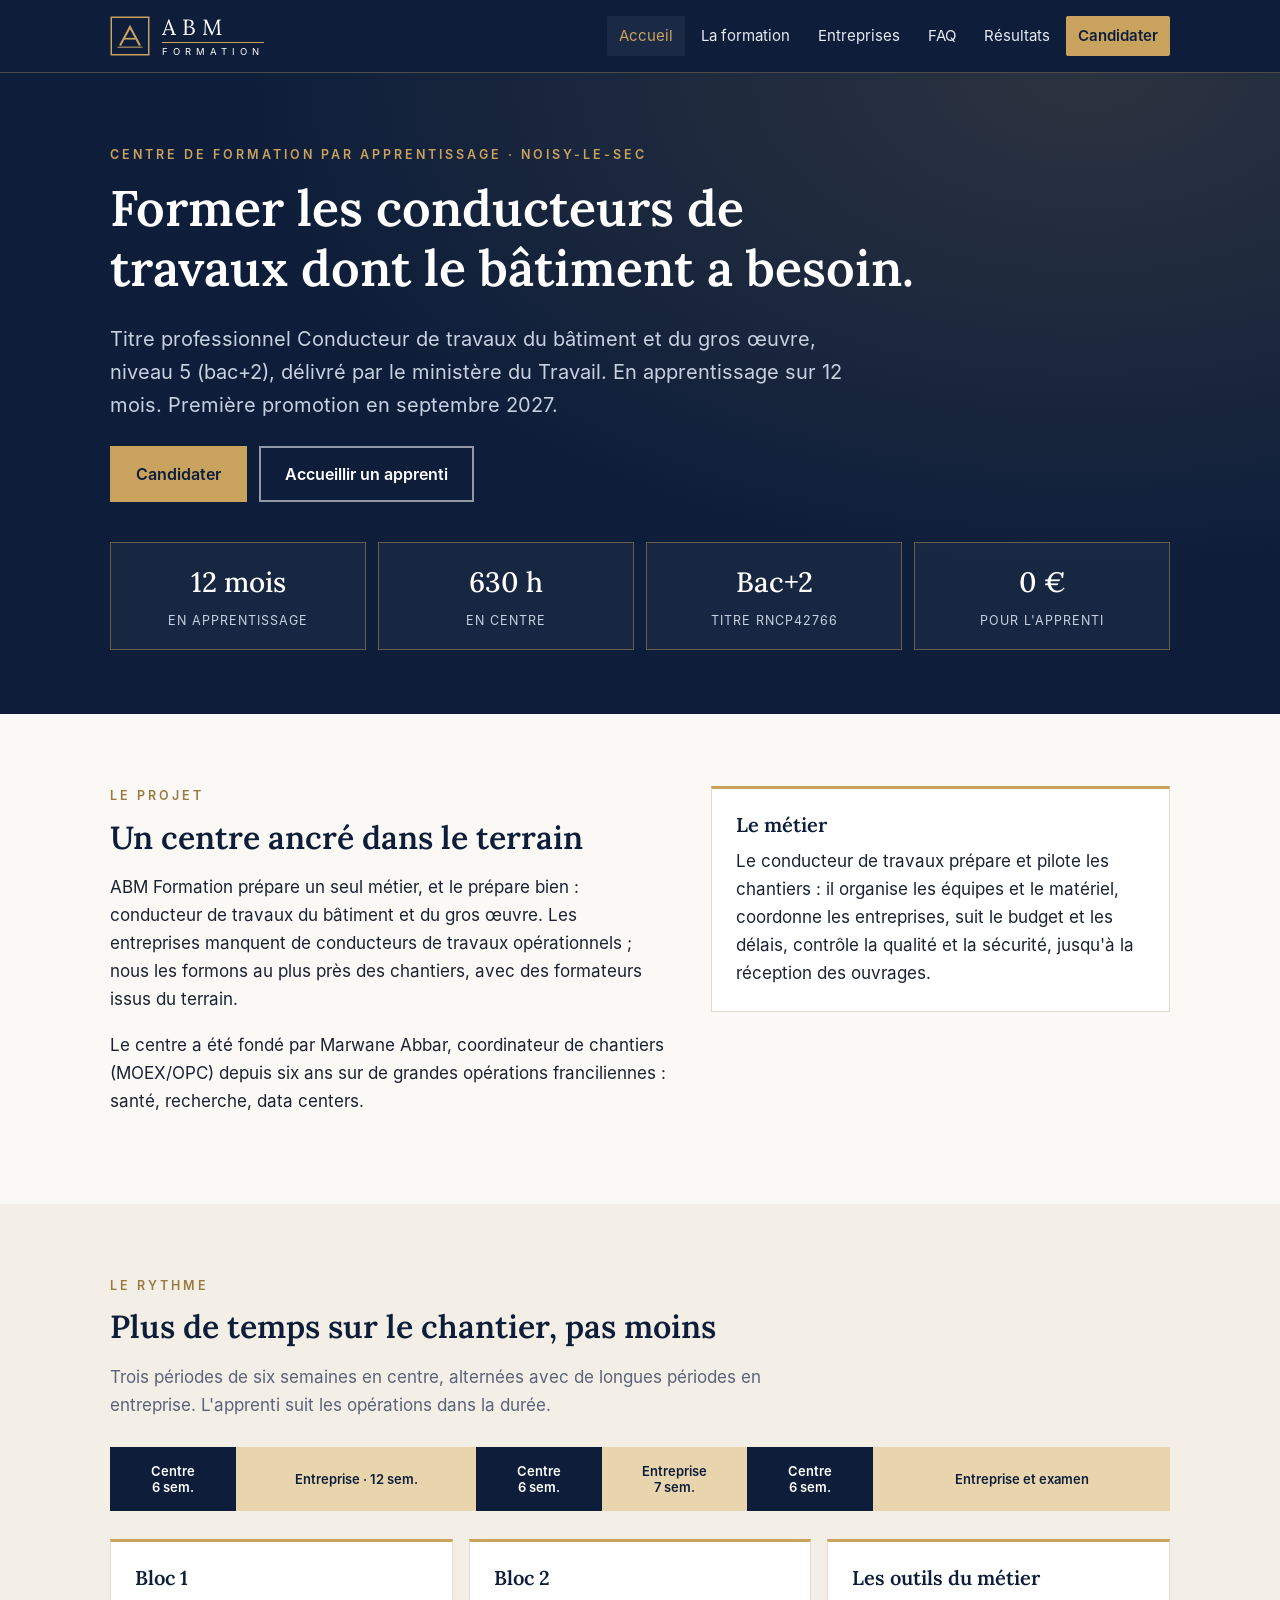
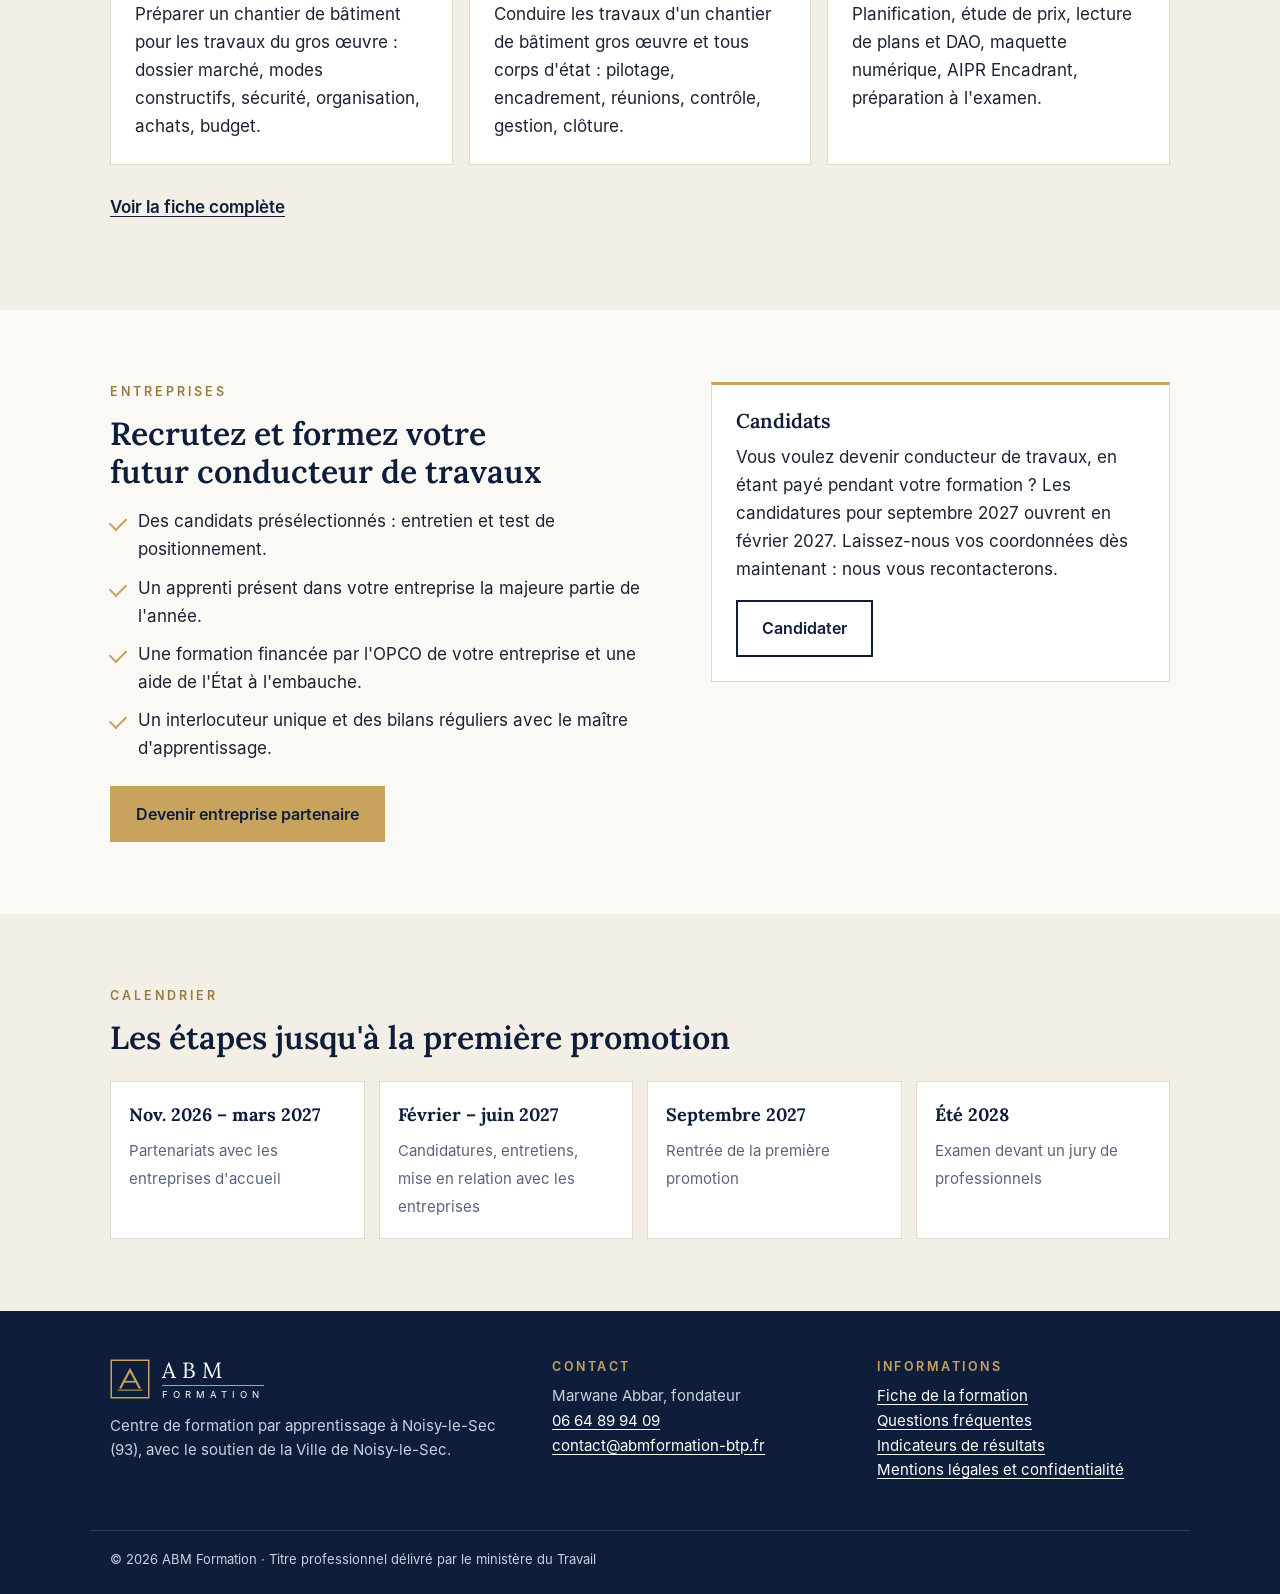
==== commit d21fc0e9: "Add files via upload" ====
--- a/index.html
+++ b/index.html
@@ -10,6 +10,9 @@
 <meta property="og:description" content="Centre de formation par apprentissage à Noisy-le-Sec : titre professionnel Conducteur de travaux du bâtiment et du gros œuvre (bac+2) en 12 mois. Première promotion en septembre 2027.">
 <meta property="og:type" content="website">
 <meta property="og:locale" content="fr_FR">
+<meta property="og:image" content="https://abmformation-btp.fr/assets/og-image.png">
+<meta property="og:url" content="https://abmformation-btp.fr/">
+<meta name="twitter:card" content="summary_large_image">
 <link rel="icon" href="assets/favicon.svg" type="image/svg+xml">
 <link rel="stylesheet" href="assets/style.css">
 </head>
@@ -19,7 +22,7 @@
  <div class="wrap bar">
   <a class="brand" href="index.html" aria-label="ABM Formation, accueil"><svg class="mark" viewBox="0 0 190 190" aria-hidden="true"><rect x="6" y="6" width="178" height="178" fill="none" stroke="currentColor" stroke-width="7"/><path d="M48 140 L95 52 L142 140" fill="none" stroke="currentColor" stroke-width="10"/><line x1="68" y1="108" x2="122" y2="108" stroke="currentColor" stroke-width="8"/><line x1="36" y1="148" x2="154" y2="148" stroke="currentColor" stroke-width="5"/></svg><span class="brand-txt"><span class="b1">ABM</span><span class="b2">FORMATION</span></span></a>
   <button class="burger" aria-expanded="false" aria-controls="menu" onclick="var m=document.getElementById('menu');var o=m.classList.toggle('open');this.setAttribute('aria-expanded',o)">Menu</button>
-  <nav id="menu" class="nav" aria-label="Navigation principale"><a href="index.html" aria-current="page">Accueil</a><a href="formation.html">La formation</a><a href="entreprises.html">Entreprises</a><a href="candidater.html">Candidater</a><a href="indicateurs.html">Résultats</a></nav>
+  <nav id="menu" class="nav" aria-label="Navigation principale"><a href="index.html" aria-current="page">Accueil</a><a href="formation.html">La formation</a><a href="entreprises.html">Entreprises</a><a href="faq.html">FAQ</a><a href="indicateurs.html">Résultats</a><a href="candidater.html">Candidater</a></nav>
  </div>
 </header>
 <main id="contenu">
@@ -111,7 +114,7 @@
   <div><div class="brand light"><svg class="mark" viewBox="0 0 190 190" aria-hidden="true"><rect x="6" y="6" width="178" height="178" fill="none" stroke="currentColor" stroke-width="7"/><path d="M48 140 L95 52 L142 140" fill="none" stroke="currentColor" stroke-width="10"/><line x1="68" y1="108" x2="122" y2="108" stroke="currentColor" stroke-width="8"/><line x1="36" y1="148" x2="154" y2="148" stroke="currentColor" stroke-width="5"/></svg><span class="brand-txt"><span class="b1">ABM</span><span class="b2">FORMATION</span></span></div>
   <p>Centre de formation par apprentissage à Noisy-le-Sec (93), avec le soutien de la Ville de Noisy-le-Sec.</p></div>
   <div><h2 class="fh">Contact</h2><p>Marwane Abbar, fondateur<br><a href="tel:+33664899409">06 64 89 94 09</a><br><a href="mailto:contact@abmformation-btp.fr">contact@abmformation-btp.fr</a></p></div>
-  <div><h2 class="fh">Informations</h2><p><a href="formation.html">Fiche de la formation</a><br><a href="indicateurs.html">Indicateurs de résultats</a><br><a href="mentions-legales.html">Mentions légales et confidentialité</a></p></div>
+  <div><h2 class="fh">Informations</h2><p><a href="formation.html">Fiche de la formation</a><br><a href="faq.html">Questions fréquentes</a><br><a href="indicateurs.html">Indicateurs de résultats</a><br><a href="mentions-legales.html">Mentions légales et confidentialité</a></p></div>
  </div>
  <div class="wrap fine">© 2026 ABM Formation · Titre professionnel délivré par le ministère du Travail</div>
 </footer>
--- a/assets/style.css
+++ b/assets/style.css
@@ -112,3 +112,11 @@
 .brand.light{color:#fff;margin-bottom:14px}
 .fh{font-family:Inter,sans-serif;font-size:12.5px;letter-spacing:2.5px;text-transform:uppercase;color:var(--gold);margin:0 0 10px}
 .fine{border-top:1px solid rgba(255,255,255,.12);margin-top:32px;padding-top:18px;font-size:13px}
+.qa{background:var(--card);border:1px solid var(--line);margin:0 0 10px}
+.qa summary{cursor:pointer;padding:16px 44px 16px 18px;font-weight:600;color:var(--navy);list-style:none;position:relative}
+.qa summary::-webkit-details-marker{display:none}
+.qa summary:after{content:"+";position:absolute;right:18px;top:12px;font-size:24px;color:var(--gold);font-weight:400}
+.qa[open] summary:after{content:"–"}
+.qa div{padding:0 18px 16px;color:#3B4456}
+a.card.dl{text-decoration:none;color:var(--ink);display:block}
+a.card.dl:hover{border-color:var(--gold);box-shadow:0 4px 18px rgba(14,30,58,.08)}
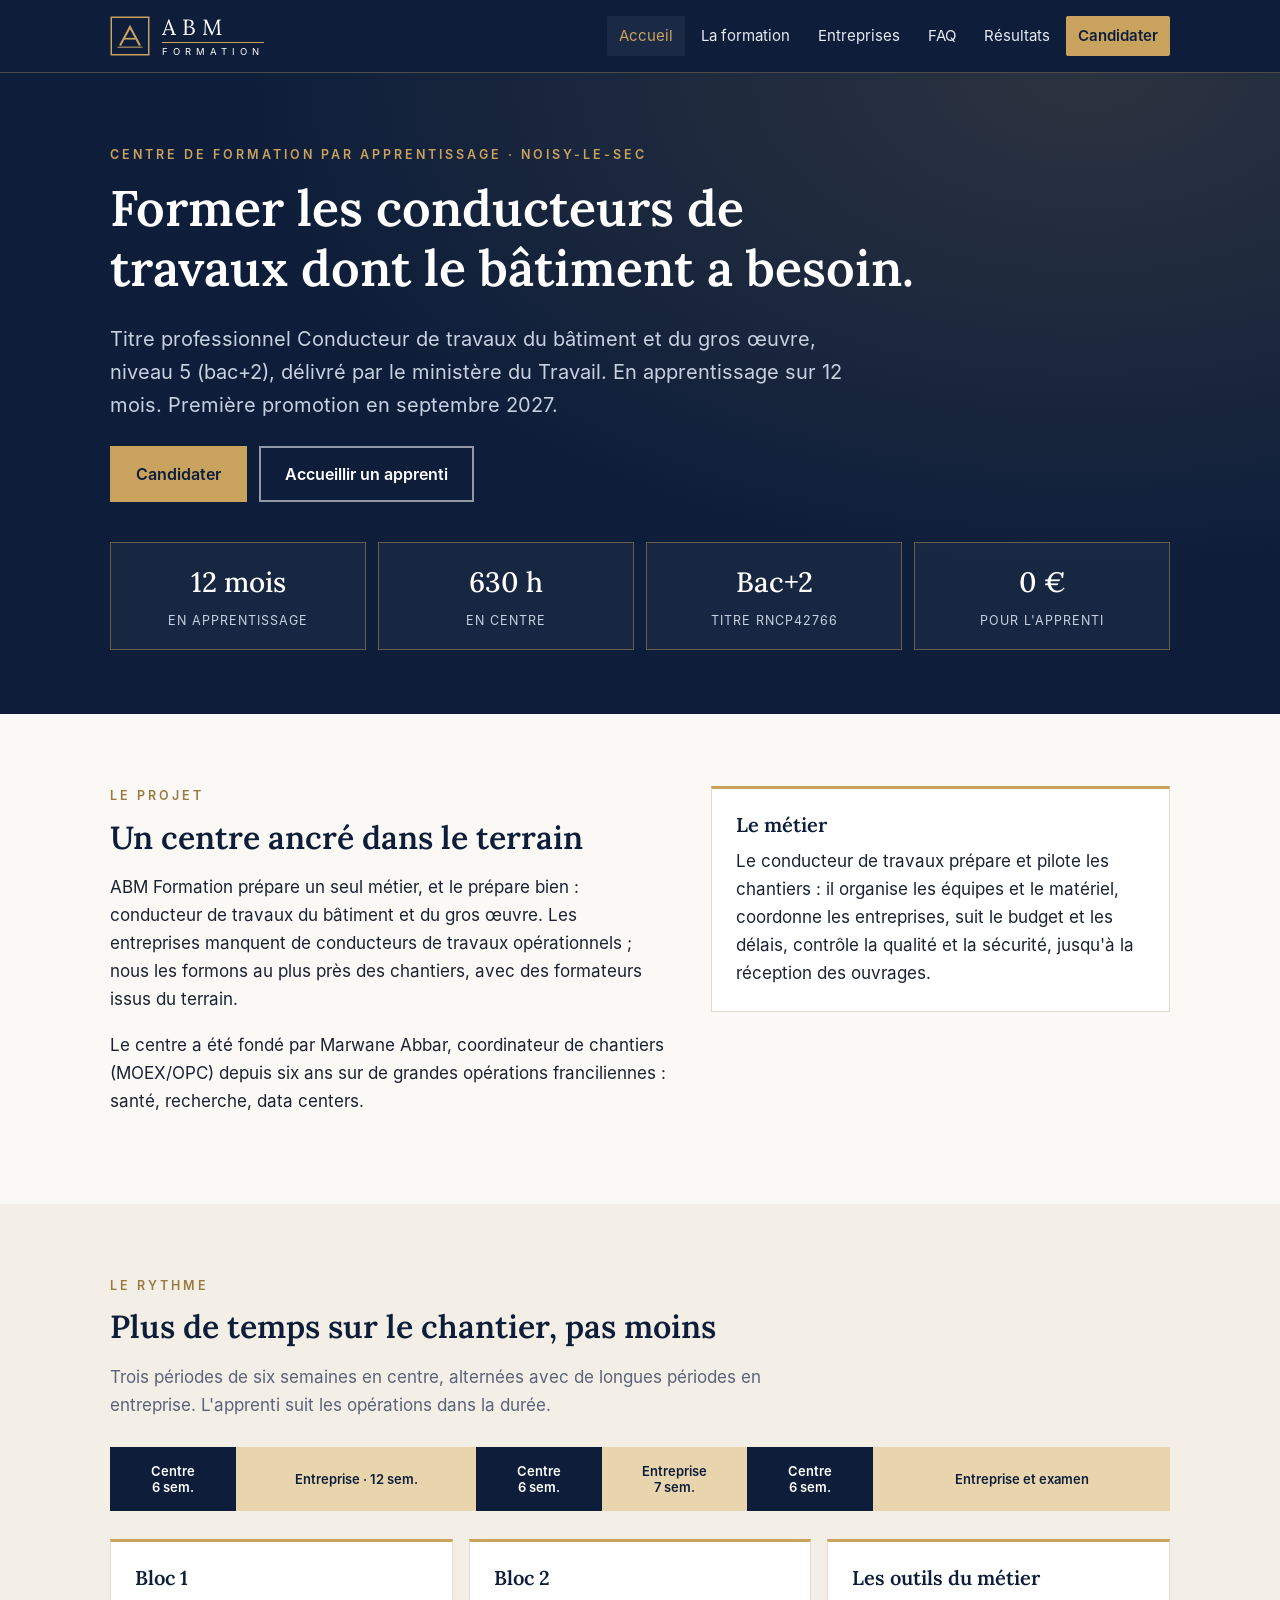
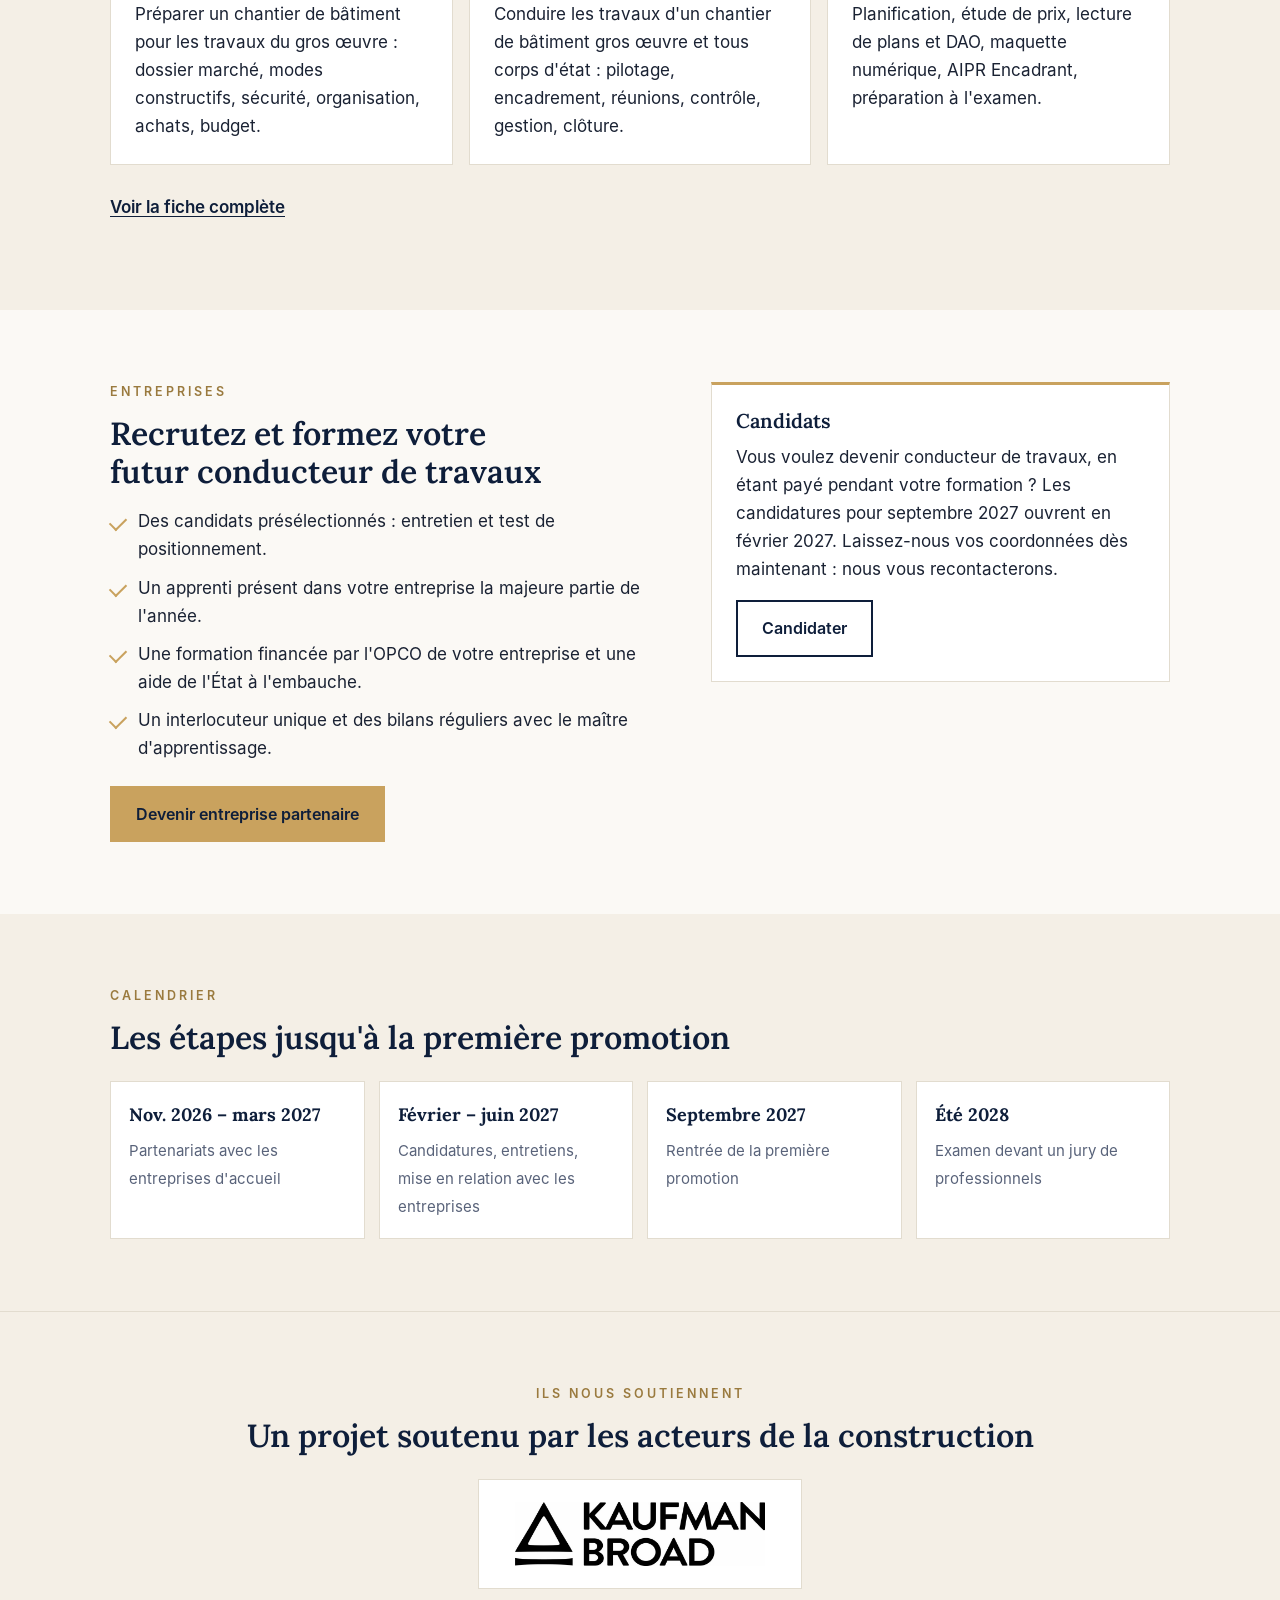
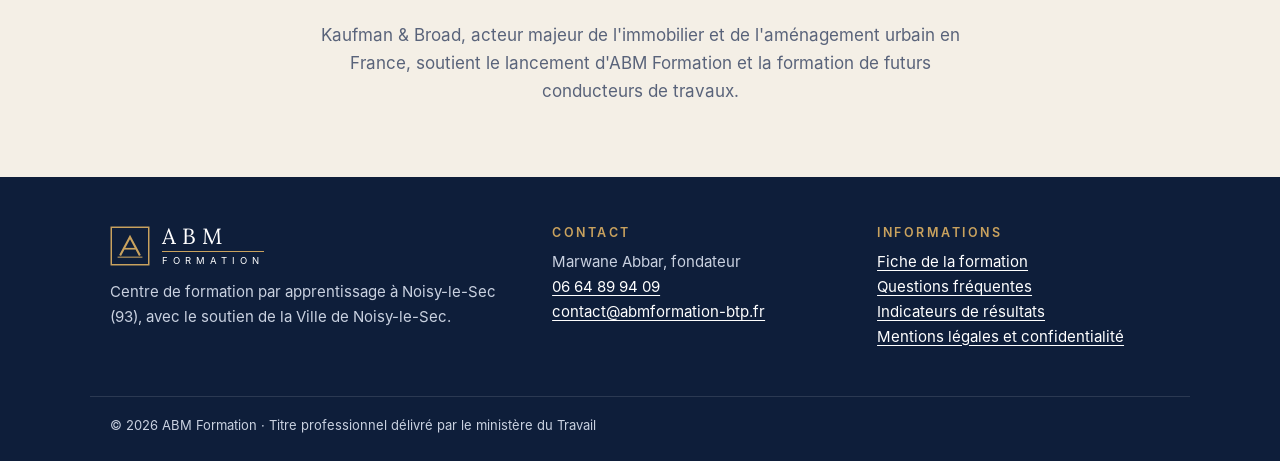
==== commit 17a3054c: "Add files via upload" ====
--- a/index.html
+++ b/index.html
@@ -107,6 +107,14 @@
   </ol>
  </div>
 </section>
+<section class="sec alt support">
+ <div class="wrap">
+  <p class="kick dark">Ils nous soutiennent</p>
+  <h2>Un projet soutenu par les acteurs de la construction</h2>
+  <div class="logocard"><img src="assets/kaufman-broad.jpg" width="900" height="230" alt="Kaufman &amp; Broad" loading="lazy"></div>
+  <p>Kaufman &amp; Broad, acteur majeur de l'immobilier et de l'aménagement urbain en France, soutient le lancement d'ABM Formation et la formation de futurs conducteurs de travaux.</p>
+ </div>
+</section>
 
 </main>
 <footer class="site-footer">
--- a/assets/style.css
+++ b/assets/style.css
@@ -120,3 +120,9 @@
 .qa div{padding:0 18px 16px;color:#3B4456}
 a.card.dl{text-decoration:none;color:var(--ink);display:block}
 a.card.dl:hover{border-color:var(--gold);box-shadow:0 4px 18px rgba(14,30,58,.08)}
+.support{text-align:center;border-top:1px solid var(--line)}
+.support h2{margin-bottom:24px}
+.logocard{display:inline-block;background:#fff;border:1px solid var(--line);padding:22px 36px}
+.logocard img{display:block;height:64px;width:auto}
+.support p:last-child{max-width:640px;margin:24px auto 0;color:var(--muted)}
+@media (max-width:520px){.logocard{padding:16px 22px}.logocard img{height:46px}}
